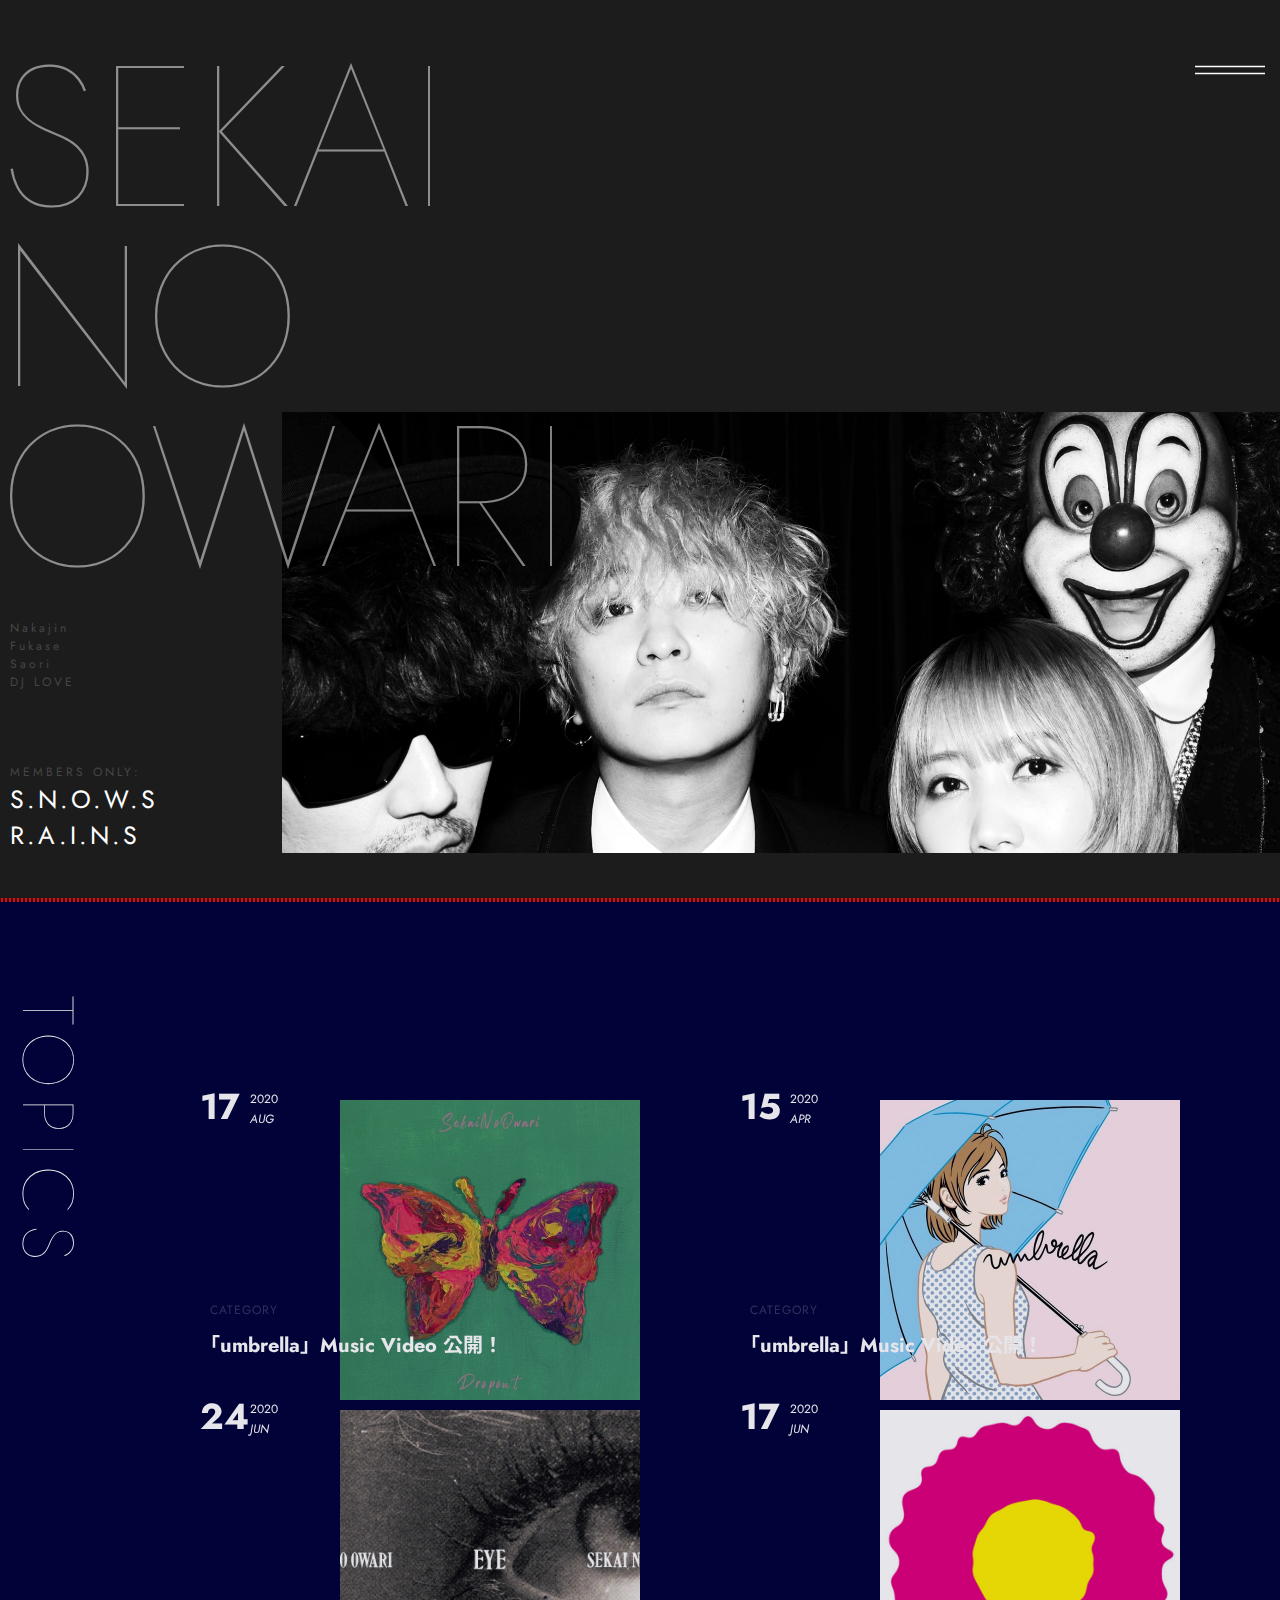
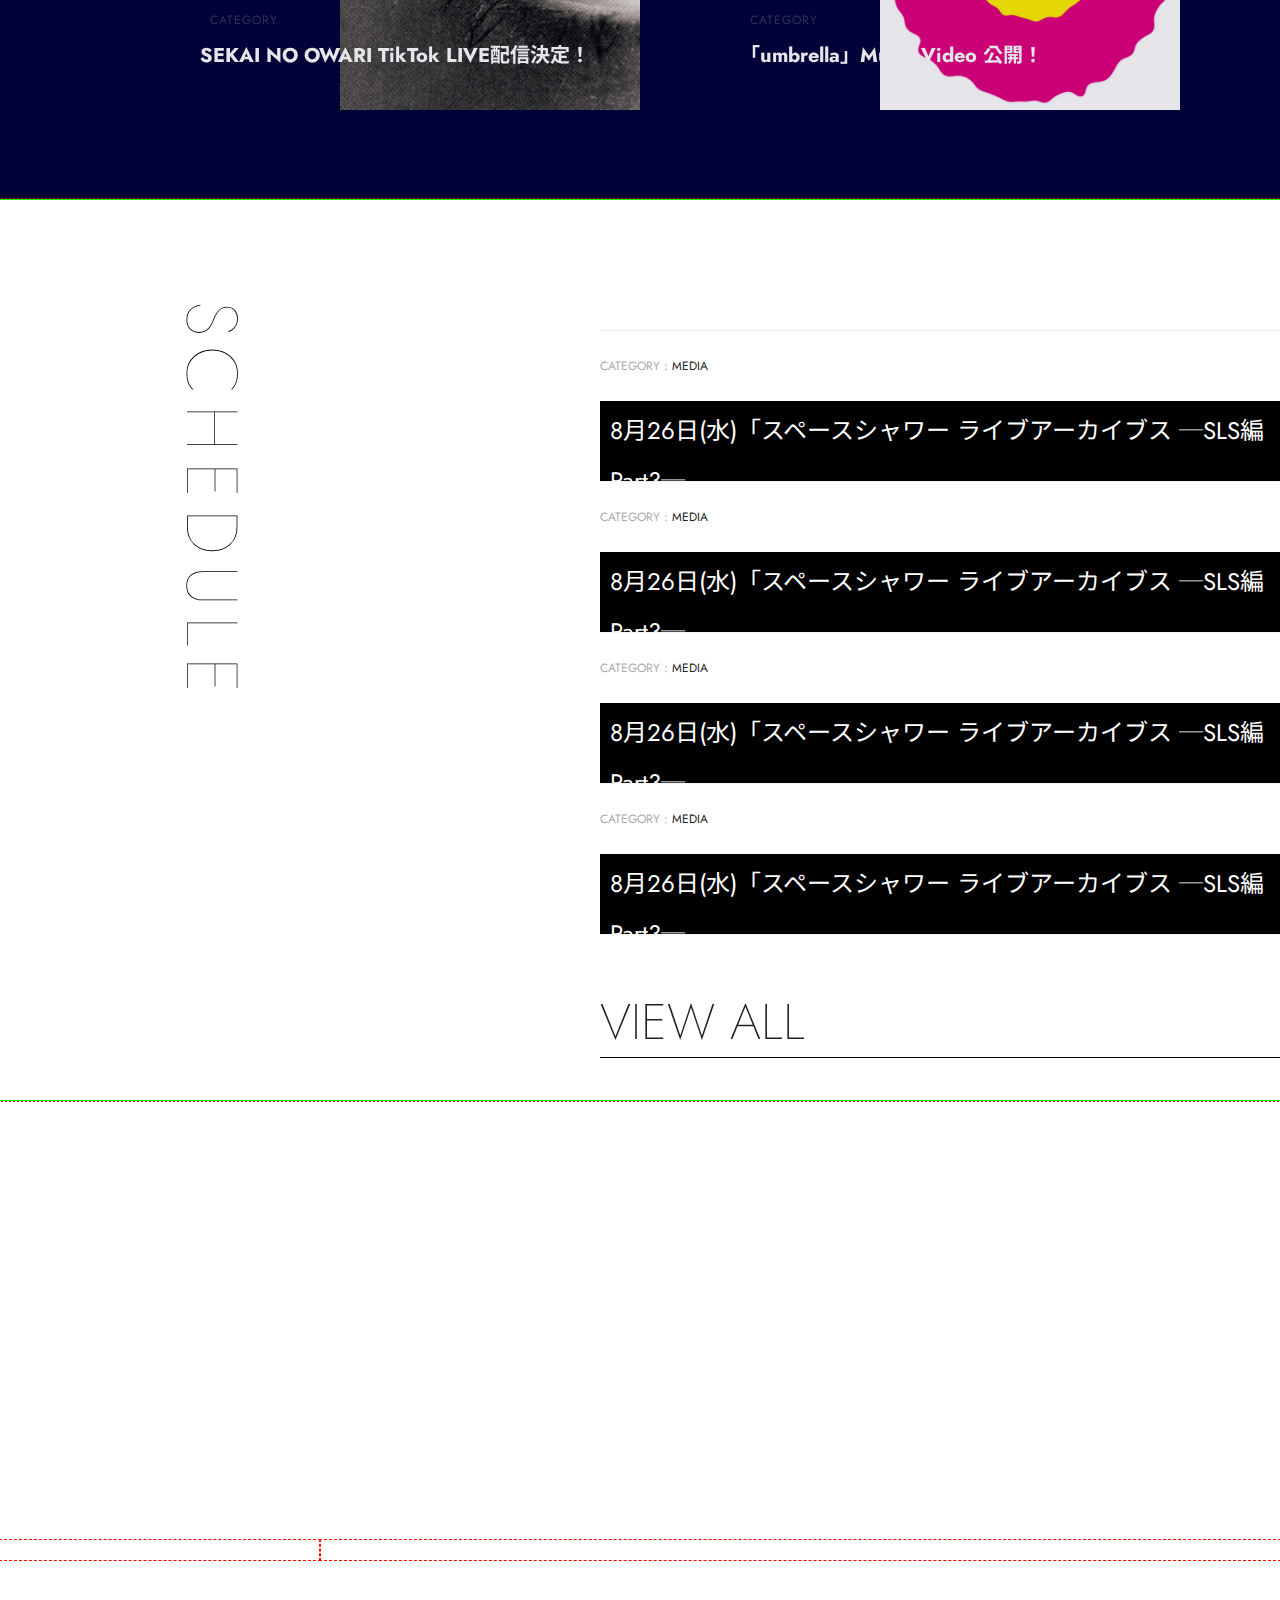
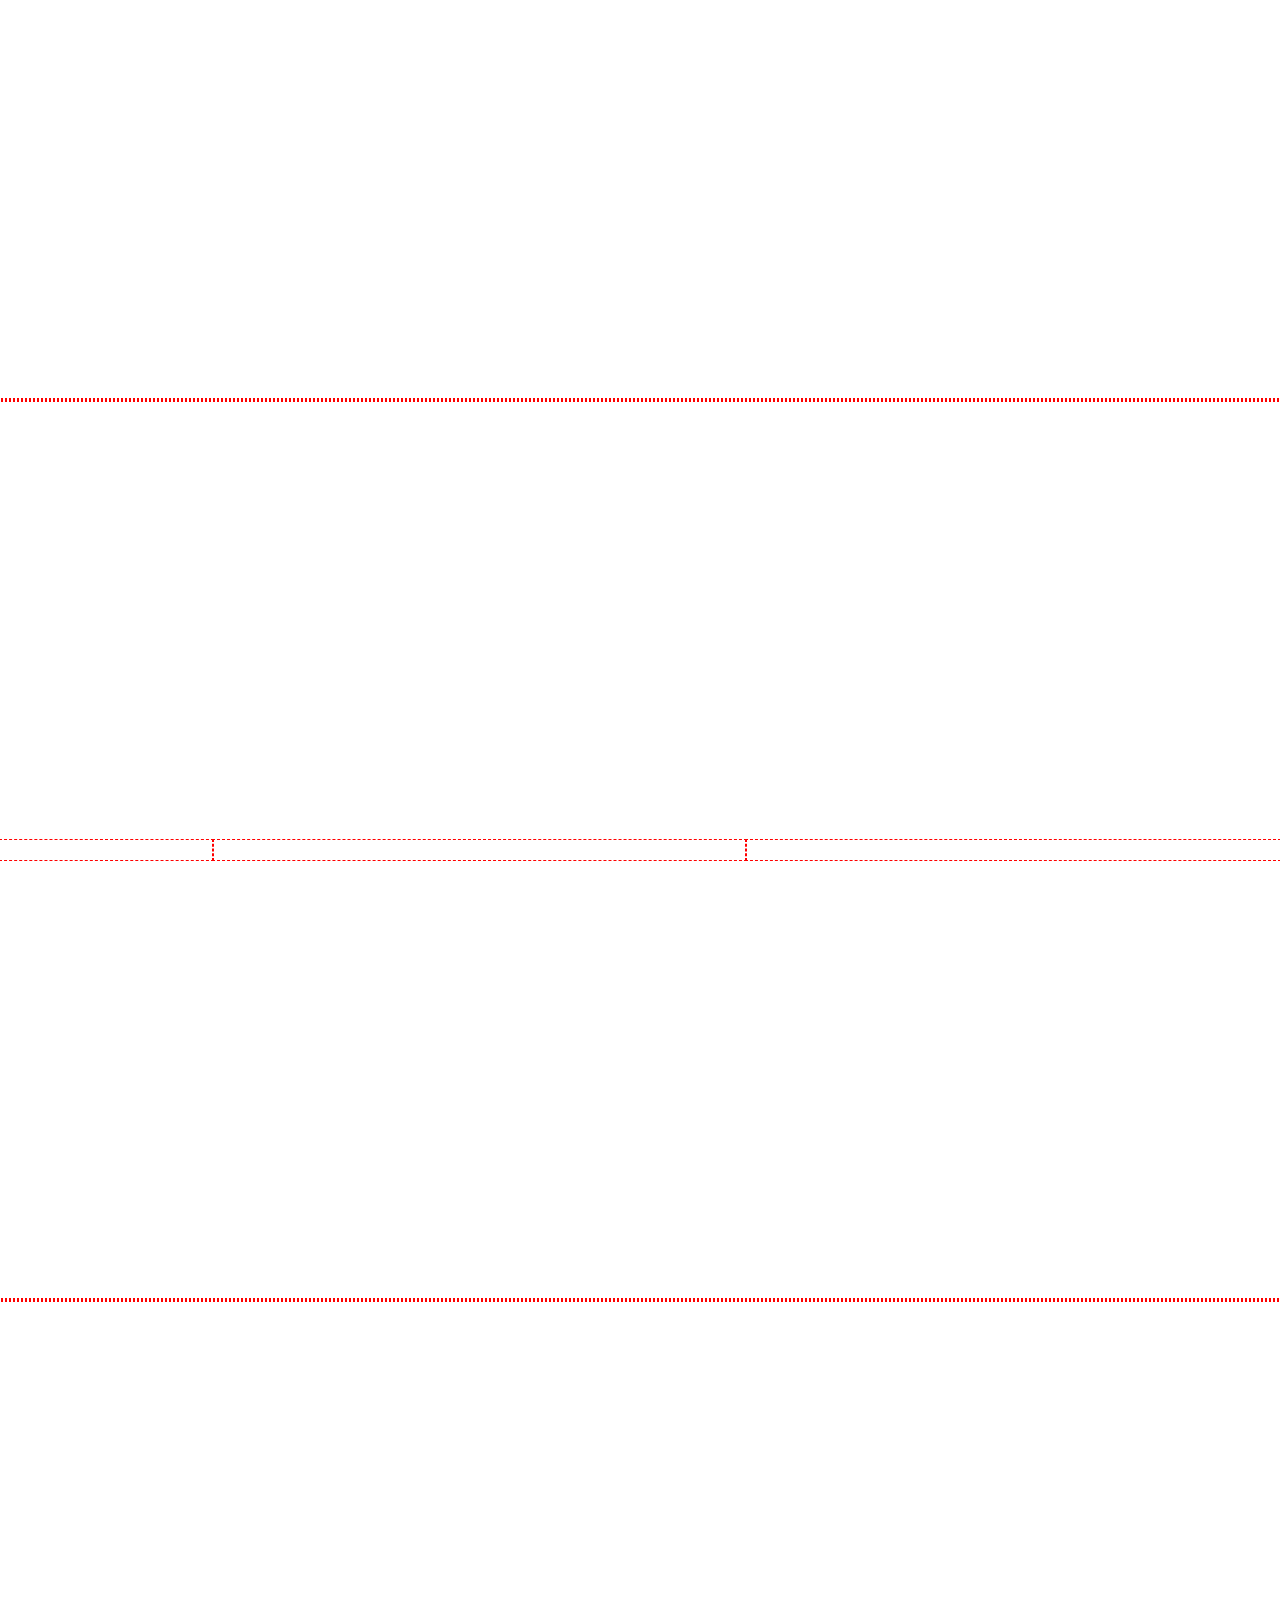
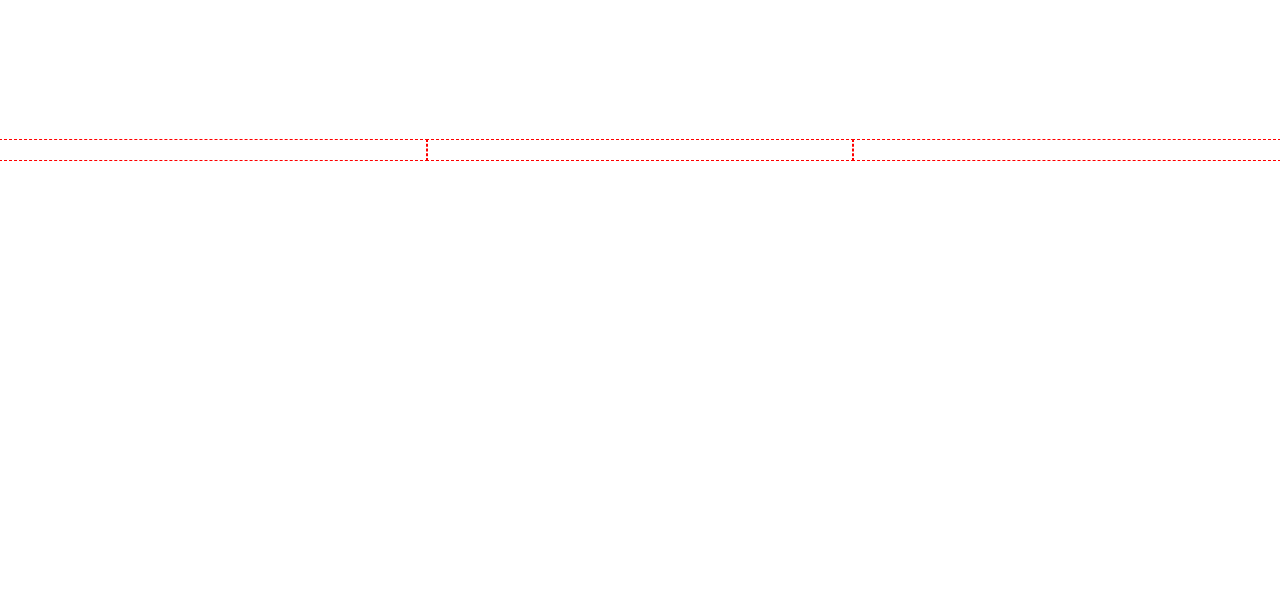
==== index.html @ 37310453 "Add files via upload" ====
<!DOCTYPE html>
<html lang="ko">

<head>
	<meta charset="UTF-8">
	<title>SEKAI NO OWARI</title>
	<meta name="viewport" content="width=device-width, initial-scale=1.0">
	<meta name="Title" content="sekai no owari">
	<meta name="Subject" content="sekai no owari">
	<meta name="Keywords" content="sekai no owari">
	<meta name="Copyright" content="copyright (c) Tokyo Fantasy all rights reserved. contact webmaster for more information webmaster@skow.co.jp">

	<link rel="stylesheet" href="css/main.css">
	<script src="js/jquery-3.5.1.js"></script>
	<script src="js/jquery-3.5.1.min.js"></script>
	<script src="js/jquery-ui-1.8.23.custom.min.js"></script>
	<script src="js/main.js"></script>
</head>

<body>

	<!-- 0. 상단 -->
	<div class="top">
		<header class="inbox" id="top">
			<div class="menu_toggle">
				<div class="hambuger">
					<span></span>
					<span></span>
				</div>
				<div class="cross">
					<span></span>
					<span></span>
				</div>
			</div>
		</header>
	</div>


	<!-- 1. 배너 영역 -->
	<div class="page banner">


		<section class="inbox" id="banner">

			<div class="banner_h1">
				<h1><a href="#">
						<pre>SEKAI
NO 
OWARI</pre></a></h1>
			</div>
			<div class="banner_h2">
				<pre>Nakajin
Fukase
Saori
DJ LOVE</pre>
			</div>
			<div class="banner_h3">
				MEMBERS ONLY:
				<ul>
					<li><a href="#">S.N.O.W.S</a></li>
					<li><a href="#">R.A.I.N.S</a></li>
				</ul>
			</div>
		</section>
	</div>

	<!-- 2. TOPICS -->
	<div class="page topics">
		<section class="inbox" id="topics">
			<div class="fbx">
				<div class="topics_title">
					<h2>TOPICS</h2>
				</div>
				<ul class="topics_list">
					<li>
						<a href="#" class="ta">
							<div class="date nof">
								<strong>17</strong>
								<p>2020</p>
								<i>AUG</i>
							</div>
							<div class="cg_sub nof">
								<div class="cg">
									<span>CATEGORY</span>
								</div>
								<h3 class="sub">「umbrella」Music Video 公開！</h3>
							</div>
							<p class="lazy_wrap nof">
								<img src="images/jacket/album_dropout.jpg" alt="">
							</p>
						</a>
					</li>
					<li><a href="#" class="ta">
							<div class="date nof">
								<strong>15</strong>
								<p>2020</p>
								<i>APR</i>
							</div>
							<div class="cg_sub nof">
								<div class="cg">
									<span>CATEGORY</span>
								</div>
								<h3 class="sub">「umbrella」Music Video 公開！</h3>
							</div>
							<p class="lazy_wrap nof">
								<img src="images/jacket/album_umbrella.jpg" alt="">
							</p>
						</a></li>
					<li><a href="#" class="ta">
							<div class="date nof">
								<strong>24</strong>
								<p>2020</p>
								<i>JUN</i>
							</div>
							<div class="cg_sub nof">
								<div class="cg">
									<span>CATEGORY</span>
								</div>
								<h3 class="sub">SEKAI NO OWARI TikTok LIVE配信決定！</h3>
							</div>
							<p class="lazy_wrap nof">
								<img src="images/jacket/album_eye.jpg" alt="">
							</p>
						</a></li>
					<li><a href="#" class="ta">
							<div class="date nof">
								<strong>17</strong>
								<p>2020</p>
								<i>JUN</i>
							</div>
							<div class="cg_sub nof">
								<div class="cg">
									<span>CATEGORY</span>
								</div>
								<h3 class="sub">「umbrella」Music Video 公開！</h3>
							</div>
							<p class="lazy_wrap nof">
								<img src="images/jacket/album_sandawq.jpg" alt="">
							</p>
						</a></li>
				</ul>
			</div>
		</section>
	</div>

	<!-- 3. SCHEDULE -->
	<div class="page schedule">
		<section class="inbox" id="schedule">
			<div class="fbx">
				<div class="topics_title sche">
					<h2>SCHEDULE</h2>
				</div>
				<div class="schedule_list">
					<ul class="schedule_list_detail">
						<li>
							<a href="#" class="scha">
								<div class="schatop">
									<p>CATEGORY :</p><span> MEDIA</span>
								</div>
								<div class="schabt"><b>8月26日(水)「スペースシャワー ライブアーカイブス ─SLS編 Part3─</b></div>
							</a>
						</li>
						<li>
							<a href="#" class="scha">
								<div class="schatop">
									<p>CATEGORY :</p><span> MEDIA</span>
								</div>
								<div class="schabt"><b>8月26日(水)「スペースシャワー ライブアーカイブス ─SLS編 Part3─</b></div>
							</a>
						</li>
						<li>
							<a href="#" class="scha">
								<div class="schatop">
									<p>CATEGORY :</p><span> MEDIA</span>
								</div>
								<div class="schabt"><b>8月26日(水)「スペースシャワー ライブアーカイブス ─SLS編 Part3─</b></div>
							</a>
						</li>
						<li>
							<a href="#" class="scha">
								<div class="schatop">
									<p>CATEGORY :</p><span> MEDIA</span>
								</div>
								<div class="schabt"><b>8月26日(水)「スペースシャワー ライブアーカイブス ─SLS編 Part3─</b></div>
							</a>
						</li>
					</ul>

					<a href="#" class="viewall">
						<span class="vwtxt">VIEW ALL</span>
					</a>

				</div>


			</div>
		</section>
	</div>

	<!-- 4. INFO -->

	<div class="page">
		<section class="inbox">
			<div class="fbx">
				<div class="col-3"></div>
				<div class="col-9"></div>
			</div>
		</section>
	</div>

	<!-- 5. VIDEO -->

	<div class="page">
		<section class="inbox">
			<div class="fbx">
				<div class="col-2"></div>
				<div class="col-5"></div>
				<div class="col-5"></div>
			</div>
		</section>
	</div>

	<!-- 6. FOOTER -->

	<div class="page">
		<section class="inbox">
			<div class="fbx">
				<div class="col-4"></div>
				<div class="col-4"></div>
				<div class="col-4"></div>
			</div>
		</section>
	</div>





	<ul class="grid">
		<li></li>
		<li></li>
		<li></li>
		<li></li>
		<li></li>
		<li></li>
		<li></li>
		<li></li>
		<li></li>
		<li></li>
		<li></li>
		<li></li>
	</ul>

</body>

</html>
---- css/main.css ----
@charset "utf-8";
/* MAIN.CSS */



@import url(gridSetFlex.css);
@import url(gridView.css);
@import url(reset.css);
@import url(core.css);


html,
body {
	margin: 0;
	padding: 0;
	width: 100%;
	height: 100%;


}

/* 그리드 재정의 */
.grid {

	width: 1762px;
	z-index: -1;

}


.page {

	width: 100%;
	height: 100%;
	outline: 2px dotted red;
}

.inbox {
	position: relative;
	top: 50%;
	/*세로크기의 중앙에 오도록 셋팅*/
	transform: translateY(-50%);
	width: 1440px;
	max-width: 100%;
	/*height: 100%;*/
	margin: 0 auto;

}

/* 토글버튼 */

.menu_toggle {

	position: absolute;
	right: 0;
	top: 50px;
	width: 100px;
	height: 40px;
	cursor: pointer;

}

.hambuger,
.cross {

	position: absolute;
	top: 50%;
	left: 50%;
	transform: translate(-50%, -50%);
}

.hambuger span {

	display: block;
	width: 70px;
	height: 2px;
	margin-bottom: 5px;
	overflow: hidden;
	position: relative;
}

.hambuger span:last-child {

	margin: 0;

}

.hambuger span:before,
.hambuger span:after {

	content: "";
	position: absolute;
	width: 100%;
	height: 100%;
	background-color: #fff;
	transform: translateX(-200%);
	transition: transform ease 500ms;
}

.hambuger span:after {

	transform: translateX(0);
}

.hambuger span:last-child::before,
.hambuger span:last-child::after {

	transition-delay: 75ms;
}

.menu_toggle:hover .hambuger span::before {

	transform: translateX(0);
}

.menu_toggle:hover .hambuger span:after {
	transform: translateX(200%);
}

.menu_toggle.active .hambuger span:before {
	transform: translateX(100%);
}

.menu_toggle.active .hambuger span:after {
	transform: translateX(200%);
}

.cross span {
	display: block;
	width: 18px;
	height: 2px;
	background-color: #fff;
	transform: translateY(50%) rotate(45deg) scaleX(0);
	transition: transform ease 200ms;
}

.cross span:last-child {
	transform: translateY(-50%) rotate(-45deg) scaleX(0);
}

.menu_toggle.active .cross span {
	transition-delay: 450ms;
	transform: translateY(50%) rotate(45deg) scaleX(1);
}

.menu_toggle.active .cross span:last-child {
	transform: translateY(-50%) rotate(-45deg) scaleX(1);
}

/*////////// 1. 배너영역  /////////////*/


.banner {

	background-color: #1c1c1c;

}

#banner {

	background: url(../images/main_profile.jpg) no-repeat 110% 300%;
	background-size: 80%;
}

.banner_h1 {

	margin-top: -200px;
	width: 30%;
}



.banner_h1 pre {

	height: 300px;
	color: #fff;
	font-size: 200px;
	font-family: 'Jost', sans-serif;
	font-weight: 100;
	line-height: 180px;
	transition: color .1s ease-in-out;

}

.banner_h1 pre:hover {

	color: rgba(255, 255, 255, .5);
	transition: color .1s cubic-bezier(.1, .7, .6, .1);
}

.banner_h2 {

	padding: 60px 10px;

}

.banner_h2 pre {

	font-family: 'Jost', sans-serif;
}

.banner_h3 {

	padding: 0px 10px;

}

.banner_h2,
.banner_h3 {

	color: #464646;
	letter-spacing: 3px;
	font-weight: 400;
}

.banner_h3 a {

	color: #fff;
	font-size: 25px;

}

.banner_h3 a:hover {

	color: rgba(255, 255, 255, .5);
	transition: color .1s cubic-bezier(.1, .7, .6, .1);

}




/* topics */

.topics {

	background-color: #000238;
	color: #e9e9e9;

}

#topics {


	top: 20%;
	transform: translate(0%);

}

.topics_title h2 {


	position: absolute;
	left: -90px;
	font-size: 72px;
	transform: rotate(90deg);
	font-family: 'Jost', sans-serif;
	font-weight: 100;
	letter-spacing: 10px;
	text-align: bottom;
}

.topics_list {

	margin-left: 200px;
	display: flex;
	flex-wrap: wrap;
	width: 1230px;
	height: 620px;

}

.topics_list li {

	width: 50%;
	position: relative;

}


.ta {

	width: 100%;
	color: #fff;
	opacity: .9;
	display: flex;

}

.topics_list .date {

	position: absolute;
	top: 0;
	left: 0;


}

.topics_list .date strong {

	font-size: 2.25rem;

}


.topics_list .date p {

	position: absolute;
	top: 10px;
	left: 50px;

}

.topics_list .date i {

	position: absolute;
	top: 30px;
	left: 50px;

}

.cg_sub {

	position: absolute;
	bottom: 0px;
	left: 0;
	z-index: 1;
	width: 86%;
	margin-bottom: 30px;


}

.cg_sub .cg span {

	display: inline-block;
	letter-spacing: 1px;
	margin-bottom: 10px;
	margin-left: 10px;
	opacity: .2;

}

.cg_sub h3 {

	font-size: 20px;

}

.lazy_wrap {

	position: absolute;
	width: 500px;
	height: 300px;
	right: 0;
	bottom: 0;
	top: 20px;
	background-color: rgba(255, 255, 255, 0);
	display: flex;
	justify-content: center;
	opacity: 1;
	transition: background .7s ease-out;
	overflow: hidden;
}

.lazy_wrap img {

	width: 300px;
	height: 300px;
	z-index: 2px;
	transform: scale(1);
	transition: all .5s ease-out;

}

.lazy_wrap:hover {

	background-color: rgba(255, 255, 255, .3);
}

.lazy_wrap:hover img {

	transform: scale(1.15);
}


/* 3. SCHEDULE */

#schedule {
	position: relative;
	width: 1762px;
	max-width: 100%;
	height: 100%;
	margin: 0 auto;
	background: #fff;
	outline: 1px solid lime;
}

.topics_title.sche h2 {

	color: #000;
	left: 10px;
	top: 250px;
}

.schedule_list {

	width: 55%;
	position: absolute;

	top: 130px;
	left: 600px;
}

.schedule_list_detail li {

	width: 100%;
	height: 150px;
	border-top-style: solid;
	border-top-width: 1px;
	border-top-color: rgba(195, 195, 195, .2);
	line-height: 50px;
	overflow: hidden;

}

.schedule_list_detail li:last-child {


	border-bottom-style: solid;
	border-bottom-width: 1px;
	border-bottom-color: rgba(195, 195, 195, .2);
}

.scha p {
	display: inline-block;
	color: #aaaaaa;
}

.schatop {

	padding: 10px 0;
}

.schabt {

	position: relative;
	color: #fff;
	font-size: 24px;
	padding: 5px 10px;

}

.schabt b {

	font-weight: 400;
	color: #fff;
	position: relative;
	z-index: 2;
	display: inline
}

.schabt::before,
.schabt::after {

	content: '';
	position: absolute;
	top: 0;
	left: 0;
	width: 100%;
	height: 100%;
	background: #000;
	z-index: 0;

}

.schabt::after {

	z-index: 1;
	background: #e8e8e8;
	transform: translate3d(-101%, 0, 0)
}

.schabt:hover b {
	animation-name: t-anim;
	animation-duration: 1.4s;
	animation-timing-function: ease;
	animation-iteration-count: 1;
	animation-direction: normal;
	animation-fill-mode: forwards
}

.schabt:hover::after {
	animation-name: gray-anim;
	animation-duration: 1.4s;
	animation-timing-function: ease;
	animation-iteration-count: 1;
	animation-direction: normal;
	animation-fill-mode: forwards
}


@keyframes gray-anim {
	0% {
		transform: translate3d(-101%, 0, 0)
	}

	100% {
		transform: translate3d(100%, 0, 0)
	}
}

@keyframes t-anim {
	0% {
		color: #fff
	}

	40% {
		color: #000
	}

	100% {
		color: #fff
	}
}


.viewall {

	position: relative;
	display: block;
	margin-top: 50px;
	font-weight: 200;
	font-size: 50px;
	z-index: 2;
	overflow: hidden;
}


.viewall::before,
.viewall::after {

	content: '';
	position: absolute;
	bottom: 0;
	left: 0;
	width: 100%;
	height: 1px;
	background: #000;
	z-index: 0;

}

.viewall::after {

	z-index: 1;
	background: #f7f3f3;
	transform: translate3d(-101%, 0, 0)
}

.viewall:hover::after {
	animation-name: gray-anim;
	animation-duration: 1.4s;
	animation-timing-function: ease;
	animation-iteration-count: 1;
	animation-direction: normal;
	animation-fill-mode: forwards
}


@keyframes gray-anim {
	0% {
		transform: translate3d(-101%, 0, 0)
	}

	100% {
		transform: translate3d(100%, 0, 0)
	}
}

.vwtxt {
	
	display: block;
	transition:all .5s ease-out;
	
}


.viewall:hover .vwtxt {
	
	transform: translateX(50px);
}
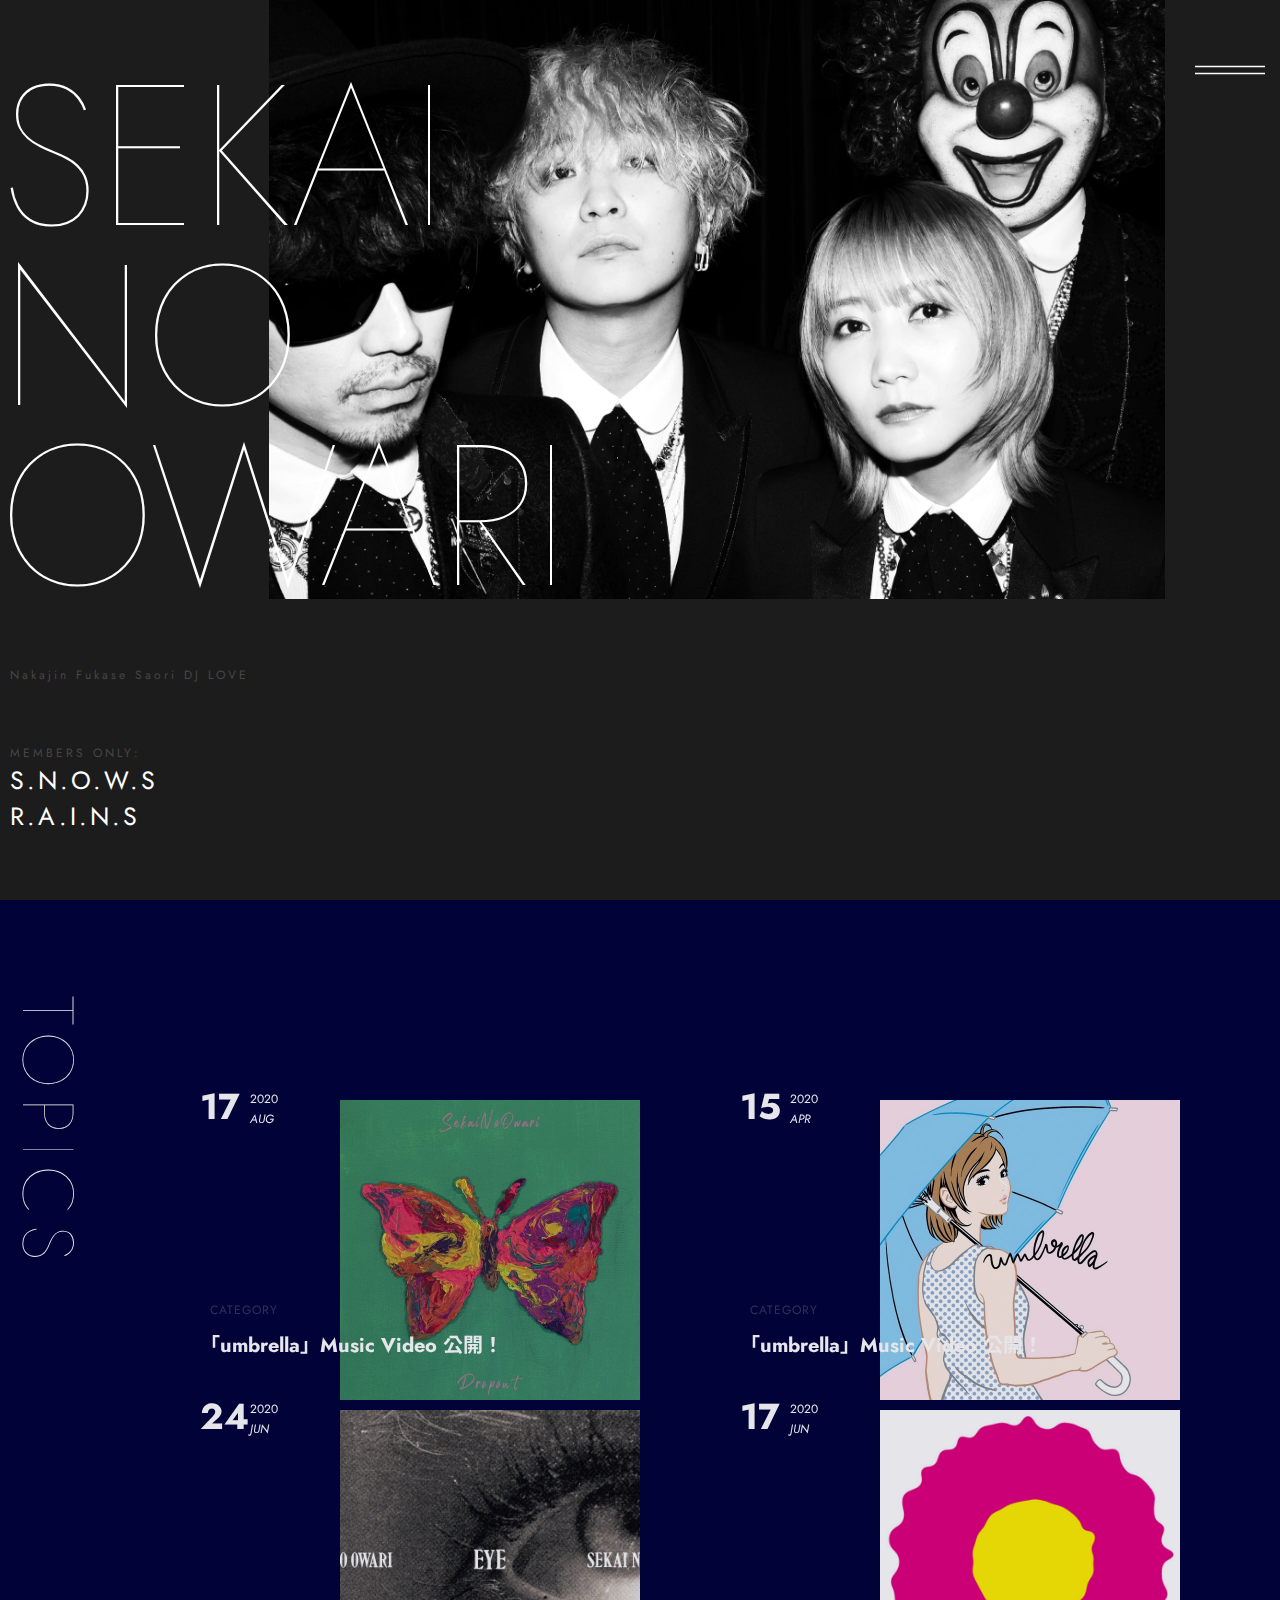
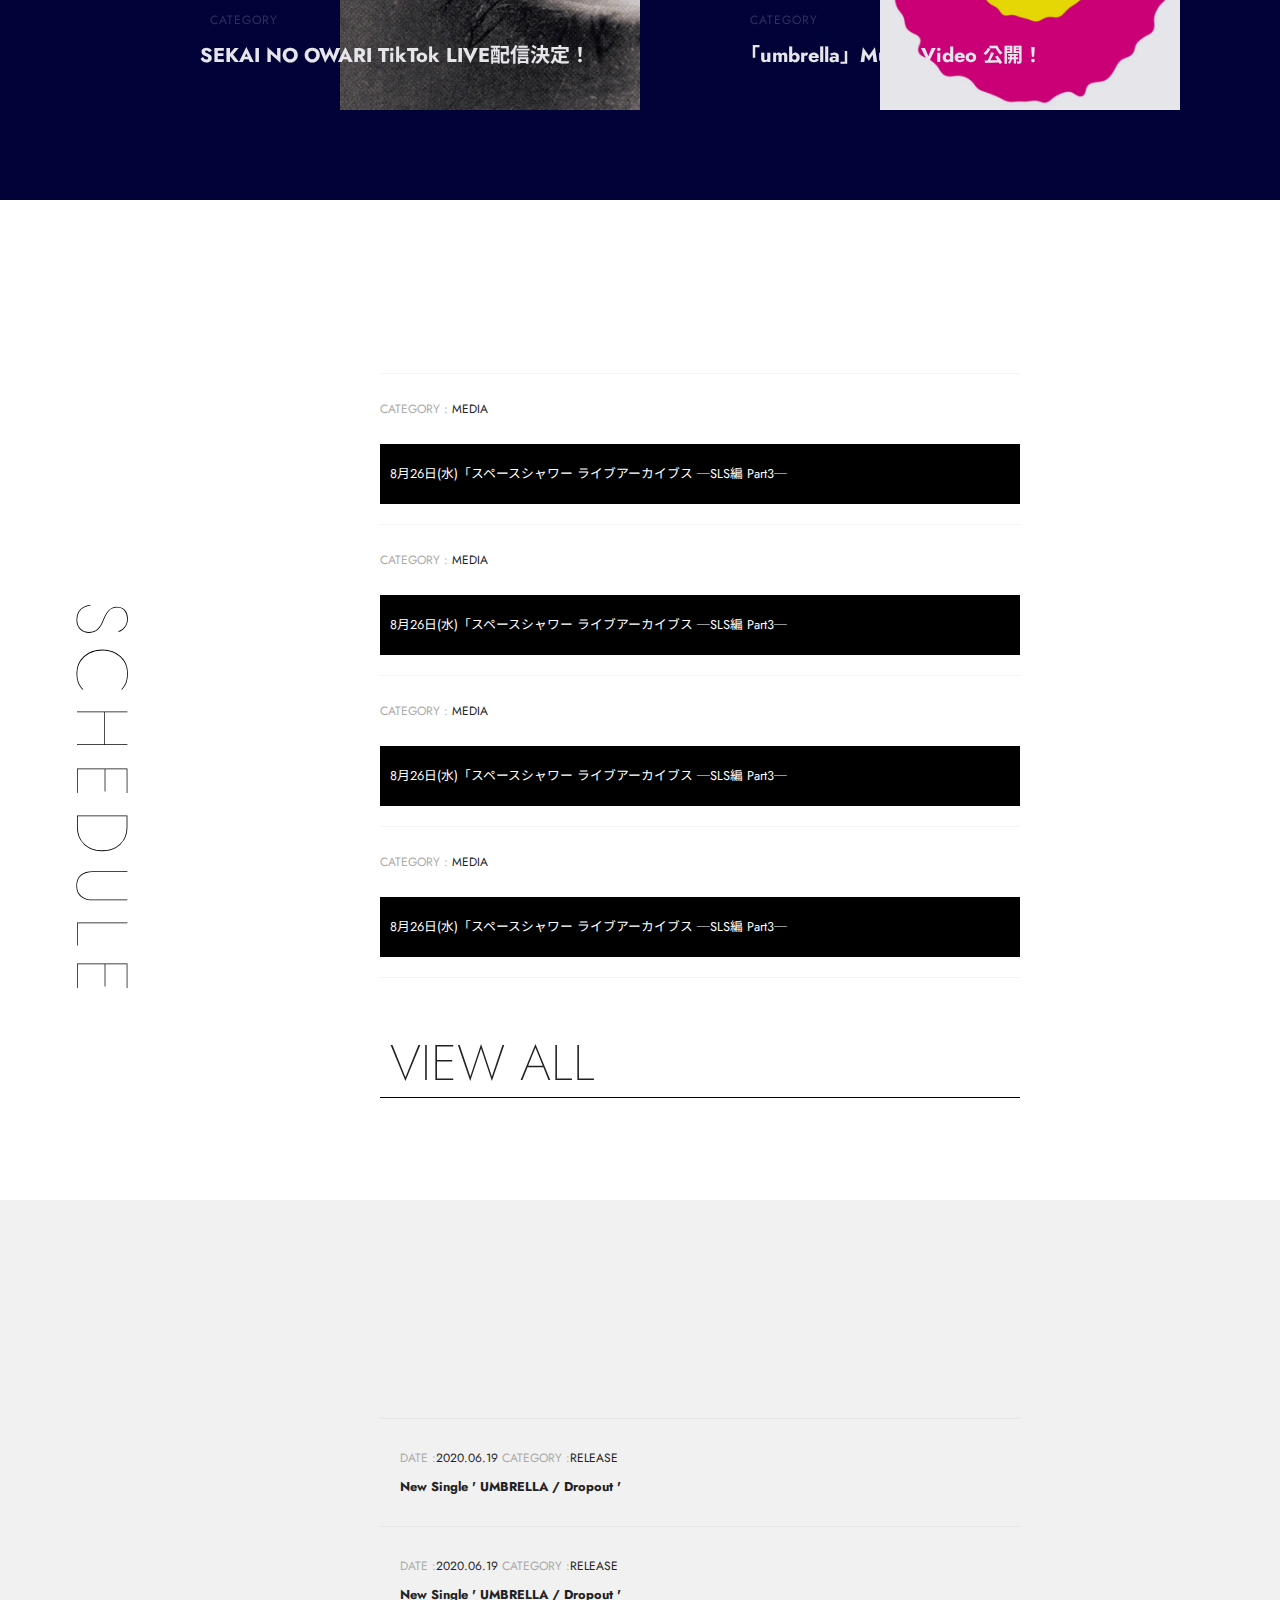
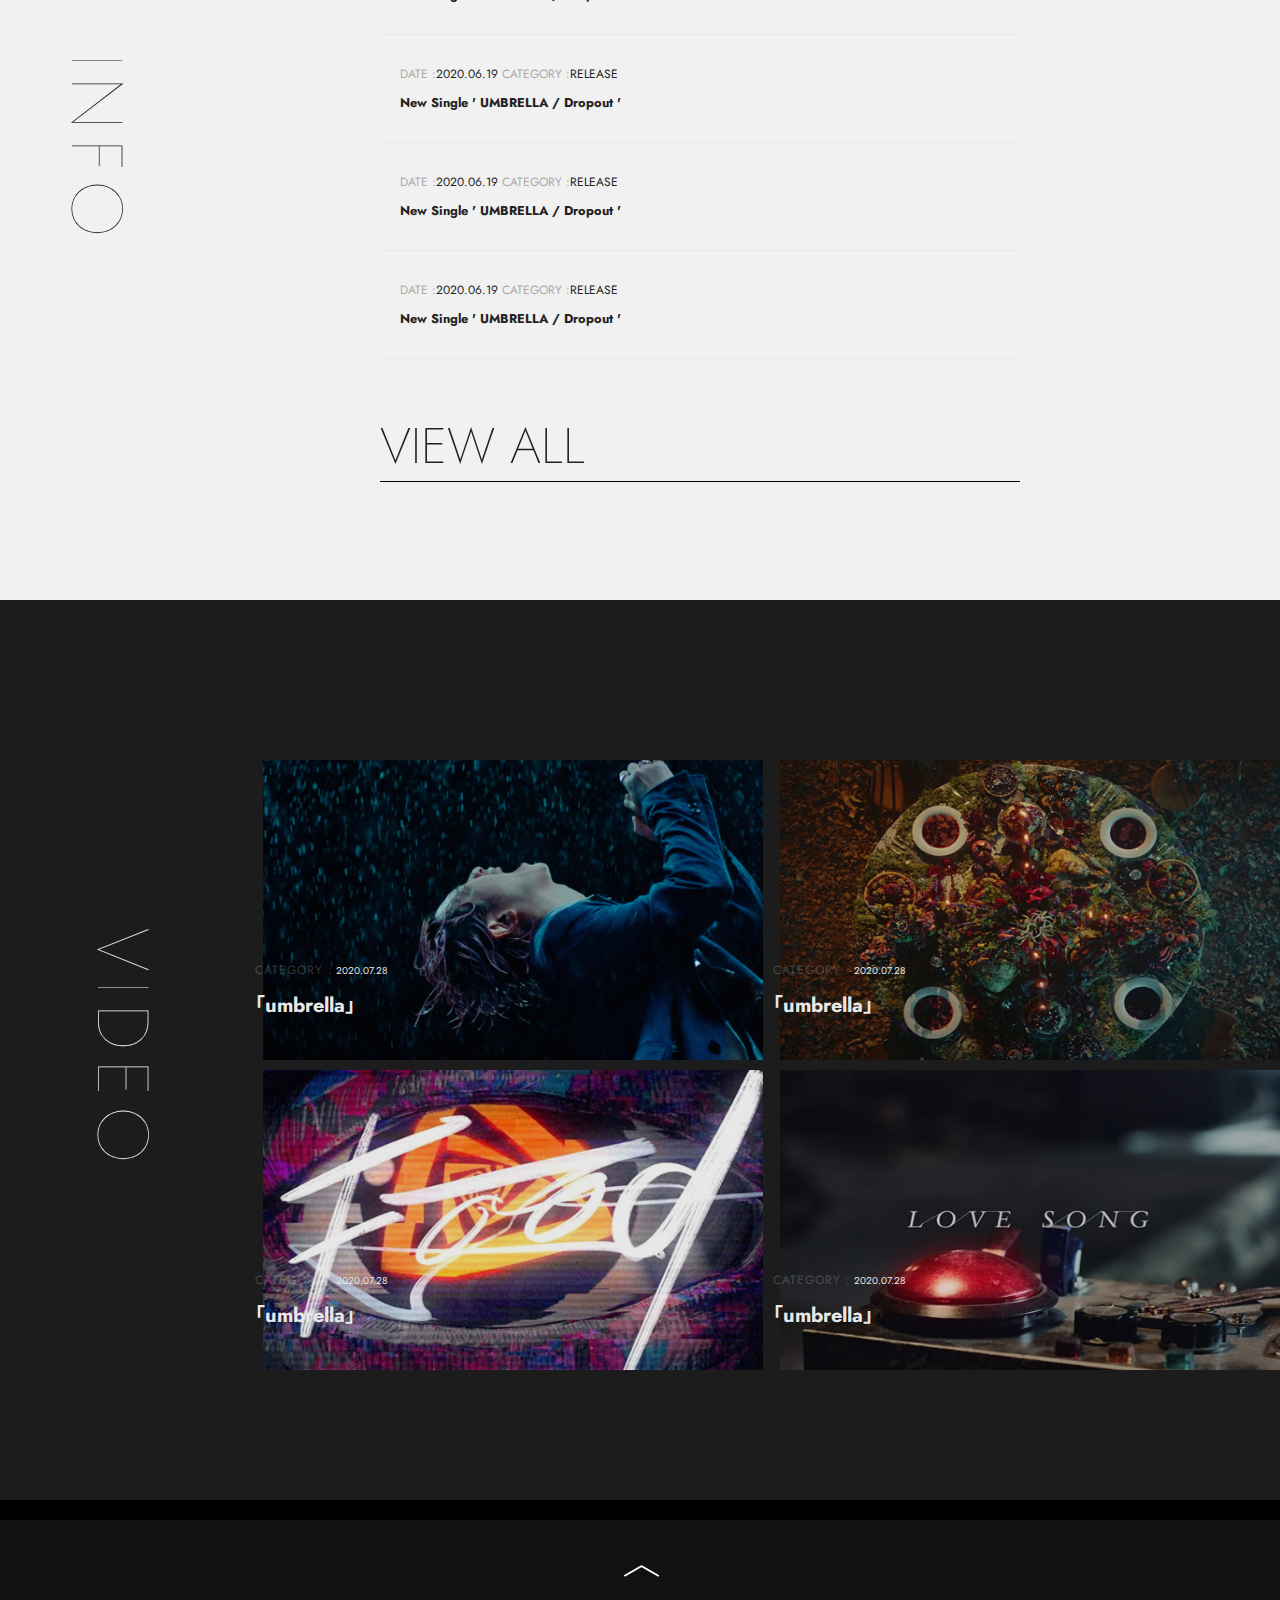
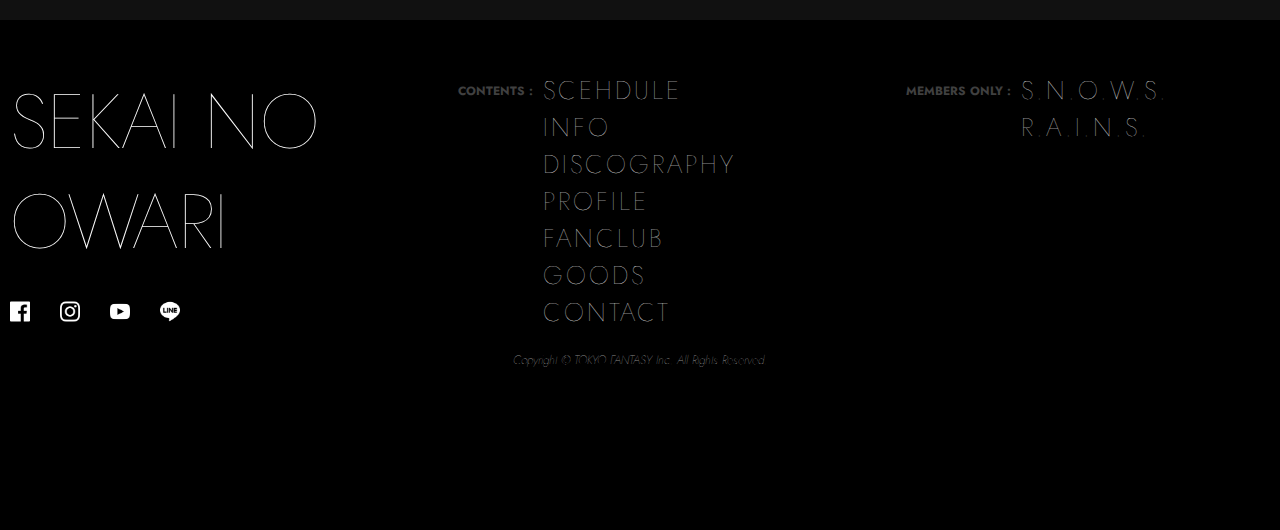
==== commit b091502c: "202010060150" ====
--- a/index.html
+++ b/index.html
@@ -2,255 +2,481 @@
 <html lang="ko">
 
 <head>
-	<meta charset="UTF-8">
-	<title>SEKAI NO OWARI</title>
-	<meta name="viewport" content="width=device-width, initial-scale=1.0">
-	<meta name="Title" content="sekai no owari">
-	<meta name="Subject" content="sekai no owari">
-	<meta name="Keywords" content="sekai no owari">
-	<meta name="Copyright" content="copyright (c) Tokyo Fantasy all rights reserved. contact webmaster for more information webmaster@skow.co.jp">
-
-	<link rel="stylesheet" href="css/main.css">
-	<script src="js/jquery-3.5.1.js"></script>
-	<script src="js/jquery-3.5.1.min.js"></script>
-	<script src="js/jquery-ui-1.8.23.custom.min.js"></script>
-	<script src="js/main.js"></script>
+    <meta charset="UTF-8">
+    <title>SEKAI NO OWARI</title>
+    <meta name="viewport" content="width=device-width, initial-scale=1.0">
+    <meta name="Title" content="sekai no owari">
+    <meta name="Subject" content="sekai no owari">
+    <meta name="Keywords" content="sekai no owari">
+    <meta name="Copyright" content="copyright (c) Tokyo Fantasy all rights reserved. contact webmaster for more information webmaster@skow.co.jp">
+
+    <link rel="stylesheet" href="css/main.css">
+    <link rel="stylesheet" href="css/media.css">
+    <script src="js/jquery-3.5.1.min.js"></script>
+    <script src="js/jquery-ui-1.8.23.custom.min.js"></script>
+    <script src="js/jquery.scrollTo-1.4.2-min.js"></script>
+    <script src="js/jquery.parallax-1.1.3.js"></script>
+
+    <script src="js/main.js"></script>
 </head>
 
 <body>
 
-	<!-- 0. 상단 -->
-	<div class="top">
-		<header class="inbox" id="top">
-			<div class="menu_toggle">
-				<div class="hambuger">
-					<span></span>
-					<span></span>
-				</div>
-				<div class="cross">
-					<span></span>
-					<span></span>
-				</div>
-			</div>
-		</header>
-	</div>
-
-
-	<!-- 1. 배너 영역 -->
-	<div class="page banner">
-
-
-		<section class="inbox" id="banner">
-
-			<div class="banner_h1">
-				<h1><a href="#">
-						<pre>SEKAI
-NO 
-OWARI</pre></a></h1>
-			</div>
-			<div class="banner_h2">
-				<pre>Nakajin
-Fukase
-Saori
-DJ LOVE</pre>
-			</div>
-			<div class="banner_h3">
-				MEMBERS ONLY:
-				<ul>
-					<li><a href="#">S.N.O.W.S</a></li>
-					<li><a href="#">R.A.I.N.S</a></li>
-				</ul>
-			</div>
-		</section>
-	</div>
-
-	<!-- 2. TOPICS -->
-	<div class="page topics">
-		<section class="inbox" id="topics">
-			<div class="fbx">
-				<div class="topics_title">
-					<h2>TOPICS</h2>
-				</div>
-				<ul class="topics_list">
-					<li>
-						<a href="#" class="ta">
-							<div class="date nof">
-								<strong>17</strong>
-								<p>2020</p>
-								<i>AUG</i>
-							</div>
-							<div class="cg_sub nof">
-								<div class="cg">
-									<span>CATEGORY</span>
-								</div>
-								<h3 class="sub">「umbrella」Music Video 公開！</h3>
-							</div>
-							<p class="lazy_wrap nof">
-								<img src="images/jacket/album_dropout.jpg" alt="">
-							</p>
-						</a>
-					</li>
-					<li><a href="#" class="ta">
-							<div class="date nof">
-								<strong>15</strong>
-								<p>2020</p>
-								<i>APR</i>
-							</div>
-							<div class="cg_sub nof">
-								<div class="cg">
-									<span>CATEGORY</span>
-								</div>
-								<h3 class="sub">「umbrella」Music Video 公開！</h3>
-							</div>
-							<p class="lazy_wrap nof">
-								<img src="images/jacket/album_umbrella.jpg" alt="">
-							</p>
-						</a></li>
-					<li><a href="#" class="ta">
-							<div class="date nof">
-								<strong>24</strong>
-								<p>2020</p>
-								<i>JUN</i>
-							</div>
-							<div class="cg_sub nof">
-								<div class="cg">
-									<span>CATEGORY</span>
-								</div>
-								<h3 class="sub">SEKAI NO OWARI TikTok LIVE配信決定！</h3>
-							</div>
-							<p class="lazy_wrap nof">
-								<img src="images/jacket/album_eye.jpg" alt="">
-							</p>
-						</a></li>
-					<li><a href="#" class="ta">
-							<div class="date nof">
-								<strong>17</strong>
-								<p>2020</p>
-								<i>JUN</i>
-							</div>
-							<div class="cg_sub nof">
-								<div class="cg">
-									<span>CATEGORY</span>
-								</div>
-								<h3 class="sub">「umbrella」Music Video 公開！</h3>
-							</div>
-							<p class="lazy_wrap nof">
-								<img src="images/jacket/album_sandawq.jpg" alt="">
-							</p>
-						</a></li>
-				</ul>
-			</div>
-		</section>
-	</div>
-
-	<!-- 3. SCHEDULE -->
-	<div class="page schedule">
-		<section class="inbox" id="schedule">
-			<div class="fbx">
-				<div class="topics_title sche">
-					<h2>SCHEDULE</h2>
-				</div>
-				<div class="schedule_list">
-					<ul class="schedule_list_detail">
-						<li>
-							<a href="#" class="scha">
-								<div class="schatop">
-									<p>CATEGORY :</p><span> MEDIA</span>
-								</div>
-								<div class="schabt"><b>8月26日(水)「スペースシャワー ライブアーカイブス ─SLS編 Part3─</b></div>
-							</a>
-						</li>
-						<li>
-							<a href="#" class="scha">
-								<div class="schatop">
-									<p>CATEGORY :</p><span> MEDIA</span>
-								</div>
-								<div class="schabt"><b>8月26日(水)「スペースシャワー ライブアーカイブス ─SLS編 Part3─</b></div>
-							</a>
-						</li>
-						<li>
-							<a href="#" class="scha">
-								<div class="schatop">
-									<p>CATEGORY :</p><span> MEDIA</span>
-								</div>
-								<div class="schabt"><b>8月26日(水)「スペースシャワー ライブアーカイブス ─SLS編 Part3─</b></div>
-							</a>
-						</li>
-						<li>
-							<a href="#" class="scha">
-								<div class="schatop">
-									<p>CATEGORY :</p><span> MEDIA</span>
-								</div>
-								<div class="schabt"><b>8月26日(水)「スペースシャワー ライブアーカイブス ─SLS編 Part3─</b></div>
-							</a>
-						</li>
-					</ul>
-
-					<a href="#" class="viewall">
-						<span class="vwtxt">VIEW ALL</span>
-					</a>
-
-				</div>
-
-
-			</div>
-		</section>
-	</div>
-
-	<!-- 4. INFO -->
-
-	<div class="page">
-		<section class="inbox">
-			<div class="fbx">
-				<div class="col-3"></div>
-				<div class="col-9"></div>
-			</div>
-		</section>
-	</div>
-
-	<!-- 5. VIDEO -->
-
-	<div class="page">
-		<section class="inbox">
-			<div class="fbx">
-				<div class="col-2"></div>
-				<div class="col-5"></div>
-				<div class="col-5"></div>
-			</div>
-		</section>
-	</div>
-
-	<!-- 6. FOOTER -->
-
-	<div class="page">
-		<section class="inbox">
-			<div class="fbx">
-				<div class="col-4"></div>
-				<div class="col-4"></div>
-				<div class="col-4"></div>
-			</div>
-		</section>
-	</div>
-
-
-
-
-
-	<ul class="grid">
-		<li></li>
-		<li></li>
-		<li></li>
-		<li></li>
-		<li></li>
-		<li></li>
-		<li></li>
-		<li></li>
-		<li></li>
-		<li></li>
-		<li></li>
-		<li></li>
-	</ul>
-
-</body>
-
-</html>
+
+    <!-- 0. 상단 -->
+    <div class="top">
+        <header class="inbox" id="top">
+            <div class="menu_toggle">
+                <div class="hambuger">
+                    <span></span>
+                    <span></span>
+                </div>
+                <div class="cross">
+                    <span></span>
+                    <span></span>
+                </div>
+            </div>
+
+        </header>
+        <div class="gnbarea">
+            <div class="banner_h1 gnbtit">
+                <h1><a href="#">
+                        SEKAI
+                        NO
+                        OWARI
+                    </a></h1>
+            </div>
+            <div class="gnbclose">
+                <span></span>
+                <span></span>
+            </div>
+            <div class="fc gnb">
+                    <h3>CONTENTS : </h3>
+                    <ul>
+                        <li>
+                            <a href="#">SCEHDULE</a>
+                        </li>
+                        <li>
+                            <a onclick="location.href='info.html'">INFO</a>
+                        </li>
+                        <li>
+                            <a href="#">DISCOGRAPHY</a>
+                        </li>
+                        <li>
+                            <a href="#">PROFILE</a>
+                        </li>
+                        <li>
+                            <a href="#">FANCLUB</a>
+                        </li>
+                        <li>
+                            <a href="#">GOODS</a>
+                        </li>
+                        <li>
+                            <a href="#">CONTACT</a>
+                        </li>
+                    </ul>
+                </div>
+        </div>
+    </div>
+
+    <!-- 0-1. gnb -->
+
+
+
+
+
+    <!-- 1. 배너 영역 -->
+    <div class="page banner">
+
+
+        <section class="inbox" id="banner">
+
+            <div class="banner_h1">
+                <h1><a href="#">
+                        SEKAI
+                        NO
+                        OWARI
+                    </a></h1>
+            </div>
+            <div class="banner_h2">
+                Nakajin Fukase
+                Saori
+                DJ LOVE
+            </div>
+            <div class="banner_h3">
+                MEMBERS ONLY:
+                <ul>
+                    <li><a href="#">S.N.O.W.S</a></li>
+                    <li><a href="#">R.A.I.N.S</a></li>
+                </ul>
+            </div>
+        </section>
+    </div>
+
+    <!-- 2. TOPICS -->
+    <div class="page topics">
+        <section class="inbox" id="topics">
+            <div class="fbx">
+                <div class="topics_title">
+                    <h2>TOPICS</h2>
+                </div>
+                <ul class="topics_list">
+                    <li>
+                        <a href="#" class="ta">
+                            <div class="date nof">
+                                <strong>17</strong>
+                                <p>2020</p>
+                                <i>AUG</i>
+                            </div>
+                            <div class="cg_sub nof">
+                                <div class="cg">
+                                    <span>CATEGORY</span>
+                                </div>
+                                <h3 class="sub">「umbrella」Music Video 公開！</h3>
+                            </div>
+                            <p class="lazy_wrap nof">
+                                <img src="images/jacket/album_dropout.jpg" alt="">
+                            </p>
+                        </a>
+                    </li>
+                    <li><a href="#" class="ta">
+                            <div class="date nof">
+                                <strong>15</strong>
+                                <p>2020</p>
+                                <i>APR</i>
+                            </div>
+                            <div class="cg_sub nof">
+                                <div class="cg">
+                                    <span>CATEGORY</span>
+                                </div>
+                                <h3 class="sub">「umbrella」Music Video 公開！</h3>
+                            </div>
+                            <p class="lazy_wrap nof">
+                                <img src="images/jacket/album_umbrella.jpg" alt="">
+                            </p>
+                        </a></li>
+                    <li><a href="#" class="ta">
+                            <div class="date nof">
+                                <strong>24</strong>
+                                <p>2020</p>
+                                <i>JUN</i>
+                            </div>
+                            <div class="cg_sub nof">
+                                <div class="cg">
+                                    <span>CATEGORY</span>
+                                </div>
+                                <h3 class="sub">SEKAI NO OWARI TikTok LIVE配信決定！</h3>
+                            </div>
+                            <p class="lazy_wrap nof">
+                                <img src="images/jacket/album_eye.jpg" alt="">
+                            </p>
+                        </a></li>
+                    <li><a href="#" class="ta">
+                            <div class="date nof">
+                                <strong>17</strong>
+                                <p>2020</p>
+                                <i>JUN</i>
+                            </div>
+                            <div class="cg_sub nof">
+                                <div class="cg">
+                                    <span>CATEGORY</span>
+                                </div>
+                                <h3 class="sub">「umbrella」Music Video 公開！</h3>
+                            </div>
+                            <p class="lazy_wrap nof">
+                                <img src="images/jacket/album_sandawq.jpg" alt="">
+                            </p>
+                        </a></li>
+                </ul>
+            </div>
+        </section>
+    </div>
+
+    <!-- 3. SCHEDULE -->
+    <div class="page" id="schedule">
+        <section class="inbox schedule">
+
+            <div class="schedule_title">
+                <h2>SCHEDULE</h2>
+            </div>
+            <div class="schedule_list">
+                <ul class="schedule_list_detail">
+                    <li>
+                        <a href="#" class="scha">
+                            <div class="schatop">
+                                <p>CATEGORY :</p><span> MEDIA</span>
+                            </div>
+                            <div class="schabt"><b>8月26日(水)「スペースシャワー ライブアーカイブス ─SLS編 Part3─</b></div>
+                        </a>
+                    </li>
+                    <li>
+                        <a href="#" class="scha">
+                            <div class="schatop">
+                                <p>CATEGORY :</p><span> MEDIA</span>
+                            </div>
+                            <div class="schabt"><b>8月26日(水)「スペースシャワー ライブアーカイブス ─SLS編 Part3─</b></div>
+                        </a>
+                    </li>
+                    <li>
+                        <a href="#" class="scha">
+                            <div class="schatop">
+                                <p>CATEGORY :</p><span> MEDIA</span>
+                            </div>
+                            <div class="schabt"><b>8月26日(水)「スペースシャワー ライブアーカイブス ─SLS編 Part3─</b></div>
+                        </a>
+                    </li>
+                    <li>
+                        <a href="#" class="scha">
+                            <div class="schatop">
+                                <p>CATEGORY :</p><span> MEDIA</span>
+                            </div>
+                            <div class="schabt"><b>8月26日(水)「スペースシャワー ライブアーカイブス ─SLS編 Part3─</b></div>
+                        </a>
+                    </li>
+                    <li>
+                        <a href="#" class="viewall">
+                            <span class="vwtxt">VIEW ALL</span>
+                        </a>
+                    </li>
+                </ul>
+
+
+
+            </div>
+
+
+        </section>
+    </div>
+
+    <!-- 4. INFO -->
+
+    <div class="page" id="info">
+        <section class="inbox info">
+
+            <h2 class="info_title">INFO</h2>
+            <ul class="infoul">
+                <li>
+                    <a href="#" class="scha">
+                        <div class="">
+                            <p>DATE :</p><span>2020.06.19</span>
+                            <p>CATEGORY :</p><span>RELEASE</span>
+                        </div>
+                        <div class="iflitit"><b>New Single ' UMBRELLA / Dropout '</b></div>
+                    </a>
+                </li>
+                <li>
+                    <a href="#" class="scha">
+                        <div class="">
+                            <p>DATE :</p><span>2020.06.19</span>
+                            <p>CATEGORY :</p><span>RELEASE</span>
+                        </div>
+                        <div class="iflitit"><b>New Single ' UMBRELLA / Dropout '</b></div>
+                    </a>
+                </li>
+                <li>
+                    <a href="#" class="scha">
+                        <div class="">
+                            <p>DATE :</p><span>2020.06.19</span>
+                            <p>CATEGORY :</p><span>RELEASE</span>
+                        </div>
+                        <div class="iflitit"><b>New Single ' UMBRELLA / Dropout '</b></div>
+                    </a>
+                </li>
+                <li>
+                    <a href="#" class="scha">
+                        <div class="">
+                            <p>DATE :</p><span>2020.06.19</span>
+                            <p>CATEGORY :</p><span>RELEASE</span>
+                        </div>
+                        <div class="iflitit"><b>New Single ' UMBRELLA / Dropout '</b></div>
+                    </a>
+                </li>
+                <li>
+                    <a href="#" class="scha">
+                        <div class="">
+                            <p>DATE :</p><span>2020.06.19</span>
+                            <p>CATEGORY :</p><span>RELEASE</span>
+                        </div>
+                        <div class="iflitit"><b>New Single ' UMBRELLA / Dropout '</b></div>
+                    </a>
+                </li>
+                <li>
+                    <a href="#" class="viewall">
+                        <span class="vwtxt">VIEW ALL</span>
+                    </a>
+
+                </li>
+
+            </ul>
+
+        </section>
+    </div>
+
+    <!-- 5. VIDEO -->
+
+    <div class="page" id="video">
+        <section class="inbox video">
+            <h2 class="video_title">VIDEO</h2>
+            <ul class="topics_list vdul">
+                <li>
+                    <a href="#" class="ta">
+
+                        <div class="cg_sub nof vt">
+                            <div class="cg">
+                                <span>CATEGORY : </span><small> 2020.07.28</small>
+                            </div>
+                            <h3 class="sub">「umbrella」</h3>
+                        </div>
+                        <p class="lazy_wrap nof vi">
+                            <img src="images/thum1.jpg" alt="">
+                        </p>
+                    </a>
+                </li>
+                <li><a href="#" class="ta">
+
+                        <div class="cg_sub nof vt">
+                            <div class="cg">
+                                <span>CATEGORY : </span><small> 2020.07.28</small>
+                            </div>
+                            <h3 class="sub">「umbrella」</h3>
+                        </div>
+                        <p class="lazy_wrap nof vi">
+                            <img src="images/thum2.jpg" alt="">
+                        </p>
+                    </a></li>
+                <li><a href="#" class="ta">
+
+                        <div class="cg_sub nof vt">
+                            <div class="cg">
+                                <span>CATEGORY : </span><small> 2020.07.28</small>
+                            </div>
+                            <h3 class="sub">「umbrella」</h3>
+                        </div>
+                        <p class="lazy_wrap nof vi">
+                            <img src="images/thum3.jpg" alt="">
+                        </p>
+                    </a></li>
+                <li><a href="#" class="ta">
+
+                        <div class="cg_sub nof vt">
+                            <div class="cg">
+                                <span>CATEGORY : </span><small> 2020.07.28</small>
+                            </div>
+                            <h3 class="sub">「umbrella」</h3>
+                        </div>
+                        <p class="lazy_wrap nof vi">
+                            <img src="images/thum4.jpg" alt="">
+                        </p>
+                    </a></li>
+            </ul>
+
+        </section>
+        <!--top 버튼-->
+        <div class="gotop">
+            <span></span>
+            <span></span>
+        </div>
+    </div>
+
+
+
+
+    <!-- 6. FOOTER -->
+
+    <footer class="page" id="ft">
+        <section class="inbox ft">
+            <div class="fbx ftt">
+                <div class="col-4 ft1">
+                    <h3>
+                        <a href="#">SEKAI NO OWARI</a>
+                    </h3>
+                    <ul class="fsns">
+                        <li>
+                            <a href="#" class="ico">
+                                <img src="images/sns/fb_w.png" alt="">
+
+                            </a>
+                        </li>
+                        <li>
+                            <a href="#" class="ico">
+                                <img src="images/sns/insta_w.png" alt="">
+
+                            </a>
+                        </li>
+                        <li>
+                            <a href="#" class="ico">
+                                <img src="images/sns/yt_w.png" alt="">
+
+                            </a>
+                        </li>
+                        <li>
+                            <a href="#" class="ico">
+                                <img src="images/sns/line_w.png" alt="">
+
+                            </a>
+                        </li>
+                    </ul>
+                </div>
+                <div class="col-4 fbx fc">
+                    <h3>CONTENTS : </h3>
+                    <ul>
+                        <li>
+                            <a href="#">SCEHDULE</a>
+                        </li>
+                        <li>
+                            <a href="#">INFO</a>
+                        </li>
+                        <li>
+                            <a href="#">DISCOGRAPHY</a>
+                        </li>
+                        <li>
+                            <a href="#">PROFILE</a>
+                        </li>
+                        <li>
+                            <a href="#">FANCLUB</a>
+                        </li>
+                        <li>
+                            <a href="#">GOODS</a>
+                        </li>
+                        <li>
+                            <a href="#">CONTACT</a>
+                        </li>
+                    </ul>
+                </div>
+                <div class="col-4 fbx fc fm">
+                    <h3>MEMBERS ONLY : </h3>
+                    <ul>
+                        <li>
+                            <a href="#">S.N.O.W.S.</a>
+                        </li>
+                        <li>
+                            <a href="#">R.A.I.N.S.</a>
+                        </li>
+                    </ul>
+                </div>
+            </div>
+            <address>Copyright © TOKYO FANTASY Inc. All Rights Reserved.</address>
+
+        </section>
+    </footer>
+
+
+
+
+
+    <ul class="grid">
+        <li></li>
+        <li></li>
+        <li></li>
+        <li></li>
+        <li></li>
+        <li></li>
+        <li></li>
+        <li></li>
+        <li></li>
+        <li></li>
+        <li></li>
+        <li></li>
+    </ul>
+
+</body></html>
--- a/css/main.css
+++ b/css/main.css
@@ -11,219 +11,279 @@
 
 html,
 body {
-	margin: 0;
-	padding: 0;
-	width: 100%;
-	height: 100%;
-
-
-}
+    margin: 0;
+    padding: 0;
+    width: 100%;
+    height: 100%;
+
+
+}
+
 
 /* 그리드 재정의 */
 .grid {
 
-	width: 1762px;
-	z-index: -1;
+    width: 1762px;
+    z-index: -1;
 
 }
 
 
 .page {
 
-	width: 100%;
-	height: 100%;
-	outline: 2px dotted red;
+    width: 100%;
+    height: 100%;
+    /*   outline: 2px dotted red;*/
 }
 
 .inbox {
-	position: relative;
-	top: 50%;
-	/*세로크기의 중앙에 오도록 셋팅*/
-	transform: translateY(-50%);
-	width: 1440px;
-	max-width: 100%;
-	/*height: 100%;*/
-	margin: 0 auto;
-
+    position: relative;
+    top: 50%;
+    /*세로크기의 중앙에 오도록 셋팅*/
+    transform: translateY(-50%);
+    width: 1440px;
+    max-width: 100%;
+    /*height: 100%;*/
+    margin: 0 auto;
+
+}
+
+/* 상단 */
+
+.content{
+    height:100vh;
+    background-color: #000;
 }
 
 /* 토글버튼 */
 
 .menu_toggle {
 
-	position: absolute;
-	right: 0;
-	top: 50px;
-	width: 100px;
-	height: 40px;
-	cursor: pointer;
+    position: absolute;
+    right: 0;
+    top: 50px;
+    width: 100px;
+    height: 40px;
+    cursor: pointer;
 
 }
 
 .hambuger,
 .cross {
 
-	position: absolute;
-	top: 50%;
-	left: 50%;
-	transform: translate(-50%, -50%);
-}
+    position: absolute;
+    top: 50%;
+    left: 50%;
+    transform: translate(-50%, -50%);
+}
+
 
 .hambuger span {
 
-	display: block;
-	width: 70px;
-	height: 2px;
-	margin-bottom: 5px;
-	overflow: hidden;
-	position: relative;
+    display: block;
+    width: 70px;
+    height: 2px;
+    margin-bottom: 5px;
+    overflow: hidden;
+    position: relative;
 }
 
 .hambuger span:last-child {
 
-	margin: 0;
+    margin: 0;
 
 }
 
 .hambuger span:before,
 .hambuger span:after {
 
-	content: "";
-	position: absolute;
-	width: 100%;
-	height: 100%;
-	background-color: #fff;
-	transform: translateX(-200%);
-	transition: transform ease 500ms;
+    content: "";
+    position: absolute;
+    width: 100%;
+    height: 100%;
+    background-color: #fff;
+    transform: translateX(-200%);
+    transition: transform ease 500ms;
 }
 
 .hambuger span:after {
 
-	transform: translateX(0);
+    transform: translateX(0);
 }
 
 .hambuger span:last-child::before,
 .hambuger span:last-child::after {
 
-	transition-delay: 75ms;
+    transition-delay: 75ms;
 }
 
 .menu_toggle:hover .hambuger span::before {
 
-	transform: translateX(0);
+    transform: translateX(0);
 }
 
 .menu_toggle:hover .hambuger span:after {
-	transform: translateX(200%);
+    transform: translateX(200%);
 }
 
 .menu_toggle.active .hambuger span:before {
-	transform: translateX(100%);
+    transform: translateX(100%);
 }
 
 .menu_toggle.active .hambuger span:after {
-	transform: translateX(200%);
+    transform: translateX(200%);
 }
 
 .cross span {
-	display: block;
-	width: 18px;
-	height: 2px;
-	background-color: #fff;
-	transform: translateY(50%) rotate(45deg) scaleX(0);
-	transition: transform ease 200ms;
+    display: block;
+    width: 18px;
+    height: 2px;
+    background-color: #fff;
+    transform: translateY(50%) rotate(45deg) scaleX(0);
+    transition: transform ease 200ms;
 }
 
 .cross span:last-child {
-	transform: translateY(-50%) rotate(-45deg) scaleX(0);
+    transform: translateY(-50%) rotate(-45deg) scaleX(0);
 }
 
 .menu_toggle.active .cross span {
-	transition-delay: 450ms;
-	transform: translateY(50%) rotate(45deg) scaleX(1);
+    transition-delay: 450ms;
+    transform: translateY(50%) rotate(45deg) scaleX(1);
 }
 
 .menu_toggle.active .cross span:last-child {
-	transform: translateY(-50%) rotate(-45deg) scaleX(1);
-}
+    transform: translateY(-50%) rotate(-45deg) scaleX(1);
+}
+
+.gnbarea {
+    position: fixed;
+    left: 0;
+    top: 0;
+    width: 100%;
+    height: 100vh;
+    background-color: rgba(0,0,0,1);
+    z-index: 99;
+    display: none;
+}
+
+.banner_h1.gnbtit h1 a {
+    display: block;
+    transform: scale(.5);
+}
+
+.gnbclose {
+    cursor: pointer;
+}
+
+.gnbclose span {
+    display: block;
+    position: absolute;
+    right: 243px;
+    top: 69px;
+    width: 70px;
+    height: 2px;
+    background-color: #fff;
+}
+
+.gnbclose span:first-child {
+    transform: rotate(10deg);
+}
+
+.gnbclose span:last-child {
+    transform: rotate(-10deg);
+}
+
+.fc.gnb{
+    position:absolute;
+    right: 256px;
+    bottom:90px;
+    transform: scale(1.2);
+}
+
+
+
+
+
+
+
+
 
 /*////////// 1. 배너영역  /////////////*/
 
 
+
 .banner {
 
-	background-color: #1c1c1c;
-
-}
-
-#banner {
-
-	background: url(../images/main_profile.jpg) no-repeat 110% 300%;
-	background-size: 80%;
+
+    background: url(../images/main_profile.jpg) no-repeat fixed 50% 50%;
+    background-size: 70%;
+    background-color: #1c1c1c;
+
 }
 
 .banner_h1 {
 
-	margin-top: -200px;
-	width: 30%;
-}
-
-
-
-.banner_h1 pre {
-
-	height: 300px;
-	color: #fff;
-	font-size: 200px;
-	font-family: 'Jost', sans-serif;
-	font-weight: 100;
-	line-height: 180px;
-	transition: color .1s ease-in-out;
+
+    width: 30%;
+}
+
+
+
+.banner_h1 a {
+
+    height: 300px;
+    color: #fff;
+    font-size: 200px;
+    font-family: 'Jost', sans-serif;
+    font-weight: 100;
+    line-height: 180px;
+    transition: color .1s ease-in-out;
 
 }
 
 .banner_h1 pre:hover {
 
-	color: rgba(255, 255, 255, .5);
-	transition: color .1s cubic-bezier(.1, .7, .6, .1);
+    color: rgba(255, 255, 255, .5);
+    transition: color .1s cubic-bezier(.1, .7, .6, .1);
 }
 
 .banner_h2 {
 
-	padding: 60px 10px;
+    padding: 60px 10px;
 
 }
 
 .banner_h2 pre {
 
-	font-family: 'Jost', sans-serif;
+    font-family: 'Jost', sans-serif;
 }
 
 .banner_h3 {
 
-	padding: 0px 10px;
+    padding: 0px 10px;
 
 }
 
 .banner_h2,
 .banner_h3 {
 
-	color: #464646;
-	letter-spacing: 3px;
-	font-weight: 400;
+    color: #464646;
+    letter-spacing: 3px;
+    font-weight: 400;
 }
 
 .banner_h3 a {
 
-	color: #fff;
-	font-size: 25px;
+    color: #fff;
+    font-size: 25px;
 
 }
 
 .banner_h3 a:hover {
 
-	color: rgba(255, 255, 255, .5);
-	transition: color .1s cubic-bezier(.1, .7, .6, .1);
+    color: rgba(255, 255, 255, .5);
+    transition: color .1s cubic-bezier(.1, .7, .6, .1);
 
 }
 
@@ -234,360 +294,595 @@
 
 .topics {
 
-	background-color: #000238;
-	color: #e9e9e9;
+    background-color: #000238;
+    color: #e9e9e9;
 
 }
 
 #topics {
 
 
-	top: 20%;
-	transform: translate(0%);
+    top: 20%;
+    transform: translate(0%);
 
 }
 
 .topics_title h2 {
 
 
-	position: absolute;
-	left: -90px;
-	font-size: 72px;
-	transform: rotate(90deg);
-	font-family: 'Jost', sans-serif;
-	font-weight: 100;
-	letter-spacing: 10px;
-	text-align: bottom;
+    position: absolute;
+    left: -90px;
+    font-size: 72px;
+    transform: rotate(90deg);
+    font-family: 'Jost', sans-serif;
+    font-weight: 100;
+    letter-spacing: 10px;
+    text-align: bottom;
 }
 
 .topics_list {
 
-	margin-left: 200px;
-	display: flex;
-	flex-wrap: wrap;
-	width: 1230px;
-	height: 620px;
+    margin-left: 200px;
+    display: flex;
+    flex-wrap: wrap;
+    width: 1230px;
+    height: 620px;
 
 }
 
 .topics_list li {
 
-	width: 50%;
-	position: relative;
+    width: 50%;
+    position: relative;
 
 }
 
 
 .ta {
 
-	width: 100%;
-	color: #fff;
-	opacity: .9;
-	display: flex;
+    width: 100%;
+    color: #fff;
+    opacity: .9;
+    display: flex;
 
 }
 
 .topics_list .date {
 
-	position: absolute;
-	top: 0;
-	left: 0;
+    position: absolute;
+    top: 0;
+    left: 0;
 
 
 }
 
 .topics_list .date strong {
 
-	font-size: 2.25rem;
+    font-size: 2.25rem;
 
 }
 
 
 .topics_list .date p {
 
-	position: absolute;
-	top: 10px;
-	left: 50px;
+    position: absolute;
+    top: 10px;
+    left: 50px;
 
 }
 
 .topics_list .date i {
 
-	position: absolute;
-	top: 30px;
-	left: 50px;
+    position: absolute;
+    top: 30px;
+    left: 50px;
 
 }
 
 .cg_sub {
 
-	position: absolute;
-	bottom: 0px;
-	left: 0;
-	z-index: 1;
-	width: 86%;
-	margin-bottom: 30px;
+    position: absolute;
+    bottom: 0px;
+    left: 0;
+    z-index: 1;
+    width: 86%;
+    margin-bottom: 30px;
 
 
 }
 
 .cg_sub .cg span {
 
-	display: inline-block;
-	letter-spacing: 1px;
-	margin-bottom: 10px;
-	margin-left: 10px;
-	opacity: .2;
+    display: inline-block;
+    letter-spacing: 1px;
+    margin-bottom: 10px;
+    margin-left: 10px;
+    opacity: .2;
 
 }
 
 .cg_sub h3 {
 
-	font-size: 20px;
+    font-size: 20px;
 
 }
 
 .lazy_wrap {
 
-	position: absolute;
-	width: 500px;
-	height: 300px;
-	right: 0;
-	bottom: 0;
-	top: 20px;
-	background-color: rgba(255, 255, 255, 0);
-	display: flex;
-	justify-content: center;
-	opacity: 1;
-	transition: background .7s ease-out;
-	overflow: hidden;
+    position: absolute;
+    width: 500px;
+    height: 300px;
+    right: 0;
+    bottom: 0;
+    top: 20px;
+    background-color: rgba(255, 255, 255, 0);
+    display: flex;
+    justify-content: center;
+    opacity: 1;
+    transition: background .7s ease-out;
+    overflow: hidden;
 }
 
 .lazy_wrap img {
 
-	width: 300px;
-	height: 300px;
-	z-index: 2px;
-	transform: scale(1);
-	transition: all .5s ease-out;
+    width: 300px;
+    height: 300px;
+    z-index: 2px;
+    transform: scale(1);
+    transition: all .5s ease-out;
 
 }
 
 .lazy_wrap:hover {
 
-	background-color: rgba(255, 255, 255, .3);
+    background-color: rgba(255, 255, 255, .3);
 }
 
 .lazy_wrap:hover img {
 
-	transform: scale(1.15);
+    transform: scale(1.15);
 }
 
 
 /* 3. SCHEDULE */
 
 #schedule {
-	position: relative;
-	width: 1762px;
-	max-width: 100%;
-	height: 100%;
-	margin: 0 auto;
-	background: #fff;
-	outline: 1px solid lime;
-}
-
-.topics_title.sche h2 {
-
-	color: #000;
-	left: 10px;
-	top: 250px;
-}
-
-.schedule_list {
-
-	width: 55%;
-	position: absolute;
-
-	top: 130px;
-	left: 600px;
-}
+
+    padding-top: 100px;
+    background-color: #fff;
+
+}
+
+.schedule {
+    display: flex;
+    height: 100%;
+    justify-content: space-between;
+    align-items: center;
+}
+
+
+.schedule_title h2 {
+
+    position: absolute;
+    left: -100px;
+    transform: rotate(90deg);
+    font-size: 72px;
+    font-family: 'Jost', sans-serif;
+    font-weight: 100;
+    letter-spacing: 10px;
+    text-align: bottom;
+    color: #000;
+
+}
+
+
+.schedule_list_detail {
+    width: 100vh;
+}
+
 
 .schedule_list_detail li {
 
-	width: 100%;
-	height: 150px;
-	border-top-style: solid;
-	border-top-width: 1px;
-	border-top-color: rgba(195, 195, 195, .2);
-	line-height: 50px;
-	overflow: hidden;
-
-}
-
-.schedule_list_detail li:last-child {
-
-
-	border-bottom-style: solid;
-	border-bottom-width: 1px;
-	border-bottom-color: rgba(195, 195, 195, .2);
-}
+    width: 50vw;
+    height: 150px;
+    border-top-style: solid;
+    border-top-width: 1px;
+    border-top-color: rgba(195, 195, 195, .2);
+    line-height: 50px;
+    overflow: hidden;
+
+}
+
+
+
 
 .scha p {
-	display: inline-block;
-	color: #aaaaaa;
+    display: inline-block;
+    color: #aaaaaa;
 }
 
 .schatop {
 
-	padding: 10px 0;
+    padding: 10px 0;
 }
 
 .schabt {
 
-	position: relative;
-	color: #fff;
-	font-size: 24px;
-	padding: 5px 10px;
+    position: relative;
+    color: #fff;
+    font-size: 1vw;
+    padding: 5px 10px;
 
 }
 
 .schabt b {
 
-	font-weight: 400;
-	color: #fff;
-	position: relative;
-	z-index: 2;
-	display: inline
+    font-weight: 400;
+    color: #fff;
+    position: relative;
+    z-index: 2;
+    display: inline;
 }
 
 .schabt::before,
 .schabt::after {
 
-	content: '';
-	position: absolute;
-	top: 0;
-	left: 0;
-	width: 100%;
-	height: 100%;
-	background: #000;
-	z-index: 0;
+    content: '';
+    position: absolute;
+    top: 0;
+    left: 0;
+    width: 100%;
+    height: 100%;
+    background: #000;
+    z-index: 0;
 
 }
 
 .schabt::after {
 
-	z-index: 1;
-	background: #e8e8e8;
-	transform: translate3d(-101%, 0, 0)
+    z-index: 1;
+    background: #e8e8e8;
+    transform: translate3d(-101%, 0, 0)
 }
 
 .schabt:hover b {
-	animation-name: t-anim;
-	animation-duration: 1.4s;
-	animation-timing-function: ease;
-	animation-iteration-count: 1;
-	animation-direction: normal;
-	animation-fill-mode: forwards
+    animation-name: t-anim;
+    animation-duration: 1.4s;
+    animation-timing-function: ease;
+    animation-iteration-count: 1;
+    animation-direction: normal;
+    animation-fill-mode: forwards
 }
 
 .schabt:hover::after {
-	animation-name: gray-anim;
-	animation-duration: 1.4s;
-	animation-timing-function: ease;
-	animation-iteration-count: 1;
-	animation-direction: normal;
-	animation-fill-mode: forwards
+    animation-name: gray-anim;
+    animation-duration: 1.4s;
+    animation-timing-function: ease;
+    animation-iteration-count: 1;
+    animation-direction: normal;
+    animation-fill-mode: forwards
 }
 
 
 @keyframes gray-anim {
-	0% {
-		transform: translate3d(-101%, 0, 0)
-	}
-
-	100% {
-		transform: translate3d(100%, 0, 0)
-	}
+    0% {
+        transform: translate3d(-101%, 0, 0)
+    }
+
+    100% {
+        transform: translate3d(100%, 0, 0)
+    }
 }
 
 @keyframes t-anim {
-	0% {
-		color: #fff
-	}
-
-	40% {
-		color: #000
-	}
-
-	100% {
-		color: #fff
-	}
+    0% {
+        color: #fff
+    }
+
+    40% {
+        color: #000
+    }
+
+    100% {
+        color: #fff
+    }
 }
 
 
 .viewall {
 
-	position: relative;
-	display: block;
-	margin-top: 50px;
-	font-weight: 200;
-	font-size: 50px;
-	z-index: 2;
-	overflow: hidden;
+    position: relative;
+    display: block;
+    margin-top: 50px;
+    padding: 10px;
+    font-weight: 200;
+    font-size: 50px;
+    z-index: 2;
+    overflow: hidden;
 }
 
 
 .viewall::before,
 .viewall::after {
 
-	content: '';
-	position: absolute;
-	bottom: 0;
-	left: 0;
-	width: 100%;
-	height: 1px;
-	background: #000;
-	z-index: 0;
+    content: '';
+    position: absolute;
+    bottom: 0;
+    left: 0;
+    width: 100%;
+    height: 1px;
+    background: #000;
+    z-index: 0;
 
 }
 
 .viewall::after {
 
-	z-index: 1;
-	background: #f7f3f3;
-	transform: translate3d(-101%, 0, 0)
+    z-index: 1;
+    background: #f7f3f3;
+    transform: translate3d(-101%, 0, 0)
 }
 
 .viewall:hover::after {
-	animation-name: gray-anim;
-	animation-duration: 1.4s;
-	animation-timing-function: ease;
-	animation-iteration-count: 1;
-	animation-direction: normal;
-	animation-fill-mode: forwards
+    animation-name: gray-anim;
+    animation-duration: 1.4s;
+    animation-timing-function: ease;
+    animation-iteration-count: 1;
+    animation-direction: normal;
+    animation-fill-mode: forwards
 }
 
 
 @keyframes gray-anim {
-	0% {
-		transform: translate3d(-101%, 0, 0)
-	}
-
-	100% {
-		transform: translate3d(100%, 0, 0)
-	}
+    0% {
+        transform: translate3d(-101%, 0, 0)
+    }
+
+    100% {
+        transform: translate3d(100%, 0, 0)
+    }
 }
 
 .vwtxt {
-	
-	display: block;
-	transition:all .5s ease-out;
-	
+
+    display: block;
+    transition: all .5s ease-out;
+
 }
 
 
 .viewall:hover .vwtxt {
-	
-	transform: translateX(50px);
-}
-
+
+    transform: translateX(50px);
+}
+
+
+
+/* info */
+#info {
+    padding-top: 100px;
+    background-color: #f1f1f1;
+
+}
+
+.info {
+
+    display: flex;
+    align-items: center;
+    justify-content: space-between;
+
+}
+
+.info_title {
+    font-size: 72px;
+    font-family: 'Jost', sans-serif;
+    font-weight: 100;
+    letter-spacing: 10px;
+    transform: rotate(90deg);
+    letter-spacing: 10px;
+    text-align: bottom;
+}
+
+.infoul {
+    width: 100vh;
+}
+
+.infoul li {
+    width: 50vw;
+    border-top-width: 1px;
+    border-top-style: solid;
+    border-top-color: rgba(195, 195, 195, .2);
+}
+
+.iflitit {
+    margin-top: 10px;
+    font-size: 1vw;
+}
+
+.infoul a {
+    display: block;
+    padding: 30px 20px;
+    transition: .5s;
+}
+
+.infoul li:last-child a {
+    padding: 0;
+}
+
+.infoul a:hover {
+    background-color: rgba(195, 195, 195, .2);
+}
+
+.infoul li:last-child a:hover {
+    background-color: rgba(195, 195, 195, 0);
+}
+
+/* VIDEO */
+
+#video {
+    background-color: #1c1c1c;
+}
+
+.video {
+
+    display: flex;
+    align-items: center;
+    justify-content: space-between;
+
+}
+
+.video_title {
+    color: #e8e8e8;
+    font-size: 72px;
+    font-family: 'Jost', sans-serif;
+    font-weight: 100;
+    letter-spacing: 10px;
+    transform: rotate(90deg)
+}
+
+.topics_list.vdul {
+    margin-left: 0;
+}
+
+.cg_sub.vt {
+
+    left: 0px;
+}
+
+.vi::after {
+    position: absolute;
+    content: '';
+    width: 100%;
+    height: 100%;
+    top: 0;
+    left: 0;
+    background-color: rgba(255, 255, 255, .0);
+    transition: .5s linear;
+
+}
+
+.lazy_wrap.vi {
+    overflow: hidden;
+}
+
+.lazy_wrap.vi img {
+    width: 500px;
+    ;
+}
+
+.vi:hover:after {
+    background-color: rgba(255, 255, 255, .3);
+}
+
+/* 탑 버튼 */
+
+.gotop {
+    position: relative;
+    bottom: -300px;
+    width: 100%;
+    height: 100px;
+    background-color: #111;
+    cursor: pointer;
+    transition: all .3s linear;
+
+}
+
+.gotop:hover {
+
+    background-color: #222;
+
+}
+
+.gotop span {
+    position: absolute;
+    top: 50%;
+    width: 20px;
+    height: 2px;
+    background-color: #fff;
+}
+
+.gotop span:first-child {
+    transform: rotate(30deg);
+    left: 50%
+}
+
+.gotop span:last-child {
+    transform: rotate(-30deg);
+    left: calc(50% - 17px);
+}
+
+
+/* footer */
+
+#ft {
+    height: 70vh;
+    background-color: #000;
+}
+
+.fbx.ftt{
+    justify-content: space-between;
+}
+
+.ftt .col-4{
+    flex-basis: 30%;
+}
+
+.ft1 h3 {
+    font-size: 6vw;
+    margin-bottom: 30px;
+    color: #fff;
+    font-weight: 100;
+    line-height: 100px;
+    transition: all .2s linear;
+}
+
+.ft1 h3:hover {
+    color: rgba(255, 255, 255, .5);
+}
+
+
+.fsns {
+    display: flex;
+    
+}
+
+.fsns li {
+    margin-right: 30px;
+}
+
+.ico img {
+    width: 20px;
+    opacity: 1;
+    transition: .3s linear;
+
+}
+
+
+.ico:hover img {
+    opacity: .4;
+}
+
+.fc h3 {
+    color: #404040;
+    margin-right: 10px;
+    margin-top: 10px;
+}
+
+.fc ul a {
+    font-size: 2vw;
+    color: #fff;
+    font-weight: 100;
+    letter-spacing: 3px;
+    transition: .3s linear;
+}
+
+.fc ul a:hover {
+    color: rgba(255, 255, 255, .5);
+}
+
+.ft address {
+    text-align: center;
+    color: #fff;
+    font-weight: 100;
+    margin-top: 10px;
+}
--- a/css/media.css
+++ b/css/media.css
@@ -0,0 +1,2 @@
+@charset "utf-8";
+
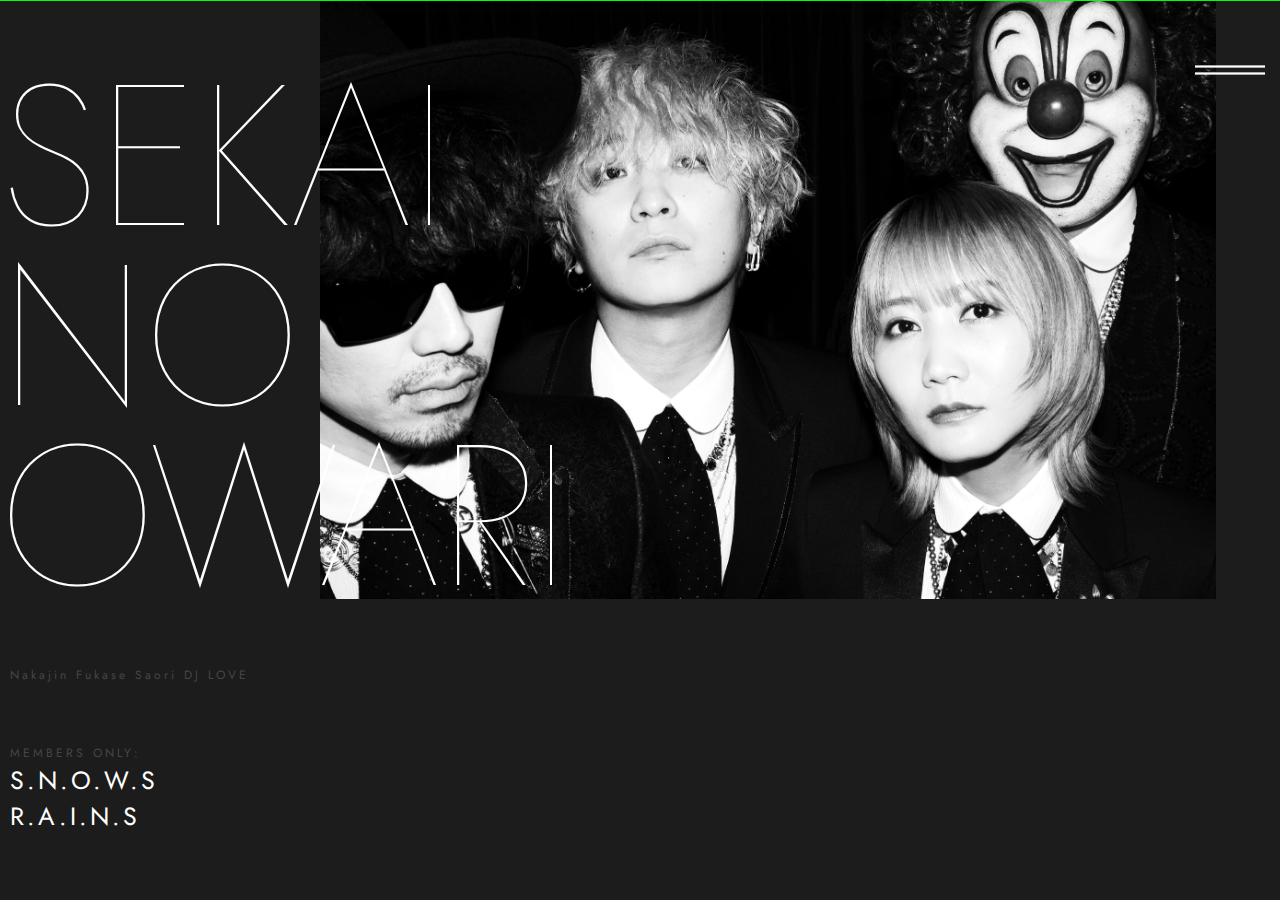
==== commit 6cfe7983: "20201008" ====
--- a/index.html
+++ b/index.html
@@ -2,481 +2,506 @@
 <html lang="ko">
 
 <head>
-    <meta charset="UTF-8">
-    <title>SEKAI NO OWARI</title>
-    <meta name="viewport" content="width=device-width, initial-scale=1.0">
-    <meta name="Title" content="sekai no owari">
-    <meta name="Subject" content="sekai no owari">
-    <meta name="Keywords" content="sekai no owari">
-    <meta name="Copyright" content="copyright (c) Tokyo Fantasy all rights reserved. contact webmaster for more information webmaster@skow.co.jp">
-
-    <link rel="stylesheet" href="css/main.css">
-    <link rel="stylesheet" href="css/media.css">
-    <script src="js/jquery-3.5.1.min.js"></script>
-    <script src="js/jquery-ui-1.8.23.custom.min.js"></script>
-    <script src="js/jquery.scrollTo-1.4.2-min.js"></script>
-    <script src="js/jquery.parallax-1.1.3.js"></script>
-
-    <script src="js/main.js"></script>
+	<meta charset="UTF-8">
+	<title>SEKAI NO OWARI</title>
+	<meta name="viewport" content="width=device-width, initial-scale=1.0">
+	<meta name="Title" content="sekai no owari">
+	<meta name="Subject" content="sekai no owari">
+	<meta name="Keywords" content="sekai no owari">
+	<meta name="Copyright" content="copyright (c) Tokyo Fantasy all rights reserved. contact webmaster for more information webmaster@skow.co.jp">
+
+	<link rel="stylesheet" href="css/main.css">
+	<link rel="stylesheet" href="css/media.css">
+	<script src="js/jquery-3.5.1.min.js"></script>
+	<script src="js/jquery-ui-1.8.23.custom.min.js"></script>
+	<script src="js/jquery.smoothwheel.js"></script>
+	<script src="js/main.js"></script>
 </head>
 
 <body>
 
 
-    <!-- 0. 상단 -->
-    <div class="top">
-        <header class="inbox" id="top">
-            <div class="menu_toggle">
-                <div class="hambuger">
-                    <span></span>
-                    <span></span>
-                </div>
-                <div class="cross">
-                    <span></span>
-                    <span></span>
-                </div>
-            </div>
-
-        </header>
-        <div class="gnbarea">
-            <div class="banner_h1 gnbtit">
-                <h1><a href="#">
-                        SEKAI
-                        NO
-                        OWARI
-                    </a></h1>
-            </div>
-            <div class="gnbclose">
-                <span></span>
-                <span></span>
-            </div>
-            <div class="fc gnb">
-                    <h3>CONTENTS : </h3>
-                    <ul>
-                        <li>
-                            <a href="#">SCEHDULE</a>
-                        </li>
-                        <li>
-                            <a onclick="location.href='info.html'">INFO</a>
-                        </li>
-                        <li>
-                            <a href="#">DISCOGRAPHY</a>
-                        </li>
-                        <li>
-                            <a href="#">PROFILE</a>
-                        </li>
-                        <li>
-                            <a href="#">FANCLUB</a>
-                        </li>
-                        <li>
-                            <a href="#">GOODS</a>
-                        </li>
-                        <li>
-                            <a href="#">CONTACT</a>
-                        </li>
-                    </ul>
-                </div>
-        </div>
-    </div>
-
-    <!-- 0-1. gnb -->
-
-
-
-
-
-    <!-- 1. 배너 영역 -->
-    <div class="page banner">
-
-
-        <section class="inbox" id="banner">
-
-            <div class="banner_h1">
-                <h1><a href="#">
-                        SEKAI
-                        NO
-                        OWARI
-                    </a></h1>
-            </div>
-            <div class="banner_h2">
-                Nakajin Fukase
-                Saori
-                DJ LOVE
-            </div>
-            <div class="banner_h3">
-                MEMBERS ONLY:
-                <ul>
-                    <li><a href="#">S.N.O.W.S</a></li>
-                    <li><a href="#">R.A.I.N.S</a></li>
-                </ul>
-            </div>
-        </section>
-    </div>
-
-    <!-- 2. TOPICS -->
-    <div class="page topics">
-        <section class="inbox" id="topics">
-            <div class="fbx">
-                <div class="topics_title">
-                    <h2>TOPICS</h2>
-                </div>
-                <ul class="topics_list">
-                    <li>
-                        <a href="#" class="ta">
-                            <div class="date nof">
-                                <strong>17</strong>
-                                <p>2020</p>
-                                <i>AUG</i>
-                            </div>
-                            <div class="cg_sub nof">
-                                <div class="cg">
-                                    <span>CATEGORY</span>
-                                </div>
-                                <h3 class="sub">「umbrella」Music Video 公開！</h3>
-                            </div>
-                            <p class="lazy_wrap nof">
-                                <img src="images/jacket/album_dropout.jpg" alt="">
-                            </p>
-                        </a>
-                    </li>
-                    <li><a href="#" class="ta">
-                            <div class="date nof">
-                                <strong>15</strong>
-                                <p>2020</p>
-                                <i>APR</i>
-                            </div>
-                            <div class="cg_sub nof">
-                                <div class="cg">
-                                    <span>CATEGORY</span>
-                                </div>
-                                <h3 class="sub">「umbrella」Music Video 公開！</h3>
-                            </div>
-                            <p class="lazy_wrap nof">
-                                <img src="images/jacket/album_umbrella.jpg" alt="">
-                            </p>
-                        </a></li>
-                    <li><a href="#" class="ta">
-                            <div class="date nof">
-                                <strong>24</strong>
-                                <p>2020</p>
-                                <i>JUN</i>
-                            </div>
-                            <div class="cg_sub nof">
-                                <div class="cg">
-                                    <span>CATEGORY</span>
-                                </div>
-                                <h3 class="sub">SEKAI NO OWARI TikTok LIVE配信決定！</h3>
-                            </div>
-                            <p class="lazy_wrap nof">
-                                <img src="images/jacket/album_eye.jpg" alt="">
-                            </p>
-                        </a></li>
-                    <li><a href="#" class="ta">
-                            <div class="date nof">
-                                <strong>17</strong>
-                                <p>2020</p>
-                                <i>JUN</i>
-                            </div>
-                            <div class="cg_sub nof">
-                                <div class="cg">
-                                    <span>CATEGORY</span>
-                                </div>
-                                <h3 class="sub">「umbrella」Music Video 公開！</h3>
-                            </div>
-                            <p class="lazy_wrap nof">
-                                <img src="images/jacket/album_sandawq.jpg" alt="">
-                            </p>
-                        </a></li>
-                </ul>
-            </div>
-        </section>
-    </div>
-
-    <!-- 3. SCHEDULE -->
-    <div class="page" id="schedule">
-        <section class="inbox schedule">
-
-            <div class="schedule_title">
-                <h2>SCHEDULE</h2>
-            </div>
-            <div class="schedule_list">
-                <ul class="schedule_list_detail">
-                    <li>
-                        <a href="#" class="scha">
-                            <div class="schatop">
-                                <p>CATEGORY :</p><span> MEDIA</span>
-                            </div>
-                            <div class="schabt"><b>8月26日(水)「スペースシャワー ライブアーカイブス ─SLS編 Part3─</b></div>
-                        </a>
-                    </li>
-                    <li>
-                        <a href="#" class="scha">
-                            <div class="schatop">
-                                <p>CATEGORY :</p><span> MEDIA</span>
-                            </div>
-                            <div class="schabt"><b>8月26日(水)「スペースシャワー ライブアーカイブス ─SLS編 Part3─</b></div>
-                        </a>
-                    </li>
-                    <li>
-                        <a href="#" class="scha">
-                            <div class="schatop">
-                                <p>CATEGORY :</p><span> MEDIA</span>
-                            </div>
-                            <div class="schabt"><b>8月26日(水)「スペースシャワー ライブアーカイブス ─SLS編 Part3─</b></div>
-                        </a>
-                    </li>
-                    <li>
-                        <a href="#" class="scha">
-                            <div class="schatop">
-                                <p>CATEGORY :</p><span> MEDIA</span>
-                            </div>
-                            <div class="schabt"><b>8月26日(水)「スペースシャワー ライブアーカイブス ─SLS編 Part3─</b></div>
-                        </a>
-                    </li>
-                    <li>
-                        <a href="#" class="viewall">
-                            <span class="vwtxt">VIEW ALL</span>
-                        </a>
-                    </li>
-                </ul>
-
-
-
-            </div>
-
-
-        </section>
-    </div>
-
-    <!-- 4. INFO -->
-
-    <div class="page" id="info">
-        <section class="inbox info">
-
-            <h2 class="info_title">INFO</h2>
-            <ul class="infoul">
-                <li>
-                    <a href="#" class="scha">
-                        <div class="">
-                            <p>DATE :</p><span>2020.06.19</span>
-                            <p>CATEGORY :</p><span>RELEASE</span>
-                        </div>
-                        <div class="iflitit"><b>New Single ' UMBRELLA / Dropout '</b></div>
-                    </a>
-                </li>
-                <li>
-                    <a href="#" class="scha">
-                        <div class="">
-                            <p>DATE :</p><span>2020.06.19</span>
-                            <p>CATEGORY :</p><span>RELEASE</span>
-                        </div>
-                        <div class="iflitit"><b>New Single ' UMBRELLA / Dropout '</b></div>
-                    </a>
-                </li>
-                <li>
-                    <a href="#" class="scha">
-                        <div class="">
-                            <p>DATE :</p><span>2020.06.19</span>
-                            <p>CATEGORY :</p><span>RELEASE</span>
-                        </div>
-                        <div class="iflitit"><b>New Single ' UMBRELLA / Dropout '</b></div>
-                    </a>
-                </li>
-                <li>
-                    <a href="#" class="scha">
-                        <div class="">
-                            <p>DATE :</p><span>2020.06.19</span>
-                            <p>CATEGORY :</p><span>RELEASE</span>
-                        </div>
-                        <div class="iflitit"><b>New Single ' UMBRELLA / Dropout '</b></div>
-                    </a>
-                </li>
-                <li>
-                    <a href="#" class="scha">
-                        <div class="">
-                            <p>DATE :</p><span>2020.06.19</span>
-                            <p>CATEGORY :</p><span>RELEASE</span>
-                        </div>
-                        <div class="iflitit"><b>New Single ' UMBRELLA / Dropout '</b></div>
-                    </a>
-                </li>
-                <li>
-                    <a href="#" class="viewall">
-                        <span class="vwtxt">VIEW ALL</span>
-                    </a>
-
-                </li>
-
-            </ul>
-
-        </section>
-    </div>
-
-    <!-- 5. VIDEO -->
-
-    <div class="page" id="video">
-        <section class="inbox video">
-            <h2 class="video_title">VIDEO</h2>
-            <ul class="topics_list vdul">
-                <li>
-                    <a href="#" class="ta">
-
-                        <div class="cg_sub nof vt">
-                            <div class="cg">
-                                <span>CATEGORY : </span><small> 2020.07.28</small>
-                            </div>
-                            <h3 class="sub">「umbrella」</h3>
-                        </div>
-                        <p class="lazy_wrap nof vi">
-                            <img src="images/thum1.jpg" alt="">
-                        </p>
-                    </a>
-                </li>
-                <li><a href="#" class="ta">
-
-                        <div class="cg_sub nof vt">
-                            <div class="cg">
-                                <span>CATEGORY : </span><small> 2020.07.28</small>
-                            </div>
-                            <h3 class="sub">「umbrella」</h3>
-                        </div>
-                        <p class="lazy_wrap nof vi">
-                            <img src="images/thum2.jpg" alt="">
-                        </p>
-                    </a></li>
-                <li><a href="#" class="ta">
-
-                        <div class="cg_sub nof vt">
-                            <div class="cg">
-                                <span>CATEGORY : </span><small> 2020.07.28</small>
-                            </div>
-                            <h3 class="sub">「umbrella」</h3>
-                        </div>
-                        <p class="lazy_wrap nof vi">
-                            <img src="images/thum3.jpg" alt="">
-                        </p>
-                    </a></li>
-                <li><a href="#" class="ta">
-
-                        <div class="cg_sub nof vt">
-                            <div class="cg">
-                                <span>CATEGORY : </span><small> 2020.07.28</small>
-                            </div>
-                            <h3 class="sub">「umbrella」</h3>
-                        </div>
-                        <p class="lazy_wrap nof vi">
-                            <img src="images/thum4.jpg" alt="">
-                        </p>
-                    </a></li>
-            </ul>
-
-        </section>
-        <!--top 버튼-->
-        <div class="gotop">
-            <span></span>
-            <span></span>
-        </div>
-    </div>
-
-
-
-
-    <!-- 6. FOOTER -->
-
-    <footer class="page" id="ft">
-        <section class="inbox ft">
-            <div class="fbx ftt">
-                <div class="col-4 ft1">
-                    <h3>
-                        <a href="#">SEKAI NO OWARI</a>
-                    </h3>
-                    <ul class="fsns">
-                        <li>
-                            <a href="#" class="ico">
-                                <img src="images/sns/fb_w.png" alt="">
-
-                            </a>
-                        </li>
-                        <li>
-                            <a href="#" class="ico">
-                                <img src="images/sns/insta_w.png" alt="">
-
-                            </a>
-                        </li>
-                        <li>
-                            <a href="#" class="ico">
-                                <img src="images/sns/yt_w.png" alt="">
-
-                            </a>
-                        </li>
-                        <li>
-                            <a href="#" class="ico">
-                                <img src="images/sns/line_w.png" alt="">
-
-                            </a>
-                        </li>
-                    </ul>
-                </div>
-                <div class="col-4 fbx fc">
-                    <h3>CONTENTS : </h3>
-                    <ul>
-                        <li>
-                            <a href="#">SCEHDULE</a>
-                        </li>
-                        <li>
-                            <a href="#">INFO</a>
-                        </li>
-                        <li>
-                            <a href="#">DISCOGRAPHY</a>
-                        </li>
-                        <li>
-                            <a href="#">PROFILE</a>
-                        </li>
-                        <li>
-                            <a href="#">FANCLUB</a>
-                        </li>
-                        <li>
-                            <a href="#">GOODS</a>
-                        </li>
-                        <li>
-                            <a href="#">CONTACT</a>
-                        </li>
-                    </ul>
-                </div>
-                <div class="col-4 fbx fc fm">
-                    <h3>MEMBERS ONLY : </h3>
-                    <ul>
-                        <li>
-                            <a href="#">S.N.O.W.S.</a>
-                        </li>
-                        <li>
-                            <a href="#">R.A.I.N.S.</a>
-                        </li>
-                    </ul>
-                </div>
-            </div>
-            <address>Copyright © TOKYO FANTASY Inc. All Rights Reserved.</address>
-
-        </section>
-    </footer>
-
-
-
-
-
-    <ul class="grid">
-        <li></li>
-        <li></li>
-        <li></li>
-        <li></li>
-        <li></li>
-        <li></li>
-        <li></li>
-        <li></li>
-        <li></li>
-        <li></li>
-        <li></li>
-        <li></li>
-    </ul>
+	<!-- 0. 상단 -->
+	<div class="top">
+		<h1 class="toptit">SEKAI NO OWARI</h1>
+		<header class="inbox" id="top">
+
+			<div class="menu_toggle">
+				<div class="hambuger">
+					<span></span>
+					<span></span>
+				</div>
+			</div>
+
+		</header>
+		<!-- 새창 gnb -->
+		<div class="gnbarea">
+			<div class="banner_h1 gnbtit">
+				<h1><a href="#">
+						SEKAI
+						NO
+						OWARI
+					</a></h1>
+			</div>
+			<div class="gnbclose">×</div>
+			<div class="fc gnb">
+				<h3>CONTENTS : </h3>
+				<ul>
+					<li>
+						<a href="#">SCEHDULE</a>
+					</li>
+					<li>
+						<a onclick="location.href='info.html'">INFO</a>
+					</li>
+					<li>
+						<a href="#">DISCOGRAPHY</a>
+					</li>
+					<li>
+						<a href="#">PROFILE</a>
+					</li>
+					<li>
+						<a href="#">FANCLUB</a>
+					</li>
+					<li>
+						<a href="#">GOODS</a>
+					</li>
+					<li>
+						<a href="#">CONTACT</a>
+					</li>
+				</ul>
+			</div>
+		</div>
+	</div>
+
+
+	<div id="wrap">
+
+		<!-- 1. 배너 영역 -->
+		<div class="page banner">
+			<img src="images/main_profile.jpg" class="mpro" data-enllax-ratio=".8" data-enllax-type="foreground">
+
+
+			<section class="inbox" id="banner">
+
+				<div class="banner_h1">
+					<h1><a href="#">
+							SEKAI
+							NO
+							OWARI
+						</a></h1>
+				</div>
+				<div class="banner_h2">
+					Nakajin Fukase
+					Saori
+					DJ LOVE
+				</div>
+				<div class="banner_h3">
+					MEMBERS ONLY:
+					<ul>
+						<li><a href="#">S.N.O.W.S</a></li>
+						<li><a href="#">R.A.I.N.S</a></li>
+					</ul>
+				</div>
+			</section>
+		</div>
+
+		<!-- 2. TOPICS -->
+		<div class="page topics">
+			<section class="inbox" id="topics">
+				<div class="fbx">
+					<div class="topics_title">
+						<h2>TOPICS</h2>
+					</div>
+					<ul class="topics_list">
+						<li>
+							<a href="#" class="ta">
+								<div class="date nof">
+									<strong>17</strong>
+									<p>2020</p>
+									<i>AUG</i>
+								</div>
+								<div class="cg_sub nof">
+									<div class="cg">
+										<span>CATEGORY</span>
+									</div>
+									<h3 class="sub">「umbrella」Music Video 公開！</h3>
+								</div>
+								<p class="lazy_wrap nof">
+									<img src="images/jacket/album_dropout.jpg" alt="">
+								</p>
+							</a>
+						</li>
+						<li><a href="#" class="ta">
+								<div class="date nof">
+									<strong>15</strong>
+									<p>2020</p>
+									<i>APR</i>
+								</div>
+								<div class="cg_sub nof">
+									<div class="cg">
+										<span>CATEGORY</span>
+									</div>
+									<h3 class="sub">「umbrella」Music Video 公開！</h3>
+								</div>
+								<p class="lazy_wrap nof">
+									<img src="images/jacket/album_umbrella.jpg" alt="">
+								</p>
+							</a></li>
+						<li><a href="#" class="ta">
+								<div class="date nof">
+									<strong>24</strong>
+									<p>2020</p>
+									<i>JUN</i>
+								</div>
+								<div class="cg_sub nof">
+									<div class="cg">
+										<span>CATEGORY</span>
+									</div>
+									<h3 class="sub">SEKAI NO OWARI TikTok LIVE配信決定！</h3>
+								</div>
+								<p class="lazy_wrap nof">
+									<img src="images/jacket/album_eye.jpg" alt="">
+								</p>
+							</a></li>
+						<li><a href="#" class="ta">
+								<div class="date nof">
+									<strong>17</strong>
+									<p>2020</p>
+									<i>JUN</i>
+								</div>
+								<div class="cg_sub nof">
+									<div class="cg">
+										<span>CATEGORY</span>
+									</div>
+									<h3 class="sub">「umbrella」Music Video 公開！</h3>
+								</div>
+								<p class="lazy_wrap nof">
+									<img src="images/jacket/album_sandawq.jpg" alt="">
+								</p>
+							</a></li>
+					</ul>
+				</div>
+			</section>
+		</div>
+
+		<!-- 3. SCHEDULE -->
+		<div class="page" id="schedule">
+			<section class="inbox schedule">
+
+				<div class="schedule_title">
+					<h2>SCHEDULE</h2>
+				</div>
+				<div class="schedule_list">
+					<ul class="schedule_list_detail">
+						<li>
+							<a href="#" class="scha">
+								<div class="schatop">
+									<p>CATEGORY :</p><span> MEDIA</span>
+								</div>
+								<div class="schabt"><b>8月26日(水)「スペースシャワー ライブアーカイブス ─SLS編 Part3─</b></div>
+							</a>
+						</li>
+						<li>
+							<a href="#" class="scha">
+								<div class="schatop">
+									<p>CATEGORY :</p><span> MEDIA</span>
+								</div>
+								<div class="schabt"><b>8月26日(水)「スペースシャワー ライブアーカイブス ─SLS編 Part3─</b></div>
+							</a>
+						</li>
+						<li>
+							<a href="#" class="scha">
+								<div class="schatop">
+									<p>CATEGORY :</p><span> MEDIA</span>
+								</div>
+								<div class="schabt"><b>8月26日(水)「スペースシャワー ライブアーカイブス ─SLS編 Part3─</b></div>
+							</a>
+						</li>
+						<li>
+							<a href="#" class="scha">
+								<div class="schatop">
+									<p>CATEGORY :</p><span> MEDIA</span>
+								</div>
+								<div class="schabt"><b>8月26日(水)「スペースシャワー ライブアーカイブス ─SLS編 Part3─</b></div>
+							</a>
+						</li>
+						<li>
+							<a href="#" class="viewall">
+								<span class="vwtxt">VIEW ALL</span>
+
+
+							</a>
+						</li>
+					</ul>
+
+
+
+				</div>
+
+
+			</section>
+		</div>
+
+		<!-- 4. INFO -->
+
+		<div class="page" id="info">
+		
+			<section class="inbox info">
+
+				<h2 class="info_title">INFO</h2>
+				<ul class="infoul">
+					<li>
+						<a href="#" class="scha">
+							<div class="">
+								<p>DATE :</p><span>2020.06.19</span>
+								<p>CATEGORY :</p><span>RELEASE</span>
+							</div>
+							<div class="iflitit"><b>New Single ' UMBRELLA / Dropout '</b></div>
+						</a>
+					</li>
+					<li>
+						<a href="#" class="scha">
+							<div class="">
+								<p>DATE :</p><span>2020.06.19</span>
+								<p>CATEGORY :</p><span>RELEASE</span>
+							</div>
+							<div class="iflitit"><b>New Single ' UMBRELLA / Dropout '</b></div>
+						</a>
+					</li>
+					<li>
+						<a href="#" class="scha">
+							<div class="">
+								<p>DATE :</p><span>2020.06.19</span>
+								<p>CATEGORY :</p><span>RELEASE</span>
+							</div>
+							<div class="iflitit"><b>New Single ' UMBRELLA / Dropout '</b></div>
+						</a>
+					</li>
+					<li>
+						<a href="#" class="scha">
+							<div class="">
+								<p>DATE :</p><span>2020.06.19</span>
+								<p>CATEGORY :</p><span>RELEASE</span>
+							</div>
+							<div class="iflitit"><b>New Single ' UMBRELLA / Dropout '</b></div>
+						</a>
+					</li>
+					<li>
+						<a href="#" class="scha">
+							<div class="">
+								<p>DATE :</p><span>2020.06.19</span>
+								<p>CATEGORY :</p><span>RELEASE</span>
+							</div>
+							<div class="iflitit"><b>New Single ' UMBRELLA / Dropout '</b></div>
+						</a>
+					</li>
+					<li>
+						<a href="#" class="viewall">
+							<span class="vwtxt">VIEW ALL</span>
+						</a>
+
+					</li>
+
+				</ul>
+
+			</section>
+		</div>
+
+		<!-- 5. VIDEO -->
+
+		<div class="page" id="video">
+			<section class="inbox video">
+				<h2 class="video_title">VIDEO</h2>
+				<ul class="topics_list vdul">
+					<li data-url="rGGPG0Hbh8w">
+						<a href="#" class="ta">
+
+							<div class="cg_sub nof vt">
+								<div class="cg">
+									<span>CATEGORY : </span><small> 2020.07.28</small>
+								</div>
+								<h3 class="sub">「umbrella」</h3>
+							</div>
+							<p class="lazy_wrap nof vi">
+								<img src="images/thum1.jpg" alt="">
+								<svg class="circle-fill">
+									<circle cx="41" cy="41" r="37" stroke="#fff" stroke-width="2"></circle>
+									<polygon fill="none" stroke="#fff" stroke-width="2" points="32,25 32,58 60,42"></polygon>
+								</svg>
+							</p>
+
+
+						</a>
+					</li>
+					<li data-url="6oq6aBGbKC0"><a href="#" class="ta">
+
+							<div class="cg_sub nof vt">
+								<div class="cg">
+									<span>CATEGORY : </span><small> 2020.07.28</small>
+								</div>
+								<h3 class="sub">「umbrella」</h3>
+							</div>
+							<p class="lazy_wrap nof vi">
+								<img src="images/thum2.jpg" alt="">
+								<svg class="circle-fill">
+									<circle cx="41" cy="41" r="37" stroke="#fff" stroke-width="2"></circle>
+									<polygon fill="none" stroke="#fff" stroke-width="2" points="32,25 32,58 60,42"></polygon>
+								</svg>
+							</p>
+						</a></li>
+					<li data-url="Xw0URnMrFV8"><a href="#" class="ta">
+
+							<div class="cg_sub nof vt">
+								<div class="cg">
+									<span>CATEGORY : </span><small> 2020.07.28</small>
+								</div>
+								<h3 class="sub">「umbrella」</h3>
+							</div>
+							<p class="lazy_wrap nof vi">
+								<img src="images/thum3.jpg" alt="">
+								<svg class="circle-fill">
+									<circle cx="41" cy="41" r="37" stroke="#fff" stroke-width="2"></circle>
+									<polygon fill="none" stroke="#fff" stroke-width="2" points="32,25 32,58 60,42"></polygon>
+								</svg>
+							</p>
+						</a></li>
+					<li data-url="bsWw7XTVo3k"><a href="#" class="ta">
+
+							<div class="cg_sub nof vt">
+								<div class="cg">
+									<span>CATEGORY : </span><small> 2020.07.28</small>
+								</div>
+								<h3 class="sub">「umbrella」</h3>
+							</div>
+							<p class="lazy_wrap nof vi">
+								<img src="images/thum4.jpg" alt="">
+								<svg class="circle-fill">
+									<circle cx="41" cy="41" r="37" stroke="#fff" stroke-width="2"></circle>
+									<polygon fill="none" stroke="#fff" stroke-width="2" points="32,25 32,58 60,42"></polygon>
+								</svg>
+							</p>
+						</a></li>
+				</ul>
+
+			</section>
+			<!--top 버튼-->
+			<div class="gotop">
+				<span></span>
+				<span></span>
+			</div>
+			
+			<!--뮤직비디오 새창열기-->
+			<div id="yto">
+				<div id="screen">
+					<!--<iframe id="ytv" src="https://www.youtube.com/embed/rGGPG0Hbh8w" frameborder="0" allow="accelerometer; autoplay; clipboard-write; encrypted-media; gyroscope; picture-in-picture" allowfullscreen></iframe>-->
+				</div>
+				<div class="ytc">×</div>
+			</div>
+			
+			
+		</div>
+		
+
+
+
+
+		<!-- 6. FOOTER -->
+
+		<footer class="page" id="ft">
+			<section class="inbox ft">
+				<div class="fbx ftt">
+					<div class="col-4 ft1">
+						<h3>
+							<a href="#">SEKAI NO OWARI</a>
+						</h3>
+						<ul class="fsns">
+							<li>
+								<a href="#" class="ico">
+									<img src="images/sns/fb_w.png" alt="">
+
+								</a>
+							</li>
+							<li>
+								<a href="#" class="ico">
+									<img src="images/sns/insta_w.png" alt="">
+
+								</a>
+							</li>
+							<li>
+								<a href="#" class="ico">
+									<img src="images/sns/yt_w.png" alt="">
+
+								</a>
+							</li>
+							<li>
+								<a href="#" class="ico">
+									<img src="images/sns/line_w.png" alt="">
+
+								</a>
+							</li>
+						</ul>
+					</div>
+					<div class="col-4 fbx fc">
+						<h3>CONTENTS : </h3>
+						<ul>
+							<li>
+								<a href="#">SCEHDULE</a>
+							</li>
+							<li>
+								<a href="#">INFO</a>
+							</li>
+							<li>
+								<a href="#">DISCOGRAPHY</a>
+							</li>
+							<li>
+								<a href="#">PROFILE</a>
+							</li>
+							<li>
+								<a href="#">FANCLUB</a>
+							</li>
+							<li>
+								<a href="#">GOODS</a>
+							</li>
+							<li>
+								<a href="#">CONTACT</a>
+							</li>
+						</ul>
+					</div>
+					<div class="col-4 fbx fc fm">
+						<h3>MEMBERS ONLY : </h3>
+						<ul>
+							<li>
+								<a href="#">S.N.O.W.S.</a>
+							</li>
+							<li>
+								<a href="#">R.A.I.N.S.</a>
+							</li>
+						</ul>
+					</div>
+				</div>
+				<address>Copyright © TOKYO FANTASY Inc. All Rights Reserved.</address>
+
+			</section>
+		</footer>
+	</div>
+
+
+
+
+
+	<ul class="grid">
+		<li></li>
+		<li></li>
+		<li></li>
+		<li></li>
+		<li></li>
+		<li></li>
+		<li></li>
+		<li></li>
+		<li></li>
+		<li></li>
+		<li></li>
+		<li></li>
+	</ul>
 
 </body></html>
--- a/css/main.css
+++ b/css/main.css
@@ -11,11 +11,11 @@
 
 html,
 body {
-    margin: 0;
-    padding: 0;
-    width: 100%;
-    height: 100%;
-
+	margin: 0;
+	padding: 0;
+	width: 100%;
+	height: 100%;
+	overflow: hidden;
 
 }
 
@@ -23,866 +23,962 @@
 /* 그리드 재정의 */
 .grid {
 
-    width: 1762px;
-    z-index: -1;
+	width: 1762px;
+	z-index: -1;
 
 }
 
 
 .page {
 
-    width: 100%;
-    height: 100%;
-    /*   outline: 2px dotted red;*/
+	width: 100%;
+	height: 100%;
+	/*   outline: 2px dotted red;*/
 }
 
 .inbox {
-    position: relative;
-    top: 50%;
-    /*세로크기의 중앙에 오도록 셋팅*/
-    transform: translateY(-50%);
-    width: 1440px;
-    max-width: 100%;
-    /*height: 100%;*/
-    margin: 0 auto;
-
+	position: relative;
+	top: 50%;
+	/*세로크기의 중앙에 오도록 셋팅*/
+	transform: translateY(-50%);
+	width: 1440px;
+	max-width: 100%;
+	/*height: 100%;*/
+	margin: 0 auto;
+
+}
+
+#wrap {
+	width: 100%;
+	height: 100%;
+	overflow: auto;
 }
 
 /* 상단 */
 
-.content{
-    height:100vh;
-    background-color: #000;
+.top {
+	position: relative;
+	z-index: 999;
+	width: 100%;
+	outline: 1px solid lime;
+}
+
+.toptit {
+	position: absolute;
+	top: 55px;
+	left: 15%;
+	color: #fff;
+	display: none;
+	font-size: 2vw;
+	font-weight: 100;
+	transition: .8s ease-out;
+	cursor: pointer;
 }
 
 /* 토글버튼 */
 
 .menu_toggle {
 
-    position: absolute;
-    right: 0;
-    top: 50px;
-    width: 100px;
-    height: 40px;
-    cursor: pointer;
+	position: absolute;
+	right: 0;
+	top: 50px;
+	width: 100px;
+	height: 40px;
+	cursor: pointer;
 
 }
 
 .hambuger,
 .cross {
 
+	position: absolute;
+	top: 50%;
+	left: 50%;
+	transform: translate(-50%, -50%);
+}
+
+
+.hambuger span {
+
+	display: block;
+	width: 70px;
+	height: 2px;
+	margin-bottom: 5px;
+	overflow: hidden;
+	position: relative;
+	background-color: #fff;
+}
+
+.hambuger span:last-child {
+
+	margin: 0;
+
+}
+
+.hambuger span:before,
+.hambuger span:after {
+
+	content: "";
+	position: absolute;
+	width: 100%;
+	height: 100%;
+	background-color: #fff;
+	transform: translateX(-200%);
+	transition: transform ease 500ms;
+}
+
+.hambuger span:after {
+
+	transform: translateX(0);
+}
+
+.hambuger span:last-child::before,
+.hambuger span:last-child::after {
+
+	transition-delay: 75ms;
+}
+
+.menu_toggle:hover .hambuger span::before {
+
+	transform: translateX(0);
+}
+
+.menu_toggle:hover .hambuger span:after {
+	transform: translateX(200%);
+}
+
+.menu_toggle.active .hambuger span:before {
+	transform: translateX(100%);
+}
+
+.menu_toggle.active .hambuger span:after {
+	transform: translateX(200%);
+}
+
+.cross span {
+	display: block;
+	width: 18px;
+	height: 2px;
+	background-color: #fff;
+	transform: translateY(50%) rotate(45deg) scaleX(0);
+	transition: transform ease 200ms;
+}
+
+.cross span:last-child {
+	transform: translateY(-50%) rotate(-45deg) scaleX(0);
+}
+
+.menu_toggle.active .cross span {
+	transition-delay: 450ms;
+	transform: translateY(50%) rotate(45deg) scaleX(1);
+}
+
+.menu_toggle.active .cross span:last-child {
+	transform: translateY(-50%) rotate(-45deg) scaleX(1);
+}
+
+.gnbarea {
+	position: fixed;
+	left: 0;
+	top: 0;
+	width: 100%;
+	height: 100vh;
+	background-color: rgba(0, 0, 0, 1);
+	z-index: 99;
+	display: none;
+}
+
+.banner_h1.gnbtit h1 a {
+	display: block;
+	transform: scale(.5);
+}
+
+.gnbclose {
+	position: absolute;
+	right: 239px;
+    top: 13px;
+	width:100px;
+	height:100px;
+	color:#fff;
+	font-size: 5vw;
+	font-weight: 100;
+	cursor: pointer;
+	text-align: center;
+	line-height: 100px;
+}
+
+.fc.gnb {
+	position: absolute;
+	right: 256px;
+	bottom: 90px;
+	transform: scale(1.2);
+}
+
+
+
+
+
+
+
+
+
+/*////////// 1. 배너영역  /////////////*/
+
+
+
+.banner {
+
+	position: relative;
+	/*	
+	background: url(../images/main_profile.jpg) no-repeat fixed 50% 50%;
+	background-size: 70%;*/
+	background-color: #1c1c1c;
+	/*overflow: hidden;*/
+
+}
+
+/*움직일 배너 이미지*/
+.mpro {
+	position: absolute;
+	width: 70%;
+	left: 25%;
+	transition: top 1s ease-out;
+}
+
+.banner_h1 {
+
+
+	width: 30%;
+}
+
+
+
+.banner_h1 a {
+
+	height: 300px;
+	color: #fff;
+	font-size: 200px;
+	font-family: 'Jost', sans-serif;
+	font-weight: 100;
+	line-height: 180px;
+	transition: color .1s ease-in-out;
+
+}
+
+.banner_h1 pre:hover {
+
+	color: rgba(255, 255, 255, .5);
+	transition: color .1s cubic-bezier(.1, .7, .6, .1);
+}
+
+.banner_h2 {
+
+	padding: 60px 10px;
+
+}
+
+.banner_h2 pre {
+
+	font-family: 'Jost', sans-serif;
+}
+
+.banner_h3 {
+
+	padding: 0px 10px;
+
+}
+
+.banner_h2,
+.banner_h3 {
+
+	color: #464646;
+	letter-spacing: 3px;
+	font-weight: 400;
+}
+
+.banner_h3 a {
+
+	color: #fff;
+	font-size: 25px;
+
+}
+
+.banner_h3 a:hover {
+
+	color: rgba(255, 255, 255, .5);
+	transition: color .1s cubic-bezier(.1, .7, .6, .1);
+
+}
+
+
+
+
+/* topics */
+
+.topics {
+
+	background-color: #000238;
+	color: #e9e9e9;
+
+}
+
+#topics {
+
+
+	top: 20%;
+	transform: translate(0%);
+
+}
+
+.topics_title h2 {
+
+
+	position: absolute;
+	left: -90px;
+	font-size: 72px;
+	transform: rotate(90deg);
+	font-family: 'Jost', sans-serif;
+	font-weight: 100;
+	letter-spacing: 10px;
+	text-align: bottom;
+}
+
+.topics_list {
+
+	margin-left: 200px;
+	display: flex;
+	flex-wrap: wrap;
+	width: 1230px;
+	height: 620px;
+
+}
+
+.topics_list li {
+
+	width: 50%;
+	position: relative;
+
+}
+
+
+.ta {
+
+	width: 100%;
+	color: #fff;
+	opacity: .9;
+	display: flex;
+
+}
+
+.topics_list .date {
+
+	position: absolute;
+	top: 0;
+	left: 0;
+
+
+}
+
+.topics_list .date strong {
+
+	font-size: 2.25rem;
+
+}
+
+
+.topics_list .date p {
+
+	position: absolute;
+	top: 10px;
+	left: 50px;
+
+}
+
+.topics_list .date i {
+
+	position: absolute;
+	top: 30px;
+	left: 50px;
+
+}
+
+.cg_sub {
+
+	position: absolute;
+	bottom: 0px;
+	left: 0;
+	z-index: 1;
+	width: 86%;
+	margin-bottom: 30px;
+
+
+}
+
+.cg_sub .cg span {
+
+	display: inline-block;
+	letter-spacing: 1px;
+	margin-bottom: 10px;
+	margin-left: 10px;
+	opacity: .2;
+
+}
+
+.cg_sub h3 {
+
+	font-size: 20px;
+	white-space: nowrap;
+}
+
+.lazy_wrap {
+
+	position: absolute;
+	width: 500px;
+	height: 300px;
+	right: 0;
+	bottom: 0;
+	top: 20px;
+	background-color: rgba(255, 255, 255, 0);
+	display: flex;
+	justify-content: center;
+	opacity: 1;
+	transition: background .7s ease-out;
+	overflow: hidden;
+}
+
+.lazy_wrap img {
+
+	width: 300px;
+	height: 300px;
+	z-index: 2px;
+	transform: scale(1);
+	transition: all .5s ease-out;
+
+}
+
+.lazy_wrap:hover {
+
+	background-color: rgba(255, 255, 255, .3);
+}
+
+.lazy_wrap:hover img {
+
+	transform: scale(1.15);
+}
+
+
+/* 3. SCHEDULE */
+
+#schedule {
+
+	padding-top: 100px;
+	background-color: #fff;
+
+}
+
+.schedule {
+	display: flex;
+	height: 100%;
+	justify-content: space-between;
+	align-items: center;
+}
+
+
+.schedule_title h2 {
+
+	position: absolute;
+	left: -100px;
+	transform: rotate(90deg);
+	font-size: 72px;
+	font-family: 'Jost', sans-serif;
+	font-weight: 100;
+	letter-spacing: 10px;
+	text-align: bottom;
+	color: #000;
+
+}
+
+
+.schedule_list_detail {
+	width: 100vh;
+}
+
+
+.schedule_list_detail li {
+
+	width: 50vw;
+	height: 150px;
+	border-top-style: solid;
+	border-top-width: 1px;
+	border-top-color: rgba(195, 195, 195, .2);
+	line-height: 50px;
+	overflow: hidden;
+
+}
+
+
+
+
+.scha p {
+	display: inline-block;
+	color: #aaaaaa;
+}
+
+.schatop {
+
+	padding: 10px 0;
+}
+
+.schabt {
+
+	position: relative;
+	color: #fff;
+	font-size: 1vw;
+	padding: 5px 10px;
+
+}
+
+.schabt b {
+
+	font-weight: 400;
+	color: #fff;
+	position: relative;
+	z-index: 2;
+	display: inline;
+}
+
+.schabt::before,
+.schabt::after {
+
+	content: '';
+	position: absolute;
+	top: 0;
+	left: 0;
+	width: 100%;
+	height: 100%;
+	background: #000;
+	z-index: 0;
+
+}
+
+.schabt::after {
+
+	z-index: 1;
+	background: #e8e8e8;
+	transform: translate3d(-101%, 0, 0)
+}
+
+.schabt:hover b {
+	animation-name: t-anim;
+	animation-duration: 1.4s;
+	animation-timing-function: ease;
+	animation-iteration-count: 1;
+	animation-direction: normal;
+	animation-fill-mode: forwards
+}
+
+.schabt:hover::after {
+	animation-name: gray-anim;
+	animation-duration: 1.4s;
+	animation-timing-function: ease;
+	animation-iteration-count: 1;
+	animation-direction: normal;
+	animation-fill-mode: forwards
+}
+
+
+@keyframes gray-anim {
+	0% {
+		transform: translate3d(-101%, 0, 0)
+	}
+
+	100% {
+		transform: translate3d(100%, 0, 0)
+	}
+}
+
+@keyframes t-anim {
+	0% {
+		color: #fff
+	}
+
+	40% {
+		color: #000
+	}
+
+	100% {
+		color: #fff
+	}
+}
+
+
+.viewall {
+
+	position: relative;
+	display: block;
+	margin-top: 50px;
+	padding: 10px;
+	font-weight: 200;
+	font-size: 50px;
+	z-index: 2;
+	overflow: hidden;
+}
+
+
+.viewall::before,
+.viewall::after {
+
+	content: '';
+	position: absolute;
+	bottom: 0;
+	left: 0;
+	width: 100%;
+	height: 1px;
+	background: #000;
+	z-index: 0;
+
+}
+
+.viewall::after {
+
+	z-index: 1;
+	background: #f7f3f3;
+	transform: translate3d(-101%, 0, 0)
+}
+
+.viewall:hover::after {
+	animation-name: gray-anim;
+	animation-duration: 1.4s;
+	animation-timing-function: ease;
+	animation-iteration-count: 1;
+	animation-direction: normal;
+	animation-fill-mode: forwards
+}
+
+
+@keyframes gray-anim {
+	0% {
+		transform: translate3d(-101%, 0, 0)
+	}
+
+	100% {
+		transform: translate3d(100%, 0, 0)
+	}
+}
+
+.vwtxt {
+
+	display: block;
+	transition: all .5s ease-out;
+
+}
+
+
+.viewall:hover .vwtxt {
+
+	transform: translateX(50px);
+}
+
+.vwtxt small {
+	outline: 1px solid lime;
+	line-height: 50px;
+	position: absolute;
+	right: 2%;
+}
+
+
+/* info */
+#info {
+	padding-top: 100px;
+	background-color: #f1f1f1;
+
+}
+
+.info {
+
+	display: flex;
+	align-items: center;
+	justify-content: space-between;
+
+}
+
+.info_title {
+	font-size: 72px;
+	font-family: 'Jost', sans-serif;
+	font-weight: 100;
+	letter-spacing: 10px;
+	transform: rotate(90deg);
+	letter-spacing: 10px;
+	text-align: bottom;
+}
+
+.infoul {
+	width: 100vh;
+}
+
+.infoul li {
+	width: 50vw;
+	border-top-width: 1px;
+	border-top-style: solid;
+	border-top-color: rgba(195, 195, 195, .2);
+}
+
+.iflitit {
+	margin-top: 10px;
+	font-size: 1vw;
+}
+
+.infoul a {
+	display: block;
+	padding: 30px 20px;
+	transition: .5s;
+}
+
+.infoul li:last-child a {
+	padding: 0;
+}
+
+.infoul a:hover {
+	background-color: rgba(195, 195, 195, .2);
+}
+
+.infoul li:last-child a:hover {
+	background-color: rgba(195, 195, 195, 0);
+}
+
+/* VIDEO */
+
+#video {
+	background-color: #1c1c1c;
+	position: relative;
+}
+
+.video {
+	top:0;
+	transform: none;
+	/*.inbox동시적용됨!*/
+	display: flex;
+	align-items: center;
+	justify-content: space-between;
+	transition: top 1s ease-out;
+}
+
+.video_title {
+	color: #e8e8e8;
+	font-size: 72px;
+	font-family: 'Jost', sans-serif;
+	font-weight: 100;
+	letter-spacing: 10px;
+	transform: rotate(90deg)
+}
+
+.topics_list.vdul {
+	margin-left: 0;
+}
+
+.cg_sub.vt {
+
+	left: 0px;
+}
+
+.vi::after {
+	position: absolute;
+	content: '';
+	width: 100%;
+	height: 100%;
+	top: 0;
+	left: 0;
+	background-color: rgba(255, 255, 255, .0);
+	transition: .5s linear;
+
+}
+
+.lazy_wrap.vi {
+	overflow: hidden;
+}
+
+.lazy_wrap.vi img {
+	width: 500px;
+	;
+}
+
+.vi:hover:after {
+	background-color: rgba(255, 255, 255, .3);
+}
+
+
+.circle-fill {
+	position: absolute;
+	fill: transparent;
+	top: 50%;
+	left: 50%;
+	transform: translate(-15%, -25%);
+	z-index: 1;
+}
+
+
+/* 탑 버튼 */
+
+.gotop {
+	position: absolute;
+	bottom: 0;
+	width: 100%;
+	height: 100px;
+	background-color: #111;
+	cursor: pointer;
+	transition: all .3s linear;
+
+}
+
+.gotop:hover {
+
+	background-color: #222;
+
+}
+
+.gotop span {
+	position: absolute;
+	top: 50%;
+	width: 20px;
+	height: 2px;
+	background-color: #fff;
+}
+
+.gotop span:first-child {
+	transform: rotate(30deg);
+	left: 50%
+}
+
+.gotop span:last-child {
+	transform: rotate(-30deg);
+	left: calc(50% - 17px);
+}
+
+
+/* 뮤직비디오 창 열기 */
+
+#yto{
+	position: fixed;
+	width:100%;
+	height:100%;
+	background-color: #000;
+	left:0;
+	top:0;
+	display: none;
+	z-index: 99999;
+}
+
+#screen{
     position: absolute;
     top: 50%;
     left: 50%;
-    transform: translate(-50%, -50%);
-}
-
-
-.hambuger span {
-
+    transform: translate(-50%,-50%);
+    width: 50%;
+    background-color: #000;
+}
+
+/*스크린비율유지*/
+#screen::before{
+    content: "";
     display: block;
-    width: 70px;
-    height: 2px;
-    margin-bottom: 5px;
-    overflow: hidden;
-    position: relative;
-}
-
-.hambuger span:last-child {
-
-    margin: 0;
-
-}
-
-.hambuger span:before,
-.hambuger span:after {
-
-    content: "";
-    position: absolute;
-    width: 100%;
-    height: 100%;
-    background-color: #fff;
-    transform: translateX(-200%);
-    transition: transform ease 500ms;
-}
-
-.hambuger span:after {
-
-    transform: translateX(0);
-}
-
-.hambuger span:last-child::before,
-.hambuger span:last-child::after {
-
-    transition-delay: 75ms;
-}
-
-.menu_toggle:hover .hambuger span::before {
-
-    transform: translateX(0);
-}
-
-.menu_toggle:hover .hambuger span:after {
-    transform: translateX(200%);
-}
-
-.menu_toggle.active .hambuger span:before {
-    transform: translateX(100%);
-}
-
-.menu_toggle.active .hambuger span:after {
-    transform: translateX(200%);
-}
-
-.cross span {
-    display: block;
-    width: 18px;
-    height: 2px;
-    background-color: #fff;
-    transform: translateY(50%) rotate(45deg) scaleX(0);
-    transition: transform ease 200ms;
-}
-
-.cross span:last-child {
-    transform: translateY(-50%) rotate(-45deg) scaleX(0);
-}
-
-.menu_toggle.active .cross span {
-    transition-delay: 450ms;
-    transform: translateY(50%) rotate(45deg) scaleX(1);
-}
-
-.menu_toggle.active .cross span:last-child {
-    transform: translateY(-50%) rotate(-45deg) scaleX(1);
-}
-
-.gnbarea {
-    position: fixed;
-    left: 0;
+    padding-top: 54%;
+    /*가상요소로 패딩탑을 주면 가로크기에 대한 정확한 비율이 나옴!*/
+}
+
+#ytv{
+	position: absolute;
     top: 0;
     width: 100%;
-    height: 100vh;
-    background-color: rgba(0,0,0,1);
-    z-index: 99;
-    display: none;
-}
-
-.banner_h1.gnbtit h1 a {
-    display: block;
-    transform: scale(.5);
-}
-
-.gnbclose {
-    cursor: pointer;
-}
-
-.gnbclose span {
-    display: block;
-    position: absolute;
-    right: 243px;
-    top: 69px;
-    width: 70px;
-    height: 2px;
-    background-color: #fff;
-}
-
-.gnbclose span:first-child {
-    transform: rotate(10deg);
-}
-
-.gnbclose span:last-child {
-    transform: rotate(-10deg);
-}
-
-.fc.gnb{
-    position:absolute;
-    right: 256px;
-    bottom:90px;
-    transform: scale(1.2);
-}
-
-
-
-
-
-
-
-
-
-/*////////// 1. 배너영역  /////////////*/
-
-
-
-.banner {
-
-
-    background: url(../images/main_profile.jpg) no-repeat fixed 50% 50%;
-    background-size: 70%;
-    background-color: #1c1c1c;
-
-}
-
-.banner_h1 {
-
-
-    width: 30%;
-}
-
-
-
-.banner_h1 a {
-
-    height: 300px;
-    color: #fff;
-    font-size: 200px;
-    font-family: 'Jost', sans-serif;
-    font-weight: 100;
-    line-height: 180px;
-    transition: color .1s ease-in-out;
-
-}
-
-.banner_h1 pre:hover {
-
-    color: rgba(255, 255, 255, .5);
-    transition: color .1s cubic-bezier(.1, .7, .6, .1);
-}
-
-.banner_h2 {
-
-    padding: 60px 10px;
-
-}
-
-.banner_h2 pre {
-
-    font-family: 'Jost', sans-serif;
-}
-
-.banner_h3 {
-
-    padding: 0px 10px;
-
-}
-
-.banner_h2,
-.banner_h3 {
-
-    color: #464646;
-    letter-spacing: 3px;
-    font-weight: 400;
-}
-
-.banner_h3 a {
-
-    color: #fff;
-    font-size: 25px;
-
-}
-
-.banner_h3 a:hover {
-
-    color: rgba(255, 255, 255, .5);
-    transition: color .1s cubic-bezier(.1, .7, .6, .1);
-
-}
-
-
-
-
-/* topics */
-
-.topics {
-
-    background-color: #000238;
-    color: #e9e9e9;
-
-}
-
-#topics {
-
-
-    top: 20%;
-    transform: translate(0%);
-
-}
-
-.topics_title h2 {
-
-
-    position: absolute;
-    left: -90px;
-    font-size: 72px;
-    transform: rotate(90deg);
-    font-family: 'Jost', sans-serif;
-    font-weight: 100;
-    letter-spacing: 10px;
-    text-align: bottom;
-}
-
-.topics_list {
-
-    margin-left: 200px;
-    display: flex;
-    flex-wrap: wrap;
-    width: 1230px;
-    height: 620px;
-
-}
-
-.topics_list li {
-
-    width: 50%;
-    position: relative;
-
-}
-
-
-.ta {
-
-    width: 100%;
-    color: #fff;
-    opacity: .9;
-    display: flex;
-
-}
-
-.topics_list .date {
-
-    position: absolute;
-    top: 0;
-    left: 0;
-
-
-}
-
-.topics_list .date strong {
-
-    font-size: 2.25rem;
-
-}
-
-
-.topics_list .date p {
-
-    position: absolute;
-    top: 10px;
-    left: 50px;
-
-}
-
-.topics_list .date i {
-
-    position: absolute;
-    top: 30px;
-    left: 50px;
-
-}
-
-.cg_sub {
-
-    position: absolute;
-    bottom: 0px;
-    left: 0;
-    z-index: 1;
-    width: 86%;
-    margin-bottom: 30px;
-
-
-}
-
-.cg_sub .cg span {
-
-    display: inline-block;
-    letter-spacing: 1px;
-    margin-bottom: 10px;
-    margin-left: 10px;
-    opacity: .2;
-
-}
-
-.cg_sub h3 {
-
-    font-size: 20px;
-
-}
-
-.lazy_wrap {
-
-    position: absolute;
-    width: 500px;
-    height: 300px;
-    right: 0;
-    bottom: 0;
-    top: 20px;
-    background-color: rgba(255, 255, 255, 0);
-    display: flex;
-    justify-content: center;
-    opacity: 1;
-    transition: background .7s ease-out;
-    overflow: hidden;
-}
-
-.lazy_wrap img {
-
-    width: 300px;
-    height: 300px;
-    z-index: 2px;
-    transform: scale(1);
-    transition: all .5s ease-out;
-
-}
-
-.lazy_wrap:hover {
-
-    background-color: rgba(255, 255, 255, .3);
-}
-
-.lazy_wrap:hover img {
-
-    transform: scale(1.15);
-}
-
-
-/* 3. SCHEDULE */
-
-#schedule {
-
-    padding-top: 100px;
-    background-color: #fff;
-
-}
-
-.schedule {
-    display: flex;
-    height: 100%;
-    justify-content: space-between;
-    align-items: center;
-}
-
-
-.schedule_title h2 {
-
-    position: absolute;
-    left: -100px;
-    transform: rotate(90deg);
-    font-size: 72px;
-    font-family: 'Jost', sans-serif;
-    font-weight: 100;
-    letter-spacing: 10px;
-    text-align: bottom;
-    color: #000;
-
-}
-
-
-.schedule_list_detail {
-    width: 100vh;
-}
-
-
-.schedule_list_detail li {
-
-    width: 50vw;
-    height: 150px;
-    border-top-style: solid;
-    border-top-width: 1px;
-    border-top-color: rgba(195, 195, 195, .2);
-    line-height: 50px;
-    overflow: hidden;
-
-}
-
-
-
-
-.scha p {
-    display: inline-block;
-    color: #aaaaaa;
-}
-
-.schatop {
-
-    padding: 10px 0;
-}
-
-.schabt {
-
-    position: relative;
-    color: #fff;
-    font-size: 1vw;
-    padding: 5px 10px;
-
-}
-
-.schabt b {
-
-    font-weight: 400;
-    color: #fff;
-    position: relative;
-    z-index: 2;
-    display: inline;
-}
-
-.schabt::before,
-.schabt::after {
-
-    content: '';
-    position: absolute;
-    top: 0;
-    left: 0;
-    width: 100%;
-    height: 100%;
-    background: #000;
-    z-index: 0;
-
-}
-
-.schabt::after {
-
-    z-index: 1;
-    background: #e8e8e8;
-    transform: translate3d(-101%, 0, 0)
-}
-
-.schabt:hover b {
-    animation-name: t-anim;
-    animation-duration: 1.4s;
-    animation-timing-function: ease;
-    animation-iteration-count: 1;
-    animation-direction: normal;
-    animation-fill-mode: forwards
-}
-
-.schabt:hover::after {
-    animation-name: gray-anim;
-    animation-duration: 1.4s;
-    animation-timing-function: ease;
-    animation-iteration-count: 1;
-    animation-direction: normal;
-    animation-fill-mode: forwards
-}
-
-
-@keyframes gray-anim {
-    0% {
-        transform: translate3d(-101%, 0, 0)
-    }
-
-    100% {
-        transform: translate3d(100%, 0, 0)
-    }
-}
-
-@keyframes t-anim {
-    0% {
-        color: #fff
-    }
-
-    40% {
-        color: #000
-    }
-
-    100% {
-        color: #fff
-    }
-}
-
-
-.viewall {
-
-    position: relative;
-    display: block;
-    margin-top: 50px;
-    padding: 10px;
-    font-weight: 200;
-    font-size: 50px;
-    z-index: 2;
-    overflow: hidden;
-}
-
-
-.viewall::before,
-.viewall::after {
-
-    content: '';
-    position: absolute;
-    bottom: 0;
-    left: 0;
-    width: 100%;
-    height: 1px;
-    background: #000;
-    z-index: 0;
-
-}
-
-.viewall::after {
-
-    z-index: 1;
-    background: #f7f3f3;
-    transform: translate3d(-101%, 0, 0)
-}
-
-.viewall:hover::after {
-    animation-name: gray-anim;
-    animation-duration: 1.4s;
-    animation-timing-function: ease;
-    animation-iteration-count: 1;
-    animation-direction: normal;
-    animation-fill-mode: forwards
-}
-
-
-@keyframes gray-anim {
-    0% {
-        transform: translate3d(-101%, 0, 0)
-    }
-
-    100% {
-        transform: translate3d(100%, 0, 0)
-    }
-}
-
-.vwtxt {
-
-    display: block;
-    transition: all .5s ease-out;
-
-}
-
-
-.viewall:hover .vwtxt {
-
-    transform: translateX(50px);
-}
-
-
-
-/* info */
-#info {
-    padding-top: 100px;
-    background-color: #f1f1f1;
-
-}
-
-.info {
-
-    display: flex;
-    align-items: center;
-    justify-content: space-between;
-
-}
-
-.info_title {
-    font-size: 72px;
-    font-family: 'Jost', sans-serif;
-    font-weight: 100;
-    letter-spacing: 10px;
-    transform: rotate(90deg);
-    letter-spacing: 10px;
-    text-align: bottom;
-}
-
-.infoul {
-    width: 100vh;
-}
-
-.infoul li {
-    width: 50vw;
-    border-top-width: 1px;
-    border-top-style: solid;
-    border-top-color: rgba(195, 195, 195, .2);
-}
-
-.iflitit {
-    margin-top: 10px;
-    font-size: 1vw;
-}
-
-.infoul a {
-    display: block;
-    padding: 30px 20px;
-    transition: .5s;
-}
-
-.infoul li:last-child a {
-    padding: 0;
-}
-
-.infoul a:hover {
-    background-color: rgba(195, 195, 195, .2);
-}
-
-.infoul li:last-child a:hover {
-    background-color: rgba(195, 195, 195, 0);
-}
-
-/* VIDEO */
-
-#video {
-    background-color: #1c1c1c;
-}
-
-.video {
-
-    display: flex;
-    align-items: center;
-    justify-content: space-between;
-
-}
-
-.video_title {
-    color: #e8e8e8;
-    font-size: 72px;
-    font-family: 'Jost', sans-serif;
-    font-weight: 100;
-    letter-spacing: 10px;
-    transform: rotate(90deg)
-}
-
-.topics_list.vdul {
-    margin-left: 0;
-}
-
-.cg_sub.vt {
-
-    left: 0px;
-}
-
-.vi::after {
-    position: absolute;
-    content: '';
-    width: 100%;
-    height: 100%;
-    top: 0;
-    left: 0;
-    background-color: rgba(255, 255, 255, .0);
-    transition: .5s linear;
-
-}
-
-.lazy_wrap.vi {
-    overflow: hidden;
-}
-
-.lazy_wrap.vi img {
-    width: 500px;
-    ;
-}
-
-.vi:hover:after {
-    background-color: rgba(255, 255, 255, .3);
-}
-
-/* 탑 버튼 */
-
-.gotop {
-    position: relative;
-    bottom: -300px;
-    width: 100%;
-    height: 100px;
-    background-color: #111;
-    cursor: pointer;
-    transition: all .3s linear;
-
-}
-
-.gotop:hover {
-
-    background-color: #222;
-
-}
-
-.gotop span {
-    position: absolute;
-    top: 50%;
-    width: 20px;
-    height: 2px;
-    background-color: #fff;
-}
-
-.gotop span:first-child {
-    transform: rotate(30deg);
-    left: 50%
-}
-
-.gotop span:last-child {
-    transform: rotate(-30deg);
-    left: calc(50% - 17px);
-}
+	height:100%;
+
+}
+
+.ytc{
+	position: absolute;
+	right:0;
+	width:100px;
+	height:100px;
+	color:#fff;
+	font-size: 5vw;
+	font-weight: 100;
+	cursor: pointer;
+	text-align: center;
+	line-height: 100px;
+}
+
 
 
 /* footer */
 
 #ft {
-    height: 70vh;
-    background-color: #000;
-}
-
-.fbx.ftt{
-    justify-content: space-between;
-}
-
-.ftt .col-4{
-    flex-basis: 30%;
+	height: 70vh;
+	background-color: #000;
+}
+
+.fbx.ftt {
+	justify-content: space-between;
+}
+
+.ftt .col-4 {
+	flex-basis: 30%;
 }
 
 .ft1 h3 {
-    font-size: 6vw;
-    margin-bottom: 30px;
-    color: #fff;
-    font-weight: 100;
-    line-height: 100px;
-    transition: all .2s linear;
+	font-size: 6vw;
+	margin-bottom: 30px;
+	color: #fff;
+	font-weight: 100;
+	line-height: 100px;
+	transition: all .2s linear;
 }
 
 .ft1 h3:hover {
-    color: rgba(255, 255, 255, .5);
+	color: rgba(255, 255, 255, .5);
 }
 
 
 .fsns {
-    display: flex;
-    
+	display: flex;
+
 }
 
 .fsns li {
-    margin-right: 30px;
+	margin-right: 30px;
 }
 
 .ico img {
-    width: 20px;
-    opacity: 1;
-    transition: .3s linear;
+	width: 20px;
+	opacity: 1;
+	transition: .3s linear;
 
 }
 
 
 .ico:hover img {
-    opacity: .4;
+	opacity: .4;
 }
 
 .fc h3 {
-    color: #404040;
-    margin-right: 10px;
-    margin-top: 10px;
+	color: #404040;
+	margin-right: 10px;
+	margin-top: 10px;
 }
 
 .fc ul a {
-    font-size: 2vw;
-    color: #fff;
-    font-weight: 100;
-    letter-spacing: 3px;
-    transition: .3s linear;
+	font-size: 2vw;
+	color: #fff;
+	font-weight: 100;
+	letter-spacing: 3px;
+	transition: .3s linear;
 }
 
 .fc ul a:hover {
-    color: rgba(255, 255, 255, .5);
+	color: rgba(255, 255, 255, .5);
 }
 
 .ft address {
-    text-align: center;
-    color: #fff;
-    font-weight: 100;
-    margin-top: 10px;
-}
+	text-align: center;
+	color: #fff;
+	font-weight: 100;
+	margin-top: 10px;
+}
--- a/css/media.css
+++ b/css/media.css
@@ -1,2 +1,308 @@
 @charset "utf-8";
 
+@media only screen and (max-width:1024px) {
+
+	.mpro {
+
+		width: 80%;
+		margin-top: 10%;
+		left: 183px;
+	}
+
+	.toptit {
+		left: 3%;
+	}
+
+	.hambuger span {
+		height: 1px;
+	}
+
+	.topics_title h2,
+	.schedule_title h2 {
+		transform: rotate(0deg) translateX(-50%);
+		left: 50%;
+		top: -104px;
+
+	}
+
+	.schedule_title h2 {
+		top: -74px;
+	}
+
+	.topics_list {
+		margin-left: 5%;
+	}
+
+	.topics_list li {
+		width: 45%;
+		margin-right: 5%;
+	}
+
+	.lazy_wrap {
+		width: auto;
+	}
+
+	#schedule {
+		position: relative;
+	}
+
+	.schedule_list_detail {
+		width: auto;
+	}
+
+	.schedule_list {
+		position: absolute;
+		left: 50%;
+		transform: translateX(-50%);
+	}
+
+	.info_title {
+		position: absolute;
+		top: -155px;
+		left: 50%;
+		transform: translateX(-50%);
+	}
+
+	.infoul {
+		margin: 0 auto;
+		width: auto;
+	}
+
+
+	/* video */
+
+	.video_title {
+		position: absolute;
+		top: -93px;
+		left: 50%;
+		transform: translateX(-50%);
+	}
+
+	.topics_list.vdul {
+		display: flex;
+		flex-wrap: wrap;
+		justify-content: space-between;
+
+	}
+
+	.topics_list.vdul li {
+		margin-right: 2%;
+		width: 48%;
+
+	}
+
+	.lazy_wrap.vi {
+		width: 76%;
+	}
+
+	#ft {
+		height: 50vh;
+	}
+
+	.ft1 h3 {
+		font-size: 7vw;
+		line-height: 65px;
+	}
+
+	/*
+
+
+	.topics_list li {
+
+		width: 50%;
+		position: relative;
+
+	}
+
+	.cg_sub.vt {
+
+		left: 0px;
+	}
+
+	.vi::after {
+		position: absolute;
+		content: '';
+		width: 100%;
+		height: 100%;
+		top: 0;
+		left: 0;
+		background-color: rgba(255, 255, 255, .0);
+		transition: .5s linear;
+
+	}
+
+	.lazy_wrap.vi {
+		overflow: hidden;
+	}
+
+	.lazy_wrap.vi img {
+		width: 100%;
+
+	}
+
+	.vi:hover:after {
+		background-color: rgba(255, 255, 255, .3);
+	}
+
+
+
+*/
+}
+
+@media only screen and (max-width:768px) {
+
+	.mpro {
+		width: 85%;
+		margin-top: 25%;
+		left: 88px;
+	}
+
+	.topics_list .date {
+		top: 9px;
+		left: -35px;
+		z-index: 2;
+	}
+
+	.lazy_wrap {
+		width: 86%;
+	}
+
+	.cg_sub h3 {
+		font-size: 2vw;
+	}
+
+	.ftt {
+		flex: 1;
+	}
+
+	.fc h3 {
+		margin-top: 0;
+	}
+
+}
+
+@media only screen and (max-width:500px) {
+
+
+	.page {
+		height: 90%;
+	}
+
+
+	.banner_h1 a {
+		font-size: 20vw;
+		line-height: 77px;
+	}
+
+	#banner {
+		top: 2%;
+		left: 2%;
+		transform: none;
+	}
+
+	.menu_toggle {
+		top: 0;
+	}
+
+	.hambuger span {
+		width: 53px;
+	}
+
+	.mpro {
+		width: 90%;
+		margin-top: 81%;
+		left: 34px;
+	}
+
+	.toptit {
+		font-size: 6vw;
+		left: 2%;
+		top: 2%;
+	}
+
+	.banner_h2 {
+		width: 87px;
+		position: absolute;
+		width: 87px;
+		right: 0;
+		top: 0;
+	}
+
+	.banner_h3 {
+		text-align: end;
+	}
+
+	.topics {
+		height: 200%;
+	}
+
+	.topics_title h2 {
+		top: -230px;
+	}
+
+	.topics_list {
+		top: -63px;
+		margin-left: 10%;
+		position: relative;
+	}
+
+	.topics_list li {
+		width: 100%;
+		height: 50%;
+		margin-bottom: 5%;
+	}
+
+	.topics_list .date {
+		top: 16px;
+		left: 0;
+	}
+
+	.schedule_list_detail li {
+		width: 80vw;
+		height: 139px;
+	}
+
+	.viewall {
+		font-size: 6vw;
+	}
+
+	.schedule_title h2 {
+		font-size: 8vw;
+	}
+
+	.info_title {
+		font-size: 8vw;
+		top: -92px;
+	}
+
+	.infoul {
+		width: 80vw;
+	}
+
+	#video {
+		height: 200%;
+	}
+
+	.video {
+		top: 0;
+	}
+
+	.video_title {
+		top: -150px;
+		font-size: 8vw;
+	}
+
+	.topics_list.vdul li {
+		width: 100%;
+		left: -33px;
+		position: relative;
+	}
+
+	.cg_sub.vt {
+		left: 51px;
+	}
+	
+	#ft{
+		height:100%;
+	}
+}
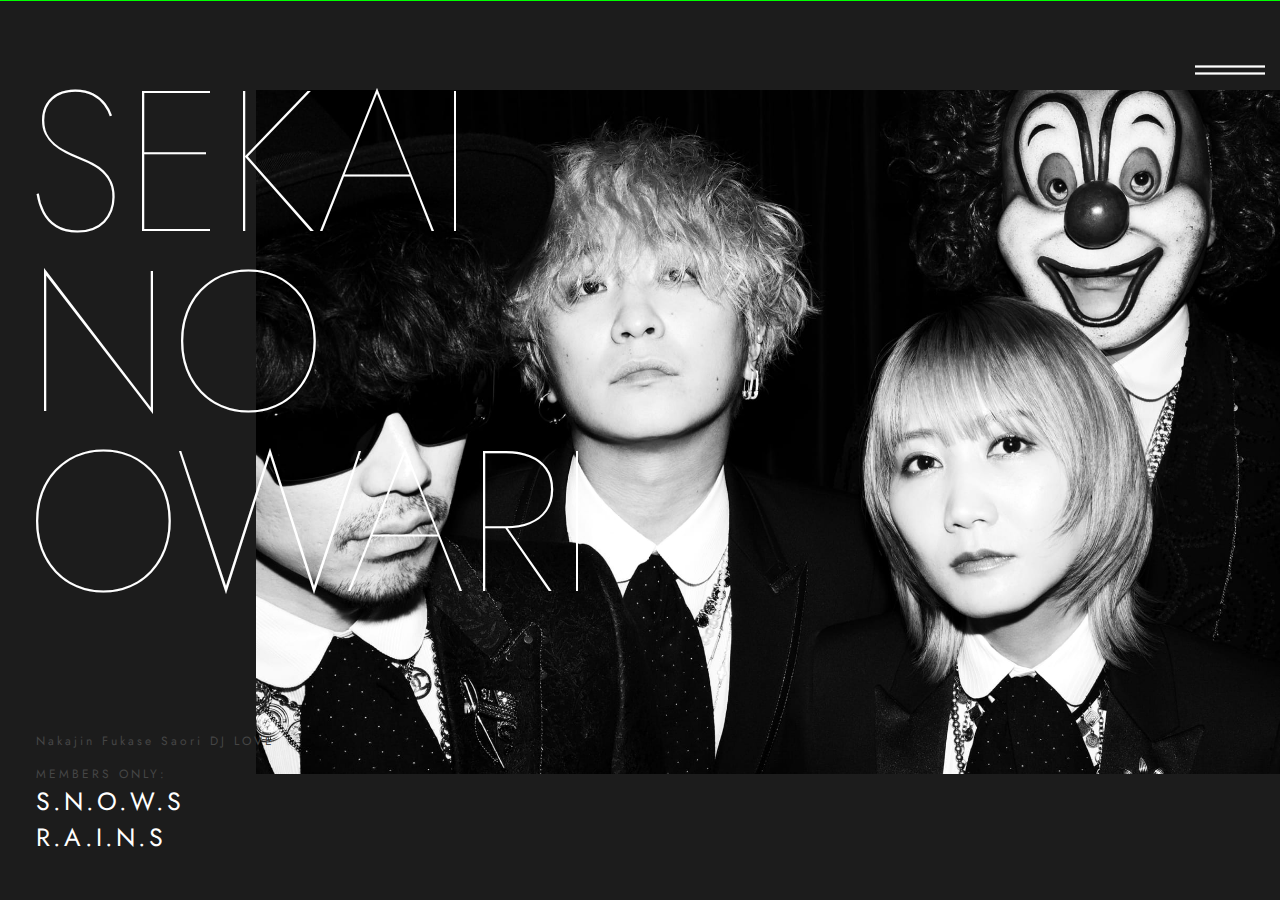
==== commit 4afe9fe2: "202010130513" ====
--- a/index.html
+++ b/index.html
@@ -36,40 +36,42 @@
 		</header>
 		<!-- 새창 gnb -->
 		<div class="gnbarea">
-			<div class="banner_h1 gnbtit">
-				<h1><a href="#">
-						SEKAI
-						NO
-						OWARI
-					</a></h1>
+			<div class="gnbbox">
+				<div class="gnbtit">
+					<h1><a href="#">
+							SEKAI
+							NO
+							OWARI
+						</a></h1>
+				</div>
+				<div class="gnbclose">×</div>
+				<div class="gnb">
+					<h3>CONTENTS : </h3>
+					<ul>
+						<li>
+							<a href="#">SCEHDULE</a>
+						</li>
+						<li>
+							<a onclick="location.href='info.html'">INFO</a>
+						</li>
+						<li>
+							<a href="#">DISCOGRAPHY</a>
+						</li>
+						<li>
+							<a href="#">PROFILE</a>
+						</li>
+						<li>
+							<a href="#">FANCLUB</a>
+						</li>
+						<li>
+							<a href="#">GOODS</a>
+						</li>
+						<li>
+							<a href="#">CONTACT</a>
+						</li>
+					</ul>
+				</div>
 			</div>
-			<div class="gnbclose">×</div>
-			<div class="fc gnb">
-				<h3>CONTENTS : </h3>
-				<ul>
-					<li>
-						<a href="#">SCEHDULE</a>
-					</li>
-					<li>
-						<a onclick="location.href='info.html'">INFO</a>
-					</li>
-					<li>
-						<a href="#">DISCOGRAPHY</a>
-					</li>
-					<li>
-						<a href="#">PROFILE</a>
-					</li>
-					<li>
-						<a href="#">FANCLUB</a>
-					</li>
-					<li>
-						<a href="#">GOODS</a>
-					</li>
-					<li>
-						<a href="#">CONTACT</a>
-					</li>
-				</ul>
-			</div>
 		</div>
 	</div>
 
@@ -77,11 +79,12 @@
 	<div id="wrap">
 
 		<!-- 1. 배너 영역 -->
-		<div class="page banner">
-			<img src="images/main_profile.jpg" class="mpro" data-enllax-ratio=".8" data-enllax-type="foreground">
-
-
-			<section class="inbox" id="banner">
+		<div class="page" id="banner">
+			
+
+
+			<section class="inbox banner">
+				<img src="images/main_profile.jpg" class="mpro" data-enllax-ratio=".8" data-enllax-type="foreground">
 
 				<div class="banner_h1">
 					<h1><a href="#">
@@ -157,7 +160,7 @@
 									<div class="cg">
 										<span>CATEGORY</span>
 									</div>
-									<h3 class="sub">SEKAI NO OWARI TikTok LIVE配信決定！</h3>
+									<h3 class="sub">SEKAI NO OWARI TikTok Live!</h3>
 								</div>
 								<p class="lazy_wrap nof">
 									<img src="images/jacket/album_eye.jpg" alt="">
@@ -245,7 +248,7 @@
 		<!-- 4. INFO -->
 
 		<div class="page" id="info">
-		
+
 			<section class="inbox info">
 
 				<h2 class="info_title">INFO</h2>
@@ -312,110 +315,98 @@
 		<div class="page" id="video">
 			<section class="inbox video">
 				<h2 class="video_title">VIDEO</h2>
-				<ul class="topics_list vdul">
-					<li data-url="rGGPG0Hbh8w">
-						<a href="#" class="ta">
-
-							<div class="cg_sub nof vt">
-								<div class="cg">
-									<span>CATEGORY : </span><small> 2020.07.28</small>
-								</div>
-								<h3 class="sub">「umbrella」</h3>
-							</div>
-							<p class="lazy_wrap nof vi">
-								<img src="images/thum1.jpg" alt="">
+				<div class="vl">
+					<ul class="vdul">
+						<li data-url="rGGPG0Hbh8w">
+
+							<div class="lazy_wrap_v">
 								<svg class="circle-fill">
 									<circle cx="41" cy="41" r="37" stroke="#fff" stroke-width="2"></circle>
 									<polygon fill="none" stroke="#fff" stroke-width="2" points="32,25 32,58 60,42"></polygon>
 								</svg>
-							</p>
-
-
-						</a>
-					</li>
-					<li data-url="6oq6aBGbKC0"><a href="#" class="ta">
-
-							<div class="cg_sub nof vt">
-								<div class="cg">
-									<span>CATEGORY : </span><small> 2020.07.28</small>
-								</div>
-								<h3 class="sub">「umbrella」</h3>
-							</div>
-							<p class="lazy_wrap nof vi">
-								<img src="images/thum2.jpg" alt="">
+							</div>
+							<span class="vdultit">
+								CATEGORY:
+								<small>MEDIA</small>
+								<strong>「umbrella」</strong>
+							</span>
+						</li>
+						<li data-url="6oq6aBGbKC0">
+							<div class="lazy_wrap_v">
+
 								<svg class="circle-fill">
 									<circle cx="41" cy="41" r="37" stroke="#fff" stroke-width="2"></circle>
 									<polygon fill="none" stroke="#fff" stroke-width="2" points="32,25 32,58 60,42"></polygon>
 								</svg>
-							</p>
-						</a></li>
-					<li data-url="Xw0URnMrFV8"><a href="#" class="ta">
-
-							<div class="cg_sub nof vt">
-								<div class="cg">
-									<span>CATEGORY : </span><small> 2020.07.28</small>
-								</div>
-								<h3 class="sub">「umbrella」</h3>
-							</div>
-							<p class="lazy_wrap nof vi">
-								<img src="images/thum3.jpg" alt="">
+							</div>
+							<span class="vdultit">
+								CATEGORY:
+								<small>MEDIA</small>
+								<strong>「umbrella」</strong>
+							</span>
+						</li>
+						<li data-url="Xw0URnMrFV8">
+							<div class="lazy_wrap_v">
+
 								<svg class="circle-fill">
 									<circle cx="41" cy="41" r="37" stroke="#fff" stroke-width="2"></circle>
 									<polygon fill="none" stroke="#fff" stroke-width="2" points="32,25 32,58 60,42"></polygon>
 								</svg>
-							</p>
-						</a></li>
-					<li data-url="bsWw7XTVo3k"><a href="#" class="ta">
-
-							<div class="cg_sub nof vt">
-								<div class="cg">
-									<span>CATEGORY : </span><small> 2020.07.28</small>
-								</div>
-								<h3 class="sub">「umbrella」</h3>
-							</div>
-							<p class="lazy_wrap nof vi">
-								<img src="images/thum4.jpg" alt="">
+							</div>
+							<span class="vdultit">
+								CATEGORY:
+								<small>MEDIA</small>
+								<strong>「umbrella」</strong>
+							</span>
+						</li>
+						<li data-url="bsWw7XTVo3k">
+							<div class="lazy_wrap_v">
+
 								<svg class="circle-fill">
 									<circle cx="41" cy="41" r="37" stroke="#fff" stroke-width="2"></circle>
 									<polygon fill="none" stroke="#fff" stroke-width="2" points="32,25 32,58 60,42"></polygon>
 								</svg>
-							</p>
-						</a></li>
-				</ul>
-
-			</section>
-			<!--top 버튼-->
+							</div>
+							<span class="vdultit">
+								CATEGORY:
+								<small>MEDIA</small>
+								<strong>「umbrella」</strong>
+							</span>
+						</li>
+					</ul>
+				</div>
+			</section>
+
+
+			<!--뮤직비디오 새창열기-->
+			<div id="yto">
+				<div id="screen">
+					<!--<iframe id="ytv" src="https://www.youtube.com/embed/rGGPG0Hbh8w" frameborder="0" allow="accelerometer; autoplay; clipboard-write; encrypted-media; gyroscope; picture-in-picture" allowfullscreen></iframe>-->
+				</div>
+				<div class="ytc">×</div>
+			</div>
+
+
+		</div>
+
+
+		<!-- 6. FOOTER -->
+
+		<footer class="page" id="ft">
 			<div class="gotop">
 				<span></span>
 				<span></span>
 			</div>
-			
-			<!--뮤직비디오 새창열기-->
-			<div id="yto">
-				<div id="screen">
-					<!--<iframe id="ytv" src="https://www.youtube.com/embed/rGGPG0Hbh8w" frameborder="0" allow="accelerometer; autoplay; clipboard-write; encrypted-media; gyroscope; picture-in-picture" allowfullscreen></iframe>-->
-				</div>
-				<div class="ytc">×</div>
-			</div>
-			
-			
-		</div>
-		
-
-
-
-
-		<!-- 6. FOOTER -->
-
-		<footer class="page" id="ft">
 			<section class="inbox ft">
-				<div class="fbx ftt">
-					<div class="col-4 ft1">
+				<!--top 버튼-->
+
+				<div class="ftt">
+					<div class="ft1">
 						<h3>
 							<a href="#">SEKAI NO OWARI</a>
 						</h3>
 						<ul class="fsns">
-							<li>
+							<li data-url="rGGPG0Hbh8w">
 								<a href="#" class="ico">
 									<img src="images/sns/fb_w.png" alt="">
 
@@ -441,8 +432,8 @@
 							</li>
 						</ul>
 					</div>
-					<div class="col-4 fbx fc">
-						<h3>CONTENTS : </h3>
+					<div class="fc">
+						<h3>CONTENTS</h3>
 						<ul>
 							<li>
 								<a href="#">SCEHDULE</a>
@@ -467,8 +458,8 @@
 							</li>
 						</ul>
 					</div>
-					<div class="col-4 fbx fc fm">
-						<h3>MEMBERS ONLY : </h3>
+					<div class="fm">
+						<h3>MEMBERS ONLY</h3>
 						<ul>
 							<li>
 								<a href="#">S.N.O.W.S.</a>
--- a/css/main.css
+++ b/css/main.css
@@ -17,6 +17,10 @@
 	height: 100%;
 	overflow: hidden;
 
+}
+
+body {
+	background-color: #000;
 }
 
 
@@ -66,7 +70,7 @@
 .toptit {
 	position: absolute;
 	top: 55px;
-	left: 15%;
+	left: 12%;
 	color: #fff;
 	display: none;
 	font-size: 2vw;
@@ -182,24 +186,48 @@
 	left: 0;
 	top: 0;
 	width: 100%;
-	height: 100vh;
-	background-color: rgba(0, 0, 0, 1);
+	height: 100%;
+	background-color: rgba(0, 0, 0, .9);
 	z-index: 99;
 	display: none;
-}
-
-.banner_h1.gnbtit h1 a {
-	display: block;
-	transform: scale(.5);
-}
-
-.gnbclose {
-	position: absolute;
-	right: 239px;
-    top: 13px;
-	width:100px;
-	height:100px;
-	color:#fff;
+	padding: 30px;
+	box-sizing: border-box;
+}
+
+.gnbbox {
+	position: relative;
+	width: 1440px;
+	max-width: 100%;
+	/*height: 100%;*/
+	margin: 0 auto;
+	height: 100%;
+	padding: 50px 100px;
+	outline: 1px solid #ff0;
+	box-sizing: border-box;
+
+
+}
+
+.gnbbox .gnbtit h1 a {
+	position: absolute;
+	top: 51px;
+	left:0;
+	/* left: 0; */
+	color: #fff;
+	width: 100px;
+	font-size: 10rem;
+	font-weight: 100;
+	line-height: 120px;
+
+}
+
+.gnbbox .gnbclose {
+	position: absolute;
+	right: 0px;
+	top: -18px;
+	width: 100px;
+	height: 100px;
+	color: #fff;
 	font-size: 5vw;
 	font-weight: 100;
 	cursor: pointer;
@@ -207,16 +235,30 @@
 	line-height: 100px;
 }
 
-.fc.gnb {
-	position: absolute;
-	right: 256px;
-	bottom: 90px;
-	transform: scale(1.2);
-}
-
-
-
-
+.gnbbox .gnb {
+	color: #fff;
+	position: absolute;
+	right: 0px;
+	bottom: 50px;
+	text-align: right;
+}
+
+
+.gnbbox .gnb h3 {
+	color: #404040;
+}
+
+.gnbbox .gnb li a {
+	font-size: 3vw;
+	font-weight: 100;
+	transition: all .5s linear;
+	display: block;
+	cursor: pointer;
+}
+
+.gnbbox .gnb li a:hover {
+	opacity: 0.3;
+}
 
 
 
@@ -226,35 +268,34 @@
 
 
 
-.banner {
-
+#banner {
+
+	background-color: #1c1c1c;
+}
+
+.banner{
 	position: relative;
-	/*	
-	background: url(../images/main_profile.jpg) no-repeat fixed 50% 50%;
-	background-size: 70%;*/
-	background-color: #1c1c1c;
-	/*overflow: hidden;*/
-
+	height:100%;
+	top: 0; 
+    transform: translateY(0);
 }
 
 /*움직일 배너 이미지*/
 .mpro {
 	position: absolute;
-	width: 70%;
-	left: 25%;
+	width:80%;
+	height:auto;
+	top:10%;
+	right:0;
 	transition: top 1s ease-out;
 }
 
-.banner_h1 {
-
-
+
+.banner_h1 a {
+	position: absolute;
+	top:2%;
+	left:2%;
 	width: 30%;
-}
-
-
-
-.banner_h1 a {
-
 	height: 300px;
 	color: #fff;
 	font-size: 200px;
@@ -265,7 +306,7 @@
 
 }
 
-.banner_h1 pre:hover {
+.banner_h1 a:hover {
 
 	color: rgba(255, 255, 255, .5);
 	transition: color .1s cubic-bezier(.1, .7, .6, .1);
@@ -273,17 +314,17 @@
 
 .banner_h2 {
 
+	position: absolute;
+	bottom:20%;
+	left:2%;
 	padding: 60px 10px;
 
 }
 
-.banner_h2 pre {
-
-	font-family: 'Jost', sans-serif;
-}
-
 .banner_h3 {
-
+	position: absolute;
+	bottom:10%;
+	left:2%;
 	padding: 0px 10px;
 
 }
@@ -426,7 +467,7 @@
 
 .cg_sub h3 {
 
-	font-size: 20px;
+	font-size: 0.6rem;
 	white-space: nowrap;
 }
 
@@ -750,62 +791,119 @@
 
 #video {
 	background-color: #1c1c1c;
+
+}
+
+#video .video {
 	position: relative;
-}
-
-.video {
-	top:0;
-	transform: none;
-	/*.inbox동시적용됨!*/
-	display: flex;
-	align-items: center;
-	justify-content: space-between;
-	transition: top 1s ease-out;
+	top: 0;
+	transform: translateY(0);
+	height: 100%;
+	padding: 0 20px;
+	box-sizing: border-box;
+
 }
 
 .video_title {
-	color: #e8e8e8;
+	position: absolute;
+	top: 50%;
+	left: -26px;
 	font-size: 72px;
 	font-family: 'Jost', sans-serif;
 	font-weight: 100;
 	letter-spacing: 10px;
-	transform: rotate(90deg)
-}
-
-.topics_list.vdul {
-	margin-left: 0;
-}
-
-.cg_sub.vt {
-
-	left: 0px;
-}
-
-.vi::after {
-	position: absolute;
-	content: '';
-	width: 100%;
-	height: 100%;
+	transform: rotate(90deg);
+	letter-spacing: 10px;
+	text-align: bottom;
+	color: #fff;
+	z-index: 2;
+
+}
+
+
+.vdul {
+	position: absolute;
+	right: 2%;
+	top: 50%;
+	transform: translateY(-50%);
+	overflow: hidden;
+	width: 70%;
+}
+
+.vdul li {
+
+	float: left;
+	width: 49%;
+	height: 300px;
+	margin-right: 2%;
+	margin-bottom: 5%;
+	box-sizing: border-box;
+	overflow: hidden;
+	position: relative;
+
+
+
+}
+
+.vdul li .lazy_wrap_v {
+	position: absolute;
 	top: 0;
 	left: 0;
-	background-color: rgba(255, 255, 255, .0);
-	transition: .5s linear;
-
-}
-
-.lazy_wrap.vi {
-	overflow: hidden;
-}
-
-.lazy_wrap.vi img {
-	width: 500px;
-	;
-}
-
-.vi:hover:after {
-	background-color: rgba(255, 255, 255, .3);
-}
-
+	width: 100%;
+	height: 100%;
+	/*background: url(../images/thum1.jpg);*/
+	background-repeat: no-repeat;
+	background-position: center center;
+	background-size: cover;
+	transform: scale(1);
+	transition: all .4s linear;
+	cursor: pointer;
+}
+
+.vdul li .lazy_wrap_v:hover {
+	transform: scale(1.1);
+}
+
+
+
+.vdul li .lazy_wrap_v::after {
+	content: '';
+	position: absolute;
+	width: 100%;
+	height: 100%;
+	top: 0;
+	left: 0;
+	background-color: rgba(255, 255, 255, 0.2);
+}
+
+.vdul li:hover .lazy_wrap_v::after {
+	background-color: rgba(255, 255, 255, 0);
+}
+
+.vdultit {
+	position: absolute;
+	bottom: 0;
+	padding: 0 0 10px 10px;
+	color: #fff;
+	box-sizing: border-box;
+	font-size: 1.3rem;
+}
+
+.vdultit strong {
+	display: block;
+}
+
+.vdul li:nth-child(2) {
+	margin: 0;
+}
+
+.vdul li:nth-child(3) {
+	margin-bottom: 0;
+}
+
+.vdul li:nth-child(4) {
+	margin: 0;
+}
 
 .circle-fill {
 	position: absolute;
@@ -817,17 +915,21 @@
 }
 
 
+
 /* 탑 버튼 */
 
 .gotop {
 	position: absolute;
-	bottom: 0;
+	top: 0;
+	left: 0;
+
 	width: 100%;
 	height: 100px;
 	background-color: #111;
 	cursor: pointer;
 	transition: all .3s linear;
-
+	/*display: none;
+*/
 }
 
 .gotop:hover {
@@ -857,48 +959,48 @@
 
 /* 뮤직비디오 창 열기 */
 
-#yto{
+#yto {
 	position: fixed;
-	width:100%;
-	height:100%;
+	width: 100%;
+	height: 100%;
 	background-color: #000;
-	left:0;
-	top:0;
+	left: 0;
+	top: 0;
 	display: none;
 	z-index: 99999;
 }
 
-#screen{
-    position: absolute;
-    top: 50%;
-    left: 50%;
-    transform: translate(-50%,-50%);
-    width: 50%;
-    background-color: #000;
+#screen {
+	position: absolute;
+	top: 50%;
+	left: 50%;
+	transform: translate(-50%, -50%);
+	width: 50%;
+	background-color: #000;
 }
 
 /*스크린비율유지*/
-#screen::before{
-    content: "";
-    display: block;
-    padding-top: 54%;
-    /*가상요소로 패딩탑을 주면 가로크기에 대한 정확한 비율이 나옴!*/
-}
-
-#ytv{
-	position: absolute;
-    top: 0;
-    width: 100%;
-	height:100%;
-
-}
-
-.ytc{
-	position: absolute;
-	right:0;
-	width:100px;
-	height:100px;
-	color:#fff;
+#screen::before {
+	content: "";
+	display: block;
+	padding-top: 54%;
+	/*가상요소로 패딩탑을 주면 가로크기에 대한 정확한 비율이 나옴!*/
+}
+
+#ytv {
+	position: absolute;
+	top: 0;
+	width: 100%;
+	height: 100%;
+
+}
+
+.ytc {
+	position: absolute;
+	right: 0;
+	width: 100px;
+	height: 100px;
+	color: #fff;
 	font-size: 5vw;
 	font-weight: 100;
 	cursor: pointer;
@@ -911,16 +1013,40 @@
 /* footer */
 
 #ft {
-	height: 70vh;
 	background-color: #000;
-}
-
-.fbx.ftt {
-	justify-content: space-between;
-}
-
-.ftt .col-4 {
-	flex-basis: 30%;
+	position: relative;
+}
+
+.ft {
+
+	padding: 30px;
+	box-sizing: border-box;
+}
+
+.ftt {
+	overflow: hidden;
+	margin-bottom: 30px;
+
+}
+
+.ftt div {
+	width: 399px;
+	float: left;
+	margin-right: 5%;
+
+}
+
+
+.ftt .fm {
+	width: 364px;
+	margin-right: 0;
+}
+
+.ftt .fc,
+.ftt .fm {
+	text-align: right;
+
+
 }
 
 .ft1 h3 {
@@ -943,7 +1069,7 @@
 }
 
 .fsns li {
-	margin-right: 30px;
+	margin-right: 20px;
 }
 
 .ico img {
@@ -958,10 +1084,23 @@
 	opacity: .4;
 }
 
+.fc {
+	margin: 0;
+	padding: 0;
+}
+
 .fc h3 {
 	color: #404040;
-	margin-right: 10px;
+	margin-right: 50px;
 	margin-top: 10px;
+	text-align: left;
+}
+
+.fm h3 {
+	color: #404040;
+	margin-right: 50px;
+	margin-top: 10px;
+	text-align: left;
 }
 
 .fc ul a {
@@ -972,11 +1111,23 @@
 	transition: .3s linear;
 }
 
-.fc ul a:hover {
+.fc ul a:hover,
+.fm ul a:hover {
 	color: rgba(255, 255, 255, .5);
 }
 
+
+.fm ul a {
+	font-size: 2vw;
+	color: #fff;
+	font-weight: 100;
+	letter-spacing: 3px;
+	transition: .3s linear;
+}
+
+
 .ft address {
+	display: block;
 	text-align: center;
 	color: #fff;
 	font-weight: 100;
--- a/css/media.css
+++ b/css/media.css
@@ -1,16 +1,85 @@
 @charset "utf-8";
 
+@media only screen and (max-width:1440px) {
+
+	.banner_h1 a {
+		top: 8%;
+	}
+
+
+	.banner_h2 {
+
+
+		bottom: 10%;
+
+
+	}
+
+	.banner_h3 {
+
+		bottom: 5%;
+
+
+	}
+
+	.gnbbox .gnbclose {
+		right: -31px;
+	}
+
+	.toptit {
+		left: 2%;
+	}
+
+	.ftt div {
+		margin-right: 4%;
+		margin-left: 8px;
+	}
+
+	.ftt {
+		display: flex;
+	}
+
+	.ftt div:last-child {
+		margin-left: 63px;
+	}
+
+	.ft address {
+		margin-top: 100px;
+	}
+
+
+}
+
 @media only screen and (max-width:1024px) {
 
+	.banner {
+		padding: 30px;
+		box-sizing: border-box;
+
+	}
+
+	.banner_h1 a {
+		line-height: 150px;
+	}
+
 	.mpro {
-
-		width: 80%;
-		margin-top: 10%;
-		left: 183px;
+		margin-top: 15%;
 	}
 
 	.toptit {
 		left: 3%;
+	}
+
+	.gnbbox .gnbtit h1 a {
+		left: 0;
+	}
+
+	.gnbbox .gnb {
+		right: 30px;
+	}
+	
+	.gnbbox .gnbclose{
+		font-size: 80px;
 	}
 
 	.hambuger span {
@@ -26,7 +95,7 @@
 	}
 
 	.schedule_title h2 {
-		top: -74px;
+		top: -50px;
 	}
 
 	.topics_list {
@@ -50,6 +119,11 @@
 		width: auto;
 	}
 
+	.schedule_list_detail li,
+	.infoul li {
+		width: 75vw;
+	}
+
 	.schedule_list {
 		position: absolute;
 		left: 50%;
@@ -58,7 +132,7 @@
 
 	.info_title {
 		position: absolute;
-		top: -155px;
+		top: -204px;
 		left: 50%;
 		transform: translateX(-50%);
 	}
@@ -71,32 +145,41 @@
 
 	/* video */
 
+	#video {
+		height: 100%;
+	}
+
+
 	.video_title {
-		position: absolute;
-		top: -93px;
+		top: 70px;
 		left: 50%;
 		transform: translateX(-50%);
 	}
 
-	.topics_list.vdul {
-		display: flex;
-		flex-wrap: wrap;
-		justify-content: space-between;
-
-	}
-
-	.topics_list.vdul li {
-		margin-right: 2%;
-		width: 48%;
-
-	}
-
-	.lazy_wrap.vi {
-		width: 76%;
-	}
+	.vdul {
+
+		position: absolute;
+		right: 2%;
+		top: 58%;
+		transform: translateY(-50%);
+		overflow: hidden;
+		width: 96%;
+
+	}
+
+	.gotop {
+
+		height: 62px;
+	}
+
 
 	#ft {
 		height: 50vh;
+	}
+
+	.ft {
+		padding: 0 20px;
+		padding-top: 100px;
 	}
 
 	.ft1 h3 {
@@ -104,58 +187,39 @@
 		line-height: 65px;
 	}
 
-	/*
-
-
-	.topics_list li {
-
-		width: 50%;
-		position: relative;
-
-	}
-
-	.cg_sub.vt {
-
-		left: 0px;
-	}
-
-	.vi::after {
-		position: absolute;
-		content: '';
-		width: 100%;
-		height: 100%;
-		top: 0;
-		left: 0;
-		background-color: rgba(255, 255, 255, .0);
-		transition: .5s linear;
-
-	}
-
-	.lazy_wrap.vi {
-		overflow: hidden;
-	}
-
-	.lazy_wrap.vi img {
-		width: 100%;
-
-	}
-
-	.vi:hover:after {
-		background-color: rgba(255, 255, 255, .3);
-	}
-
-
-
-*/
+	.ftt > div {
+		margin-right: 0;
+	}
+
+
 }
 
 @media only screen and (max-width:768px) {
+
+
+	.gnbbox .fc.gnb {
+		right: 57px;
+		bottom: 87px;
+		transform: scale(2);
+	}
+
+	.banner_h1 a {
+
+		font-size: 150px;
+		line-height: 110px;
+	}
+
 
 	.mpro {
 		width: 85%;
 		margin-top: 25%;
 		left: 88px;
 	}
+	
+	.gnbbox .gnb li a{
+		font-size: 6vw;
+	}
+	
 
 	.topics_list .date {
 		top: 9px;
@@ -167,37 +231,53 @@
 		width: 86%;
 	}
 
+	.vdultit {
+		font-size: 1rem;
+	}
+
+
+}
+
+@media only screen and (max-width:600px) {
+
+	#banner {
+		height: 135vw;
+	}
+
+	.mpro {
+		top: 112px;
+		width: 77%;
+	}
+
+	.banner {
+		height: 137vw;
+	}
+
 	.cg_sub h3 {
-		font-size: 2vw;
-	}
-
-	.ftt {
-		flex: 1;
-	}
-
-	.fc h3 {
-		margin-top: 0;
-	}
+		font-size: 15px;
+	}
+
+
 
 }
 
 @media only screen and (max-width:500px) {
 
 
-	.page {
-		height: 90%;
-	}
-
+	.gnbbox .gnbtit h1 a {
+		font-size: 6rem;
+		line-height: 80px;
+	}
+
+	.gnbbox .gnb li a {
+		font-size: 6vw;
+	}
+	
 
 	.banner_h1 a {
-		font-size: 20vw;
-		line-height: 77px;
-	}
-
-	#banner {
-		top: 2%;
-		left: 2%;
-		transform: none;
+		font-size: 99px;
+		line-height: 73px;
+		left: 6%;
 	}
 
 	.menu_toggle {
@@ -209,9 +289,9 @@
 	}
 
 	.mpro {
-		width: 90%;
-		margin-top: 81%;
-		left: 34px;
+
+		margin-top: 57%;
+
 	}
 
 	.toptit {
@@ -221,27 +301,30 @@
 	}
 
 	.banner_h2 {
-		width: 87px;
-		position: absolute;
-		width: 87px;
-		right: 0;
-		top: 0;
+		left: 82%;
+		top: 55px;
+		width: 30px;
+		padding: 0;
 	}
 
 	.banner_h3 {
-		text-align: end;
+		top: 38%;
+		left: 65%;
+		padding: 0;
+		text-align: right;
 	}
 
 	.topics {
-		height: 200%;
+		height: 157%;
 	}
 
 	.topics_title h2 {
 		top: -230px;
+		font-size: 50px;
 	}
 
 	.topics_list {
-		top: -63px;
+		top: -100px;
 		margin-left: 10%;
 		position: relative;
 	}
@@ -262,17 +345,26 @@
 		height: 139px;
 	}
 
+	.schedule_title h2 {
+		top: -38px;
+	}
+
 	.viewall {
 		font-size: 6vw;
 	}
 
 	.schedule_title h2 {
-		font-size: 8vw;
+		font-size: 50px;
+	}
+
+	.schabt b,
+	.iflitit {
+		font-size: 14px;
 	}
 
 	.info_title {
-		font-size: 8vw;
-		top: -92px;
+		font-size: 50px;
+		top: -160px;
 	}
 
 	.infoul {
@@ -280,7 +372,7 @@
 	}
 
 	#video {
-		height: 200%;
+		height: 143%;
 	}
 
 	.video {
@@ -288,21 +380,206 @@
 	}
 
 	.video_title {
-		top: -150px;
+
 		font-size: 8vw;
 	}
 
-	.topics_list.vdul li {
+	.vdul {
+		top: 172px;
+		transform: translateY(0%);
+
+	}
+
+	.vdul li {
 		width: 100%;
-		left: -33px;
+
+	}
+
+	.vdul li:nth-child(2),
+	.vdul li:nth-child(3) {
+		margin-bottom: 5%;
+	}
+
+	#ft {
+		height: 100%;
+	}
+
+	.ft {
+
+		height: 100%;
+		top: 0;
+		transform: translateY(0);
+
+	}
+
+	.ftt {
 		position: relative;
-	}
-
-	.cg_sub.vt {
-		left: 51px;
-	}
-	
-	#ft{
-		height:100%;
-	}
-}
+		height: 94%;
+	}
+
+	.ftt div {
+		width: 50%;
+	}
+
+	.ft1 {
+		position: absolute;
+		top: 100px;
+		left: 30px;
+	}
+
+	.ft1 h3 {
+		width: 100px;
+		line-height: 70px;
+		font-size: 80px;
+	}
+
+	.fsns {
+		position: absolute;
+		right: -183px;
+		top: 13px;
+	}
+
+	.fc {
+		position: absolute;
+		left: 30px;
+		top: 400px;
+
+	}
+
+	.ftt .fc,
+	.ftt .fm {
+		text-align: left;
+	}
+
+	.fc ul a,
+	.fm ul a {
+
+		font-size: 25px;
+	}
+
+	.ftt .fm {
+		position: absolute;
+		right: -170px;
+		top: 400px;
+	}
+
+
+	.ft address {
+		position: absolute;
+		bottom: 30px;
+		left: 50%;
+		font-size: 15px;
+		transform: translateX(-50%);
+		white-space: nowrap;
+	}
+
+}
+
+@media only screen and (max-width:412px) {
+
+	.banner_h3 {
+		left: 60%;
+	}
+
+	.mpro {
+		margin-top: 55%;
+		left: 10px;
+		width: 96%;
+	}
+
+
+}
+
+@media only screen and (max-width:380px) {
+
+	.banner_h1 a {
+		font-size: 67px;
+		line-height: 51px;
+	}
+
+	.banner_h2 {
+		left: 77%;
+	}
+
+	.banner_h3 {
+		left: 55%;
+	}
+
+}
+
+@media only screen and (max-width:360px) {
+
+
+	html,
+	body {
+		overflow: scroll;
+	}
+
+	
+
+
+	.gnbbox .gnbtit h1 a {
+		font-size: 6rem;
+		line-height: 80px;
+	}
+
+	.gnbbox .gnb {
+		top: 66%;
+		left: 38%;
+		transform: translate(-50%, -50%);
+	}
+
+	.gnbbox .gnb li a {
+		font-size: 10vw;
+		text-align: left;
+	}
+	
+	
+
+	.gnbbox .gnbclose {
+		font-size: 20vw;
+	}
+
+	.menu_toggle {
+		top: 43px;
+	}
+	
+	.topics{
+		height:163%;
+	}
+
+	.topics_list li {
+		margin-bottom: 17%;
+	}
+
+	.gotop {
+		height: 50px;
+	}
+
+	.ftt div {
+		width: 31%;
+	}
+
+	.ico img {
+		width: 15px;
+	}
+
+	.ft {
+		padding: 0;
+	}
+
+	.ft1 h3 {
+		line-height: 51px;
+		font-size: 58px;
+	}
+
+	.fc ul a,
+	.fm ul a {
+		font-size: 18px;
+	}
+
+	.ftt .fm {
+		right: -218px;
+	}
+
+}
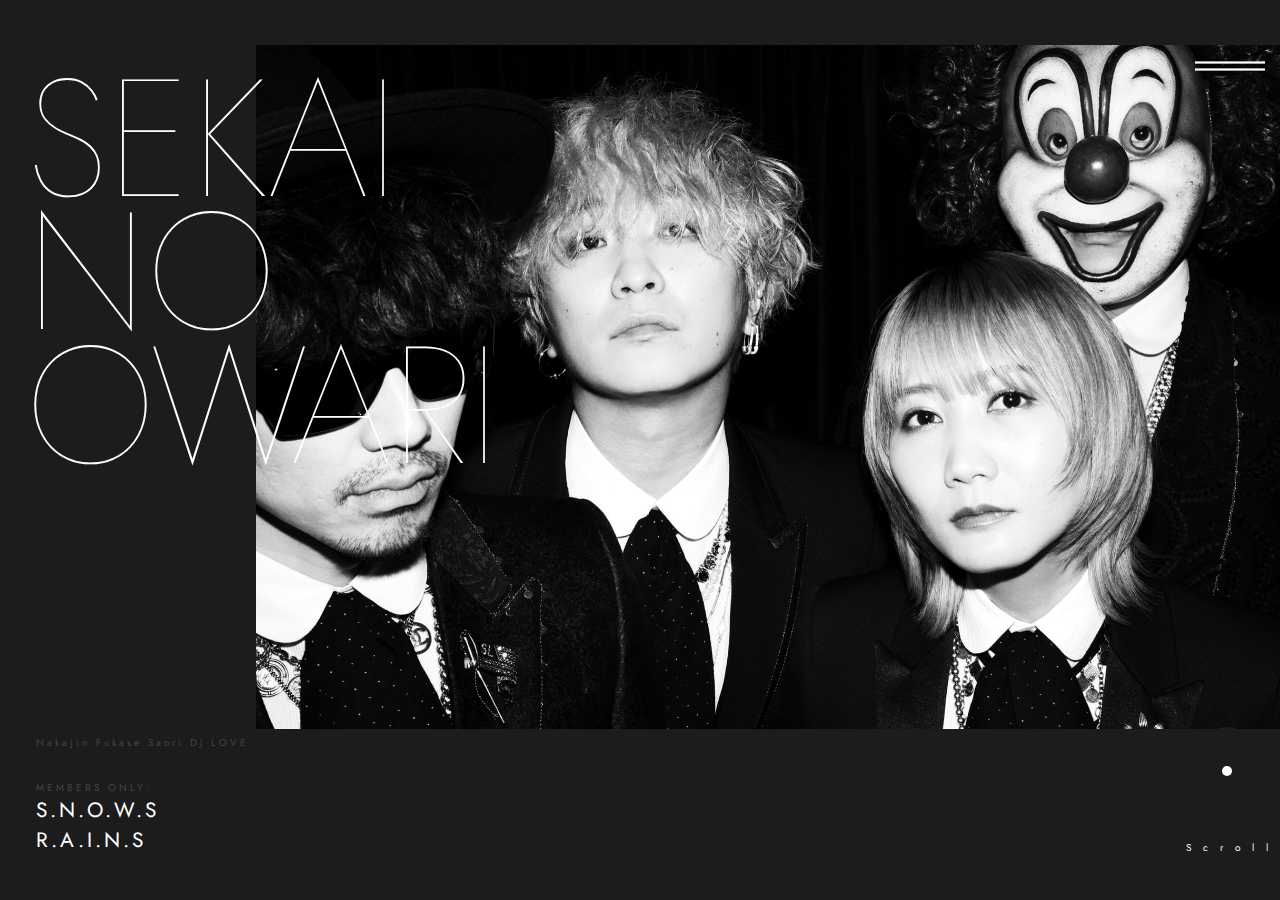
==== commit 4dadfcd3: "202010161059" ====
--- a/index.html
+++ b/index.html
@@ -36,7 +36,7 @@
 		</header>
 		<!-- 새창 gnb -->
 		<div class="gnbarea">
-			<div class="gnbbox">
+			<div class="inbox gnbbox">
 				<div class="gnbtit">
 					<h1><a href="#">
 							SEKAI
@@ -78,9 +78,10 @@
 
 	<div id="wrap">
 
+
 		<!-- 1. 배너 영역 -->
 		<div class="page" id="banner">
-			
+
 
 
 			<section class="inbox banner">
@@ -105,85 +106,34 @@
 						<li><a href="#">R.A.I.N.S</a></li>
 					</ul>
 				</div>
+				<div class="scroll">
+					<div class="mouse"></div>
+					<p class="text">Scroll</p>
+				</div>
+
 			</section>
 		</div>
 
 		<!-- 2. TOPICS -->
-		<div class="page topics">
-			<section class="inbox" id="topics">
-				<div class="fbx">
-					<div class="topics_title">
-						<h2>TOPICS</h2>
-					</div>
-					<ul class="topics_list">
-						<li>
-							<a href="#" class="ta">
-								<div class="date nof">
-									<strong>17</strong>
-									<p>2020</p>
-									<i>AUG</i>
-								</div>
-								<div class="cg_sub nof">
-									<div class="cg">
-										<span>CATEGORY</span>
-									</div>
-									<h3 class="sub">「umbrella」Music Video 公開！</h3>
-								</div>
-								<p class="lazy_wrap nof">
-									<img src="images/jacket/album_dropout.jpg" alt="">
-								</p>
-							</a>
-						</li>
-						<li><a href="#" class="ta">
-								<div class="date nof">
-									<strong>15</strong>
-									<p>2020</p>
-									<i>APR</i>
-								</div>
-								<div class="cg_sub nof">
-									<div class="cg">
-										<span>CATEGORY</span>
-									</div>
-									<h3 class="sub">「umbrella」Music Video 公開！</h3>
-								</div>
-								<p class="lazy_wrap nof">
-									<img src="images/jacket/album_umbrella.jpg" alt="">
-								</p>
-							</a></li>
-						<li><a href="#" class="ta">
-								<div class="date nof">
-									<strong>24</strong>
-									<p>2020</p>
-									<i>JUN</i>
-								</div>
-								<div class="cg_sub nof">
-									<div class="cg">
-										<span>CATEGORY</span>
-									</div>
-									<h3 class="sub">SEKAI NO OWARI TikTok Live!</h3>
-								</div>
-								<p class="lazy_wrap nof">
-									<img src="images/jacket/album_eye.jpg" alt="">
-								</p>
-							</a></li>
-						<li><a href="#" class="ta">
-								<div class="date nof">
-									<strong>17</strong>
-									<p>2020</p>
-									<i>JUN</i>
-								</div>
-								<div class="cg_sub nof">
-									<div class="cg">
-										<span>CATEGORY</span>
-									</div>
-									<h3 class="sub">「umbrella」Music Video 公開！</h3>
-								</div>
-								<p class="lazy_wrap nof">
-									<img src="images/jacket/album_sandawq.jpg" alt="">
-								</p>
-							</a></li>
-					</ul>
-				</div>
+		<div class="page" id="topics">
+			<section class="inbox topics">
+
+				<h2 class="topics_title">TOPICS</h2>
+				<ul class="topics_list">
+					<li>
+						<img src="images/topic.jpg" alt="">
+					</li>
+					<li>
+						<img src="images/topic.jpg" alt="">
+					</li>
+					<li>
+						<img src="images/topic.jpg" alt="">
+					</li>
+					<li>
+						<img src="images/topic.jpg" alt="">
+					</li>
+				</ul>
+
 			</section>
 		</div>
 
@@ -194,52 +144,52 @@
 				<div class="schedule_title">
 					<h2>SCHEDULE</h2>
 				</div>
-				<div class="schedule_list">
-					<ul class="schedule_list_detail">
-						<li>
-							<a href="#" class="scha">
-								<div class="schatop">
-									<p>CATEGORY :</p><span> MEDIA</span>
-								</div>
-								<div class="schabt"><b>8月26日(水)「スペースシャワー ライブアーカイブス ─SLS編 Part3─</b></div>
-							</a>
-						</li>
-						<li>
-							<a href="#" class="scha">
-								<div class="schatop">
-									<p>CATEGORY :</p><span> MEDIA</span>
-								</div>
-								<div class="schabt"><b>8月26日(水)「スペースシャワー ライブアーカイブス ─SLS編 Part3─</b></div>
-							</a>
-						</li>
-						<li>
-							<a href="#" class="scha">
-								<div class="schatop">
-									<p>CATEGORY :</p><span> MEDIA</span>
-								</div>
-								<div class="schabt"><b>8月26日(水)「スペースシャワー ライブアーカイブス ─SLS編 Part3─</b></div>
-							</a>
-						</li>
-						<li>
-							<a href="#" class="scha">
-								<div class="schatop">
-									<p>CATEGORY :</p><span> MEDIA</span>
-								</div>
-								<div class="schabt"><b>8月26日(水)「スペースシャワー ライブアーカイブス ─SLS編 Part3─</b></div>
-							</a>
-						</li>
-						<li>
-							<a href="#" class="viewall">
-								<span class="vwtxt">VIEW ALL</span>
-
-
-							</a>
-						</li>
-					</ul>
-
-
-
-				</div>
+
+				<ul class="schedule_list_detail">
+					<li>
+						<a href="#" class="scha">
+							<div class="schatop">
+								<p>CATEGORY :</p><span> MEDIA</span>
+							</div>
+							<div class="schabt"><b>8月26日(水)「スペースシャワー ライブアーカイブス ─SLS編 Part3─</b></div>
+						</a>
+					</li>
+					<li>
+						<a href="#" class="scha">
+							<div class="schatop">
+								<p>CATEGORY :</p><span> MEDIA</span>
+							</div>
+							<div class="schabt"><b>8月26日(水)「スペースシャワー ライブアーカイブス ─SLS編 Part3─</b></div>
+						</a>
+					</li>
+					<li>
+						<a href="#" class="scha">
+							<div class="schatop">
+								<p>CATEGORY :</p><span> MEDIA</span>
+							</div>
+							<div class="schabt"><b>8月26日(水)「スペースシャワー ライブアーカイブス ─SLS編 Part3─</b></div>
+						</a>
+					</li>
+					<li>
+						<a href="#" class="scha">
+							<div class="schatop">
+								<p>CATEGORY :</p><span> MEDIA</span>
+							</div>
+							<div class="schabt"><b>8月26日(水)「スペースシャワー ライブアーカイブス ─SLS編 Part3─</b></div>
+						</a>
+					</li>
+					<li>
+						<a href="#" class="viewall">
+							<span class="vwtxt">VIEW ALL</span>
+
+
+						</a>
+					</li>
+				</ul>
+
+
+
+
 
 
 			</section>
@@ -252,7 +202,7 @@
 			<section class="inbox info">
 
 				<h2 class="info_title">INFO</h2>
-				<ul class="infoul">
+				<ul class="infoul po">
 					<li>
 						<a href="#" class="scha">
 							<div class="">
@@ -299,7 +249,7 @@
 						</a>
 					</li>
 					<li>
-						<a href="#" class="viewall">
+						<a href="#" class="viewall scdv">
 							<span class="vwtxt">VIEW ALL</span>
 						</a>
 
@@ -388,111 +338,96 @@
 
 
 		</div>
+		<div class="gotop">
+			<span></span>
+			<span></span>
+		</div>
 
 
 		<!-- 6. FOOTER -->
 
 		<footer class="page" id="ft">
-			<div class="gotop">
-				<span></span>
-				<span></span>
-			</div>
-			<section class="inbox ft">
-				<!--top 버튼-->
-
-				<div class="ftt">
+			<!--top 버튼-->
+
+			<section class="ft">
+				<div class="ft_top">
 					<div class="ft1">
-						<h3>
-							<a href="#">SEKAI NO OWARI</a>
-						</h3>
-						<ul class="fsns">
-							<li data-url="rGGPG0Hbh8w">
-								<a href="#" class="ico">
-									<img src="images/sns/fb_w.png" alt="">
-
-								</a>
-							</li>
-							<li>
-								<a href="#" class="ico">
-									<img src="images/sns/insta_w.png" alt="">
-
-								</a>
-							</li>
-							<li>
-								<a href="#" class="ico">
-									<img src="images/sns/yt_w.png" alt="">
-
-								</a>
-							</li>
-							<li>
-								<a href="#" class="ico">
-									<img src="images/sns/line_w.png" alt="">
-
-								</a>
+						<h2>
+							SEKAI NO OWARI
+						</h2>
+
+					</div>
+					<div class="ft2">
+						<p>CONTENTS :</p>
+						<ul>
+							<li>
+								<a href="#">SCEHDULE</a>
+							</li>
+							<li>
+								<a href="#">INFO</a>
+							</li>
+							<li>
+								<a href="#">DISCOGRAPHY</a>
+							</li>
+							<li>
+								<a href="#">PROFILE</a>
+							</li>
+							<li>
+								<a href="#">FANCLUB</a>
+							</li>
+							<li>
+								<a href="#">GOODS</a>
+							</li>
+							<li>
+								<a href="#">CONTACT</a>
 							</li>
 						</ul>
 					</div>
-					<div class="fc">
-						<h3>CONTENTS</h3>
+					<div class="ft3">
+						<p>MEMBERS ONLY :</p>
 						<ul>
 							<li>
-								<a href="#">SCEHDULE</a>
-							</li>
-							<li>
-								<a href="#">INFO</a>
-							</li>
-							<li>
-								<a href="#">DISCOGRAPHY</a>
-							</li>
-							<li>
-								<a href="#">PROFILE</a>
-							</li>
-							<li>
-								<a href="#">FANCLUB</a>
-							</li>
-							<li>
-								<a href="#">GOODS</a>
-							</li>
-							<li>
-								<a href="#">CONTACT</a>
+								<a href="#">S.N.O.W.S.</a>
+							</li>
+							<li>
+								<a href="#">R.A.I.N.S.</a>
 							</li>
 						</ul>
 					</div>
-					<div class="fm">
-						<h3>MEMBERS ONLY</h3>
-						<ul>
-							<li>
-								<a href="#">S.N.O.W.S.</a>
-							</li>
-							<li>
-								<a href="#">R.A.I.N.S.</a>
-							</li>
-						</ul>
+				</div>
+				<div class="ft_bottom">
+
+					<ul class="fsns">
+						<li>
+
+							<img src="images/sns/fb_w.png" alt="" class="ico">
+
+
+						</li>
+						<li>
+
+							<img src="images/sns/insta_w.png" alt="" class="ico">
+
+
+						</li>
+						<li>
+
+							<img src="images/sns/yt_w.png" alt="" class="ico">
+
+
+						</li>
+						<li>
+							<img src="images/sns/line_w.png" alt="" class="ico">
+						</li>
+					</ul>
+
+					<div class="fcopy">
+						<address>Copyright © TOKYO FANTASY Inc. All Rights Reserved.</address>
 					</div>
 				</div>
-				<address>Copyright © TOKYO FANTASY Inc. All Rights Reserved.</address>
-
 			</section>
 		</footer>
 	</div>
 
 
-
-
-
-	<ul class="grid">
-		<li></li>
-		<li></li>
-		<li></li>
-		<li></li>
-		<li></li>
-		<li></li>
-		<li></li>
-		<li></li>
-		<li></li>
-		<li></li>
-		<li></li>
-		<li></li>
-	</ul>
-
 </body></html>
--- a/css/main.css
+++ b/css/main.css
@@ -21,16 +21,10 @@
 
 body {
 	background-color: #000;
-}
-
-
-/* 그리드 재정의 */
-.grid {
-
-	width: 1762px;
-	z-index: -1;
-
-}
+	
+}
+
+/* 공통 */
 
 
 .page {
@@ -42,14 +36,13 @@
 
 .inbox {
 	position: relative;
-	top: 50%;
+	/*top: 50%;*/
 	/*세로크기의 중앙에 오도록 셋팅*/
-	transform: translateY(-50%);
+	/*transform: translateY(-50%);*/
 	width: 1440px;
 	max-width: 100%;
-	/*height: 100%;*/
+	height: 100%;
 	margin: 0 auto;
-
 }
 
 #wrap {
@@ -64,16 +57,19 @@
 	position: relative;
 	z-index: 999;
 	width: 100%;
-	outline: 1px solid lime;
+}
+
+#top {
+	position: relative;
 }
 
 .toptit {
 	position: absolute;
-	top: 55px;
+	top: 4.58rem;
 	left: 12%;
 	color: #fff;
 	display: none;
-	font-size: 2vw;
+	font-size: 4.16rem;
 	font-weight: 100;
 	transition: .8s ease-out;
 	cursor: pointer;
@@ -85,7 +81,7 @@
 
 	position: absolute;
 	right: 0;
-	top: 50px;
+	top: 4.58rem;
 	width: 100px;
 	height: 40px;
 	cursor: pointer;
@@ -187,7 +183,7 @@
 	top: 0;
 	width: 100%;
 	height: 100%;
-	background-color: rgba(0, 0, 0, .9);
+	background-color: rgba(0, 0, 0, 1);
 	z-index: 99;
 	display: none;
 	padding: 30px;
@@ -195,15 +191,10 @@
 }
 
 .gnbbox {
-	position: relative;
-	width: 1440px;
-	max-width: 100%;
-	/*height: 100%;*/
-	margin: 0 auto;
-	height: 100%;
+
 	padding: 50px 100px;
-	outline: 1px solid #ff0;
 	box-sizing: border-box;
+	/* outline: 1px solid #ff0;*/
 
 
 }
@@ -211,7 +202,7 @@
 .gnbbox .gnbtit h1 a {
 	position: absolute;
 	top: 51px;
-	left:0;
+	left: 0;
 	/* left: 0; */
 	color: #fff;
 	width: 100px;
@@ -228,7 +219,7 @@
 	width: 100px;
 	height: 100px;
 	color: #fff;
-	font-size: 5vw;
+	font-size: 8.3rem;
 	font-weight: 100;
 	cursor: pointer;
 	text-align: center;
@@ -239,7 +230,7 @@
 	color: #fff;
 	position: absolute;
 	right: 0px;
-	bottom: 50px;
+	bottom: 0px;
 	text-align: right;
 }
 
@@ -249,7 +240,7 @@
 }
 
 .gnbbox .gnb li a {
-	font-size: 3vw;
+	font-size: 4rem;
 	font-weight: 100;
 	transition: all .5s linear;
 	display: block;
@@ -260,48 +251,40 @@
 	opacity: 0.3;
 }
 
-
-
+.gnbbox .gnb li a::after{
+	content:'';
+	
+}
 
 
 /*////////// 1. 배너영역  /////////////*/
 
-
-
 #banner {
 
 	background-color: #1c1c1c;
 }
 
-.banner{
-	position: relative;
-	height:100%;
-	top: 0; 
-    transform: translateY(0);
-}
 
 /*움직일 배너 이미지*/
 .mpro {
 	position: absolute;
-	width:80%;
-	height:auto;
-	top:10%;
-	right:0;
+	width: 80%;
+	top: 5%;
+	right: 0;
 	transition: top 1s ease-out;
 }
 
 
 .banner_h1 a {
 	position: absolute;
-	top:2%;
-	left:2%;
+	top: 2%;
+	left: 2%;
 	width: 30%;
-	height: 300px;
-	color: #fff;
-	font-size: 200px;
+	color: #fff;
+	font-size: 16.66rem;
 	font-family: 'Jost', sans-serif;
 	font-weight: 100;
-	line-height: 180px;
+	line-height: 13.33rem;
 	transition: color .1s ease-in-out;
 
 }
@@ -315,16 +298,16 @@
 .banner_h2 {
 
 	position: absolute;
-	bottom:20%;
-	left:2%;
+	bottom: 20%;
+	left: 2%;
 	padding: 60px 10px;
 
 }
 
 .banner_h3 {
 	position: absolute;
-	bottom:10%;
-	left:2%;
+	bottom: 10%;
+	left: 2%;
 	padding: 0px 10px;
 
 }
@@ -340,7 +323,7 @@
 .banner_h3 a {
 
 	color: #fff;
-	font-size: 25px;
+	font-size: 2.08rem;
 
 }
 
@@ -348,200 +331,351 @@
 
 	color: rgba(255, 255, 255, .5);
 	transition: color .1s cubic-bezier(.1, .7, .6, .1);
-
-}
-
-
-
+}
+
+.scroll {
+	position: absolute;
+	bottom:5%;
+	right:0;
+	display: flex;
+	flex-direction: column;
+	align-items: center;
+	
+}
+
+.mouse{
+  width: 52px;
+  height: 88px;
+  position: relative;
+  background: #1c1c1c linear-gradient(transparent 0%, transparent 50%,#ffffff 50%,#ffffff 100%);
+  background-size: 100% 200%;
+  border-radius: 100px;
+  animation: colorSlide 5s linear infinite,
+             nudgeMouse 5s ease-out infinite;
+}
+
+.mouse:before,
+.mouse:after{
+  content: '';
+  position: absolute;
+  top: 0;
+  bottom: 0;
+  right: 0;
+  left: 0;
+  margin: auto;
+}
+
+.mouse:before{
+  width: 46px;
+  height: 82px;
+  background-color: #1c1c1c;
+  border-radius: 100px;
+}
+.mouse:after{
+  background-color: #ffffff;
+  width: 10px;
+  height: 10px;
+  border-radius: 100%;
+  animation: trackBallSlide 5s linear infinite;
+}
+.text{
+  margin-top: 25px;
+  letter-spacing: 12px;
+  color: #fff;
+  text-indent: 12px;
+  animation: colorText 5s ease-out infinite,
+             nudgeText 5s ease-out infinite;
+}
+
+/* Animations */
+@keyframes colorSlide{
+  0% {
+    background-position: 0% 100%;
+  }
+  20% {
+    background-position: 0% 0%;
+  }
+  21% {
+    background-color: #4e5559;
+  }
+  29.99% {
+    background-color: #ffffff;
+    background-position: 0% 0%;
+  }
+  30% {
+    background-color: #4e5559;
+    background-position: 0% 100%;
+  }
+  50% {
+    background-position: 0% 0%;
+  }
+  51% {
+    background-color: #4e5559;
+  }
+  59% {
+    background-color: #ffffff;
+    background-position: 0% 0%;
+  }
+  60% {
+    background-color: #4e5559;
+    background-position: 0% 100%;
+  }
+  80% {
+    background-position: 0% 0%;
+  }
+  81% {
+    background-color: #4e5559;
+  }
+  90%, 100% {
+    background-color: #ffffff;
+  }
+}
+
+@keyframes colorText{
+  21% {
+    color: #4e5559;
+  }
+  30% {
+    color: #ffffff;
+  }
+  51% {
+    color: #4e5559;
+  }
+  60% {
+    color: #ffffff;
+  }
+  81% {
+    color: #4e5559;
+  }
+  90% {
+    color: #ffffff;
+  }
+} 
+
+@keyframes trackBallSlide{
+  0%{
+    opacity: 1;
+    transform: scale(1) translateY(-20px);
+  }
+  6%{
+    opacity: 1;
+    transform: scale(0.9) translateY(5px);
+  }
+  14%{
+    opacity: 0;
+    transform: scale(0.4) translateY(40px);
+  }
+  15%, 19%{
+    opacity: 0;
+    transform: scale(0.4) translateY(-20px);
+  }
+  28%, 29.99%{
+    opacity: 1;
+    transform: scale(1) translateY(-20px);
+  }
+  30%{
+    opacity: 1;
+    transform: scale(1) translateY(-20px);
+  }
+  36%{
+    opacity: 1;
+    transform: scale(0.9) translateY(5px);
+  }
+  44%{
+    opacity: 0;
+    transform: scale(0.4) translateY(40px);
+  }
+  45%, 49%{
+    opacity: 0;
+    transform: scale(0.4) translateY(-20px);
+  }
+  58%, 59.99%{
+    opacity: 1;
+    transform: scale(1) translateY(-20px);
+  }
+  60%{
+    opacity: 1;
+    transform: scale(0.9) translateY(-20px);
+  }
+  66%{
+    opacity: 1;
+    transform: scale(0.9) translateY(5px);
+  }
+  74%{
+    opacity: 0;
+    transform: scale(0.4) translateY(40px);
+  }
+  75%, 79%{
+    opacity: 0;
+    transform: scale(0.4) translateY(-20px);
+  }
+  88%, 100%{
+    opacity: 1;
+    transform: scale(1) translateY(-20px);
+  }
+}
+@keyframes nudgeMouse{
+  0%{
+    transform: translateY(0);
+  }
+  20%{
+    transform: translateY(8px);
+  }
+  30%{
+    transform: translateY(0);
+  }
+  50%{
+    transform: translateY(8px);
+  }
+  60%{
+    transform: translateY(0);
+  }
+  80%{
+    transform: translateY(8px);
+  }
+  90%{
+    transform: translateY(0);
+  }
+}
+@keyframes nudgeText {
+  0%{
+    transform: translateY(0);
+  }
+  20%{
+    transform: translateY(2px);
+  }
+  30%{
+    transform: translateY(0);
+  }
+  50%{
+    transform: translateY(2px);
+  }
+  60%{
+    transform: translateY(0);
+  }
+  80%{
+    transform: translateY(2px);
+  }
+  90%{
+    transform: translateY(0);
+  }
+}
 
 /* topics */
 
-.topics {
+#topics {
 
 	background-color: #000238;
 	color: #e9e9e9;
 
 }
 
-#topics {
-
-
-	top: 20%;
-	transform: translate(0%);
-
-}
-
-.topics_title h2 {
-
-
-	position: absolute;
-	left: -90px;
-	font-size: 72px;
-	transform: rotate(90deg);
+.topics {
+	overflow: hidden;
+	display: flex;	
+	align-items: center;
+	justify-content: space-between;
+}
+#topics .topics_title{
+	flex-basis: 20%;
+	font-size: 5rem;
+	writing-mode: vertical-rl;
 	font-family: 'Jost', sans-serif;
 	font-weight: 100;
 	letter-spacing: 10px;
-	text-align: bottom;
-}
-
-.topics_list {
-
-	margin-left: 200px;
+	color: #fff;
+		
+}
+
+#topics .topics_list{
+	padding:0 100px;
 	display: flex;
-	flex-wrap: wrap;
-	width: 1230px;
-	height: 620px;
-
-}
-
-.topics_list li {
-
-	width: 50%;
-	position: relative;
-
-}
-
-
-.ta {
-
-	width: 100%;
-	color: #fff;
-	opacity: .9;
-	display: flex;
-
-}
-
-.topics_list .date {
-
-	position: absolute;
+	align-items: center;
+	justify-content: center;
+	flex-wrap:wrap;
+	transition:all 1.2s ease-out;
+}
+
+#topics .topics_list li{
+	
+	flex-basis: 46%;
+	margin: 2%;
+	position: relative;
+	overflow: hidden;
+	cursor: pointer;
+}
+
+#topics .topics_list li img{
+	width: 100%;
+	object-fit: cover;
+}
+
+
+#topics .topics_list li::after {
+	content: '';
+	position: absolute;
+	width: 100%;
+	height: 100%;
 	top: 0;
 	left: 0;
-
-
-}
-
-.topics_list .date strong {
-
-	font-size: 2.25rem;
-
-}
-
-
-.topics_list .date p {
-
-	position: absolute;
-	top: 10px;
-	left: 50px;
-
-}
-
-.topics_list .date i {
-
-	position: absolute;
-	top: 30px;
-	left: 50px;
-
-}
-
-.cg_sub {
-
-	position: absolute;
-	bottom: 0px;
+	background-color: rgba(255, 255, 255, 0);
+	transition: background .3s ease-out;
+}
+
+
+#topics .topics_list li img {
+	width: 100%;
+	transform: scale(1);
+	transform-origin: top;
+	transition: all .3s linear;
+}
+
+#topics .topics_list li:hover img {
+	transform: scale(1.1);
+}
+
+#topics .topics_list li:hover::after {
+	background-color: rgba(255, 255, 255, 0.2);
+}
+
+
+
+/* 3. SCHEDULE */
+
+#schedule {
+
+
+	background-color: #fff;
+
+}
+
+.schedule {
+
+	padding: 100px 0;
+	box-sizing: border-box;
+
+}
+
+
+.schedule_title h2 {
+
+	position: absolute;
 	left: 0;
-	z-index: 1;
-	width: 86%;
-	margin-bottom: 30px;
-
-
-}
-
-.cg_sub .cg span {
-
-	display: inline-block;
-	letter-spacing: 1px;
-	margin-bottom: 10px;
-	margin-left: 10px;
-	opacity: .2;
-
-}
-
-.cg_sub h3 {
-
-	font-size: 0.6rem;
-	white-space: nowrap;
-}
-
-.lazy_wrap {
-
-	position: absolute;
-	width: 500px;
-	height: 300px;
-	right: 0;
-	bottom: 0;
-	top: 20px;
-	background-color: rgba(255, 255, 255, 0);
-	display: flex;
-	justify-content: center;
-	opacity: 1;
-	transition: background .7s ease-out;
-	overflow: hidden;
-}
-
-.lazy_wrap img {
-
-	width: 300px;
-	height: 300px;
-	z-index: 2px;
-	transform: scale(1);
-	transition: all .5s ease-out;
-
-}
-
-.lazy_wrap:hover {
-
-	background-color: rgba(255, 255, 255, .3);
-}
-
-.lazy_wrap:hover img {
-
-	transform: scale(1.15);
-}
-
-
-/* 3. SCHEDULE */
-
-#schedule {
-
-	padding-top: 100px;
-	background-color: #fff;
-
-}
-
-.schedule {
-	display: flex;
-	height: 100%;
-	justify-content: space-between;
-	align-items: center;
-}
-
-
-.schedule_title h2 {
-
-	position: absolute;
-	left: -100px;
-	transform: rotate(90deg);
-	font-size: 72px;
+	top: 50%;
+	transform: translateY(-50%);
+	font-size: 5rem;
+	writing-mode: vertical-rl;
 	font-family: 'Jost', sans-serif;
 	font-weight: 100;
 	letter-spacing: 10px;
-	text-align: bottom;
-	color: #000;
 
 }
 
 
 .schedule_list_detail {
-	width: 100vh;
+	position: absolute;
+	width: 80%;
+	right: 0;
 }
 
 
@@ -730,31 +864,36 @@
 
 /* info */
 #info {
+
+	background-color: #f1f1f1;
+
+}
+
+.info {
+
 	padding-top: 100px;
-	background-color: #f1f1f1;
-
-}
-
-.info {
-
-	display: flex;
-	align-items: center;
-	justify-content: space-between;
+	box-sizing: border-box;
+
 
 }
 
 .info_title {
-	font-size: 72px;
+	position: absolute;
+	left: 0;
+	top: 50%;
+	transform: translateY(-50%);
+	font-size: 5rem;
+	writing-mode: vertical-rl;
 	font-family: 'Jost', sans-serif;
 	font-weight: 100;
 	letter-spacing: 10px;
-	transform: rotate(90deg);
-	letter-spacing: 10px;
-	text-align: bottom;
 }
 
 .infoul {
-	width: 100vh;
+	width: 80%;
+	position: absolute;
+	right: 0;
+
 }
 
 .infoul li {
@@ -806,17 +945,15 @@
 
 .video_title {
 	position: absolute;
+	left: 0;
 	top: 50%;
-	left: -26px;
-	font-size: 72px;
+	transform: translateY(-50%);
+	font-size: 5rem;
+	writing-mode: vertical-rl;
 	font-family: 'Jost', sans-serif;
 	font-weight: 100;
 	letter-spacing: 10px;
-	transform: rotate(90deg);
-	letter-spacing: 10px;
-	text-align: bottom;
-	color: #fff;
-	z-index: 2;
+	color: #fff;
 
 }
 
@@ -916,13 +1053,65 @@
 
 
 
+/* 뮤직비디오 창 열기 */
+
+#yto {
+	position: fixed;
+	width: 100%;
+	height: 100%;
+	background-color: #000;
+	left: 0;
+	top: 0;
+	display: none;
+	z-index: 99999;
+}
+
+#screen {
+	position: absolute;
+	top: 50%;
+	left: 50%;
+	transform: translate(-50%, -50%);
+	width: 50%;
+	background-color: #000;
+}
+
+/*스크린비율유지*/
+#screen::before {
+	content: "";
+	display: block;
+	padding-top: 54%;
+	/*가상요소로 패딩탑을 주면 가로크기에 대한 정확한 비율이 나옴!*/
+}
+
+#ytv {
+	position: absolute;
+	top: 0;
+	width: 100%;
+	height: 100%;
+
+}
+
+.ytc {
+	position: absolute;
+	right: 0;
+	width: 100px;
+	height: 100px;
+	color: #fff;
+	font-size: 5vw;
+	font-weight: 100;
+	cursor: pointer;
+	text-align: center;
+	line-height: 100px;
+}
+
+
+
 /* 탑 버튼 */
 
 .gotop {
-	position: absolute;
+	position: relative;
 	top: 0;
 	left: 0;
-
 	width: 100%;
 	height: 100px;
 	background-color: #111;
@@ -933,9 +1122,7 @@
 }
 
 .gotop:hover {
-
 	background-color: #222;
-
 }
 
 .gotop span {
@@ -957,179 +1144,120 @@
 }
 
 
-/* 뮤직비디오 창 열기 */
-
-#yto {
-	position: fixed;
-	width: 100%;
-	height: 100%;
+
+
+/* footer */
+
+#ft {
+	position: relative;
 	background-color: #000;
-	left: 0;
-	top: 0;
-	display: none;
-	z-index: 99999;
-}
-
-#screen {
-	position: absolute;
-	top: 50%;
-	left: 50%;
-	transform: translate(-50%, -50%);
-	width: 50%;
-	background-color: #000;
-}
-
-/*스크린비율유지*/
-#screen::before {
-	content: "";
+	color: #fff;
+
+}
+
+.ft {
+	position: relative;
+	/*세로크기의 중앙에 오도록 셋팅*/
+	width: 1440px;
+	max-width: 100%;
+	margin: 0 auto;
+
+}
+
+.ft_top {
+	width: 100%;
+	/*height:500px;*/
+	padding: 200px 0;
+	box-sizing: border-box;
+	overflow: hidden;
+
+}
+
+.ft_top > div {
+	float: left;
+	width: 32%;
+	margin-right: 2%;
+	box-sizing: border-box;
+}
+
+.ft_top > div:last-child {
+	margin-right: 0;
+}
+
+.ft1 h2 {
+	font-size: 8vw;
+	color: #fff;
+	font-weight: 100;
+	line-height: 116px;
+	transition: all .2s linear;
+	cursor: pointer;
+}
+
+.ft2 p,
+.ft3 p {
+	color: #404040;
+	font-size: 1.6rem;
+}
+
+.ft2 ul li a,
+.ft3 ul li a {
 	display: block;
-	padding-top: 54%;
-	/*가상요소로 패딩탑을 주면 가로크기에 대한 정확한 비율이 나옴!*/
-}
-
-#ytv {
-	position: absolute;
-	top: 0;
-	width: 100%;
-	height: 100%;
-
-}
-
-.ytc {
-	position: absolute;
-	right: 0;
-	width: 100px;
-	height: 100px;
-	color: #fff;
-	font-size: 5vw;
-	font-weight: 100;
-	cursor: pointer;
-	text-align: center;
-	line-height: 100px;
-}
-
-
-
-/* footer */
-
-#ft {
-	background-color: #000;
-	position: relative;
-}
-
-.ft {
-
-	padding: 30px;
-	box-sizing: border-box;
-}
-
-.ftt {
-	overflow: hidden;
-	margin-bottom: 30px;
-
-}
-
-.ftt div {
-	width: 399px;
-	float: left;
-	margin-right: 5%;
-
-}
-
-
-.ftt .fm {
-	width: 364px;
-	margin-right: 0;
-}
-
-.ftt .fc,
-.ftt .fm {
-	text-align: right;
-
-
-}
-
-.ft1 h3 {
-	font-size: 6vw;
-	margin-bottom: 30px;
-	color: #fff;
-	font-weight: 100;
-	line-height: 100px;
-	transition: all .2s linear;
-}
-
-.ft1 h3:hover {
-	color: rgba(255, 255, 255, .5);
-}
-
-
-.fsns {
-	display: flex;
-
-}
-
-.fsns li {
-	margin-right: 20px;
-}
-
-.ico img {
-	width: 20px;
-	opacity: 1;
-	transition: .3s linear;
-
-}
-
-
-.ico:hover img {
-	opacity: .4;
-}
-
-.fc {
-	margin: 0;
-	padding: 0;
-}
-
-.fc h3 {
-	color: #404040;
-	margin-right: 50px;
-	margin-top: 10px;
-	text-align: left;
-}
-
-.fm h3 {
-	color: #404040;
-	margin-right: 50px;
-	margin-top: 10px;
-	text-align: left;
-}
-
-.fc ul a {
 	font-size: 2vw;
 	color: #fff;
 	font-weight: 100;
 	letter-spacing: 3px;
 	transition: .3s linear;
-}
-
-.fc ul a:hover,
-.fm ul a:hover {
+	text-align: right;
+}
+
+.ft2 ul li a:hover,
+.ft3 ul li a:hover {
 	color: rgba(255, 255, 255, .5);
 }
 
-
-.fm ul a {
-	font-size: 2vw;
-	color: #fff;
-	font-weight: 100;
-	letter-spacing: 3px;
+.ft_bottom {
+	width: 100%;
+	position: relative;
+	overflow: hidden;
+	height: 100px;
+
+}
+
+.ft_bottom .fsns {
+
+	width: 200px;
+	text-align: center;
+	position: absolute;
+	left: 50%;
+	transform: translateX(-50%);
+	overflow: hidden;
+
+}
+
+.ft_bottom .fsns li {
+	width: 25%;
+	float: left;
+}
+
+
+.ico {
+	width: 30px;
+	opacity: 0.8;
 	transition: .3s linear;
 }
 
-
-.ft address {
-	display: block;
-	text-align: center;
-	color: #fff;
-	font-weight: 100;
-	margin-top: 10px;
-}
+.ico:hover {
+	opacity: .4;
+	cursor: pointer;
+}
+
+.fcopy {
+	position: absolute;
+	bottom: 0;
+	left: 50%;
+	transform: translateX(-50%);
+}
+
+.fcopy address {
+	white-space: nowrap;
+}
--- a/css/media.css
+++ b/css/media.css
@@ -2,584 +2,340 @@
 
 @media only screen and (max-width:1440px) {
 
-	.banner_h1 a {
-		top: 8%;
+    html,
+    body {
+        font-size: 10px;
+    }
+
+    /* 배너 영역 */
+    .banner {
+        overflow: hidden;
+    }
+
+    .banner_h1 a {
+        top: 8%;
+    }
+
+    .banner_h2 {
+
+        bottom: 10%;
+    }
+
+    .banner_h3 {
+
+        bottom: 5%;
+    }
+    /* 배너 영역 끝 */
+    
+    .gnbbox .gnbclose {
+        right: -31px;
+    }
+
+    .toptit {
+        left: 2%;
+    }
+
+    .schedule_list_detail li {
+        width: 73vw;
+        height: 137px;
+    }
+
+    .infoul li {
+        width: 73vw;
+    }
+
+    .mpro {
+        width: 69%;
+    }
+
+    .ft_top {
+        width: auto;
+        margin: 0 10%;
+    }
+
+    .topics_title,
+    .schedule_title h2,
+    .info_title,
+    .video_title {
+        left: 6%
+    }
+
+
+}
+
+/*1440*/
+
+@media only screen and (max-width:1280px){
+    
+    .mpro{
+        width:80%;
+    }
+    
+    
+}
+
+@media only screen and (max-width:1024px) {
+
+    .banner {
+        padding: 30px;
+        box-sizing: border-box;
+    }
+
+    .banner_h1 a {
+        line-height: 150px;
+    }
+
+    .mpro {
+        margin-top: 15%;
+    }
+
+    .toptit {
+        left: 3%;
+    }
+
+    .gnbbox .gnbtit h1 a {
+        left: 0;
+    }
+
+    .gnbbox .gnb {
+        right: 30px;
+    }
+
+    .gnbbox .gnbclose {
+        font-size: 80px;
+    }
+
+    .hambuger span {
+        height: 1px;
+    }
+
+
+    .topics_list {
+        margin-left: 5%;
+    }
+
+    .topics_list li {
+        width: 45%;
+        margin-right: 5%;
+    }
+
+    .lazy_wrap {
+        width: auto;
+    }
+
+    #schedule {
+        position: relative;
+    }
+    
+    .schedule{
+        padding:0;
+    }
+
+    .schedule_list_detail {
+        width: auto;
+        right:2%;
+    }
+
+    .schedule_list_detail li,
+    .infoul li {
+        width: 75vw;
+    }
+
+    .schedule_list {
+        position: absolute;
+        left: 50%;
+        transform: translateX(-50%);
+    }
+
+    .infoul {
+        margin: 0 auto;
+        width: auto;
+        right:2%;
+    }
+
+
+    /* video */
+
+    #video {
+        height: 100%;
+    }
+
+    .video_title {
+        display: none;
+    }
+
+    .vdul {
+
+        position: absolute;
+        right: 2%;
+        top: 50%;
+        transform: translateY(-50%);
+        overflow: hidden;
+        width: 96%;
+
+    }
+
+    .gotop {
+
+        height: 62px;
+    }
+
+    #ft {
+        height: 90%;
+    }
+
+    .ft1 h2 {
+        line-height: 72px;
+    }
+
+    .ft2 p,
+    .ft3 p {
+        font-size: 0.5rem;
+        text-align: right;
+    }
+
+    .ft_top {
+        padding: 200px 0 100px 0;
+    }
+
+}
+
+@media only screen and (max-width:768px) {
+	
+
+    .menu_toggle {
+        top: 50px;
+    }
+
+    .hambuger span {
+        width: 50px;
+    }
+
+    .gnbbox .fc.gnb {
+        right: 57px;
+        bottom: 87px;
+        transform: scale(2);
+    }
+
+    .banner_h1 a {
+
+        font-size: 150px;
+        line-height: 110px;
+    }
+
+
+    
+    .schedule_title h2,
+    .info_title {
+        top: 10px;
+        left: 50%;
+        transform: translateX(-50%);
+        writing-mode: horizontal-tb;
+    }
+
+
+	/* topic */
+	/*#topics::after{
+		content:'';
+		display: block;
+		padding-top:50%;
+	}*/
+	.topics{
+		flex-direction: column;
 	}
-
-
-	.banner_h2 {
-
-
-		bottom: 10%;
-
-
+	
+	#topics .topics_title{
+		writing-mode: horizontal-tb;
 	}
-
-	.banner_h3 {
-
-		bottom: 5%;
-
-
+	
+	#topics .topics_list li{
+		flex-basis: 100%;
 	}
-
-	.gnbbox .gnbclose {
-		right: -31px;
-	}
-
-	.toptit {
-		left: 2%;
-	}
-
-	.ftt div {
-		margin-right: 4%;
-		margin-left: 8px;
-	}
-
-	.ftt {
-		display: flex;
-	}
-
-	.ftt div:last-child {
-		margin-left: 63px;
-	}
-
-	.ft address {
-		margin-top: 100px;
-	}
-
+	
+	
+	
+	
+	
+	
+	
+	
+	
+	
+
+    .schedule_list_detail {
+        right: 12%;
+    }
+
+    .schabt b {
+        font-size: 1.6rem;
+        white-space: nowrap;
+    }
+
+    .viewall {
+        font-size: 2.5rem;
+    }
+    
+    .info ul{
+        right: 12%;
+    }
+    
+    .iflitit{
+        font-size: 1.6rem;
+    }
+    
+    .infoul li:last-child a{
+        padding:10px;
+    }
+    
+    .viewall.scdv{
+        margin-top: 50px;
+    }
+    .mpro {
+        width: 85%;
+        margin-top: 21%;
+        left: 88px;
+    }
+
+    .gnbbox .gnb li a {
+        font-size: 6vw;
+    }
+    
+    .vdul{
+        margin-top: 12px;
+    }
+
+    .vdultit {
+        font-size: 1rem;
+    }
+
+    .video_title{
+        display: block;
+        padding-top:10px;
+        top:0;
+        left:50%;
+        transform: translateY(0%) translateX(-50%);
+        writing-mode: horizontal-tb;
+    }
+
+    .ft2 ul li a,
+    .ft3 ul li a {
+        font-size: 3.4vw;
+    }
+
+    .ft_bottom {
+        height: 82px;
+    }
 
 }
 
-@media only screen and (max-width:1024px) {
-
-	.banner {
-		padding: 30px;
-		box-sizing: border-box;
-
-	}
-
-	.banner_h1 a {
-		line-height: 150px;
-	}
-
-	.mpro {
-		margin-top: 15%;
-	}
-
-	.toptit {
-		left: 3%;
-	}
-
-	.gnbbox .gnbtit h1 a {
-		left: 0;
-	}
-
-	.gnbbox .gnb {
-		right: 30px;
-	}
-	
-	.gnbbox .gnbclose{
-		font-size: 80px;
-	}
-
-	.hambuger span {
-		height: 1px;
-	}
-
-	.topics_title h2,
-	.schedule_title h2 {
-		transform: rotate(0deg) translateX(-50%);
-		left: 50%;
-		top: -104px;
-
-	}
-
-	.schedule_title h2 {
-		top: -50px;
-	}
-
-	.topics_list {
-		margin-left: 5%;
-	}
-
-	.topics_list li {
-		width: 45%;
-		margin-right: 5%;
-	}
-
-	.lazy_wrap {
-		width: auto;
-	}
-
-	#schedule {
-		position: relative;
-	}
-
-	.schedule_list_detail {
-		width: auto;
-	}
-
-	.schedule_list_detail li,
-	.infoul li {
-		width: 75vw;
-	}
-
-	.schedule_list {
-		position: absolute;
-		left: 50%;
-		transform: translateX(-50%);
-	}
-
-	.info_title {
-		position: absolute;
-		top: -204px;
-		left: 50%;
-		transform: translateX(-50%);
-	}
-
-	.infoul {
-		margin: 0 auto;
-		width: auto;
-	}
-
-
-	/* video */
-
-	#video {
-		height: 100%;
-	}
-
-
-	.video_title {
-		top: 70px;
-		left: 50%;
-		transform: translateX(-50%);
-	}
-
-	.vdul {
-
-		position: absolute;
-		right: 2%;
-		top: 58%;
-		transform: translateY(-50%);
-		overflow: hidden;
-		width: 96%;
-
-	}
-
-	.gotop {
-
-		height: 62px;
-	}
-
-
-	#ft {
-		height: 50vh;
-	}
-
-	.ft {
-		padding: 0 20px;
-		padding-top: 100px;
-	}
-
-	.ft1 h3 {
-		font-size: 7vw;
-		line-height: 65px;
-	}
-
-	.ftt > div {
-		margin-right: 0;
-	}
-
-
-}
-
-@media only screen and (max-width:768px) {
-
-
-	.gnbbox .fc.gnb {
-		right: 57px;
-		bottom: 87px;
-		transform: scale(2);
-	}
-
-	.banner_h1 a {
-
-		font-size: 150px;
-		line-height: 110px;
-	}
-
-
-	.mpro {
-		width: 85%;
-		margin-top: 25%;
-		left: 88px;
-	}
-	
-	.gnbbox .gnb li a{
-		font-size: 6vw;
-	}
-	
-
-	.topics_list .date {
-		top: 9px;
-		left: -35px;
-		z-index: 2;
-	}
-
-	.lazy_wrap {
-		width: 86%;
-	}
-
-	.vdultit {
-		font-size: 1rem;
-	}
-
-
-}
-
-@media only screen and (max-width:600px) {
-
-	#banner {
-		height: 135vw;
-	}
-
-	.mpro {
-		top: 112px;
-		width: 77%;
-	}
-
-	.banner {
-		height: 137vw;
-	}
-
-	.cg_sub h3 {
-		font-size: 15px;
-	}
-
-
-
-}
-
-@media only screen and (max-width:500px) {
-
-
-	.gnbbox .gnbtit h1 a {
-		font-size: 6rem;
-		line-height: 80px;
-	}
-
-	.gnbbox .gnb li a {
-		font-size: 6vw;
-	}
-	
-
-	.banner_h1 a {
-		font-size: 99px;
-		line-height: 73px;
-		left: 6%;
-	}
-
-	.menu_toggle {
-		top: 0;
-	}
-
-	.hambuger span {
-		width: 53px;
-	}
-
-	.mpro {
-
-		margin-top: 57%;
-
-	}
-
-	.toptit {
-		font-size: 6vw;
-		left: 2%;
-		top: 2%;
-	}
-
-	.banner_h2 {
-		left: 82%;
-		top: 55px;
-		width: 30px;
-		padding: 0;
-	}
-
-	.banner_h3 {
-		top: 38%;
-		left: 65%;
-		padding: 0;
-		text-align: right;
-	}
-
-	.topics {
-		height: 157%;
-	}
-
-	.topics_title h2 {
-		top: -230px;
-		font-size: 50px;
-	}
-
-	.topics_list {
-		top: -100px;
-		margin-left: 10%;
-		position: relative;
-	}
-
-	.topics_list li {
-		width: 100%;
-		height: 50%;
-		margin-bottom: 5%;
-	}
-
-	.topics_list .date {
-		top: 16px;
-		left: 0;
-	}
-
-	.schedule_list_detail li {
-		width: 80vw;
-		height: 139px;
-	}
-
-	.schedule_title h2 {
-		top: -38px;
-	}
-
-	.viewall {
-		font-size: 6vw;
-	}
-
-	.schedule_title h2 {
-		font-size: 50px;
-	}
-
-	.schabt b,
-	.iflitit {
-		font-size: 14px;
-	}
-
-	.info_title {
-		font-size: 50px;
-		top: -160px;
-	}
-
-	.infoul {
-		width: 80vw;
-	}
-
-	#video {
-		height: 143%;
-	}
-
-	.video {
-		top: 0;
-	}
-
-	.video_title {
-
-		font-size: 8vw;
-	}
-
-	.vdul {
-		top: 172px;
-		transform: translateY(0%);
-
-	}
-
-	.vdul li {
-		width: 100%;
-
-	}
-
-	.vdul li:nth-child(2),
-	.vdul li:nth-child(3) {
-		margin-bottom: 5%;
-	}
-
-	#ft {
-		height: 100%;
-	}
-
-	.ft {
-
-		height: 100%;
-		top: 0;
-		transform: translateY(0);
-
-	}
-
-	.ftt {
-		position: relative;
-		height: 94%;
-	}
-
-	.ftt div {
-		width: 50%;
-	}
-
-	.ft1 {
-		position: absolute;
-		top: 100px;
-		left: 30px;
-	}
-
-	.ft1 h3 {
-		width: 100px;
-		line-height: 70px;
-		font-size: 80px;
-	}
-
-	.fsns {
-		position: absolute;
-		right: -183px;
-		top: 13px;
-	}
-
-	.fc {
-		position: absolute;
-		left: 30px;
-		top: 400px;
-
-	}
-
-	.ftt .fc,
-	.ftt .fm {
-		text-align: left;
-	}
-
-	.fc ul a,
-	.fm ul a {
-
-		font-size: 25px;
-	}
-
-	.ftt .fm {
-		position: absolute;
-		right: -170px;
-		top: 400px;
-	}
-
-
-	.ft address {
-		position: absolute;
-		bottom: 30px;
-		left: 50%;
-		font-size: 15px;
-		transform: translateX(-50%);
-		white-space: nowrap;
-	}
-
-}
-
-@media only screen and (max-width:412px) {
-
-	.banner_h3 {
-		left: 60%;
-	}
-
-	.mpro {
-		margin-top: 55%;
-		left: 10px;
-		width: 96%;
-	}
-
-
-}
-
-@media only screen and (max-width:380px) {
-
-	.banner_h1 a {
-		font-size: 67px;
-		line-height: 51px;
-	}
-
-	.banner_h2 {
-		left: 77%;
-	}
-
-	.banner_h3 {
-		left: 55%;
-	}
-
-}
-
-@media only screen and (max-width:360px) {
-
-
-	html,
-	body {
-		overflow: scroll;
-	}
-
-	
-
-
-	.gnbbox .gnbtit h1 a {
-		font-size: 6rem;
-		line-height: 80px;
-	}
-
-	.gnbbox .gnb {
-		top: 66%;
-		left: 38%;
-		transform: translate(-50%, -50%);
-	}
-
-	.gnbbox .gnb li a {
-		font-size: 10vw;
-		text-align: left;
-	}
-	
-	
-
-	.gnbbox .gnbclose {
-		font-size: 20vw;
-	}
-
-	.menu_toggle {
-		top: 43px;
-	}
-	
-	.topics{
-		height:163%;
-	}
-
-	.topics_list li {
-		margin-bottom: 17%;
-	}
-
-	.gotop {
-		height: 50px;
-	}
-
-	.ftt div {
-		width: 31%;
-	}
-
-	.ico img {
-		width: 15px;
-	}
-
-	.ft {
-		padding: 0;
-	}
-
-	.ft1 h3 {
-		line-height: 51px;
-		font-size: 58px;
-	}
-
-	.fc ul a,
-	.fm ul a {
-		font-size: 18px;
-	}
-
-	.ftt .fm {
-		right: -218px;
-	}
-
-}
+
+@media only screen and (max-width:600px){
+    .mpro{
+        margin-top: 50%;
+    }
+    
+
+    .topics_list li{
+        width:97%;
+    }
+}